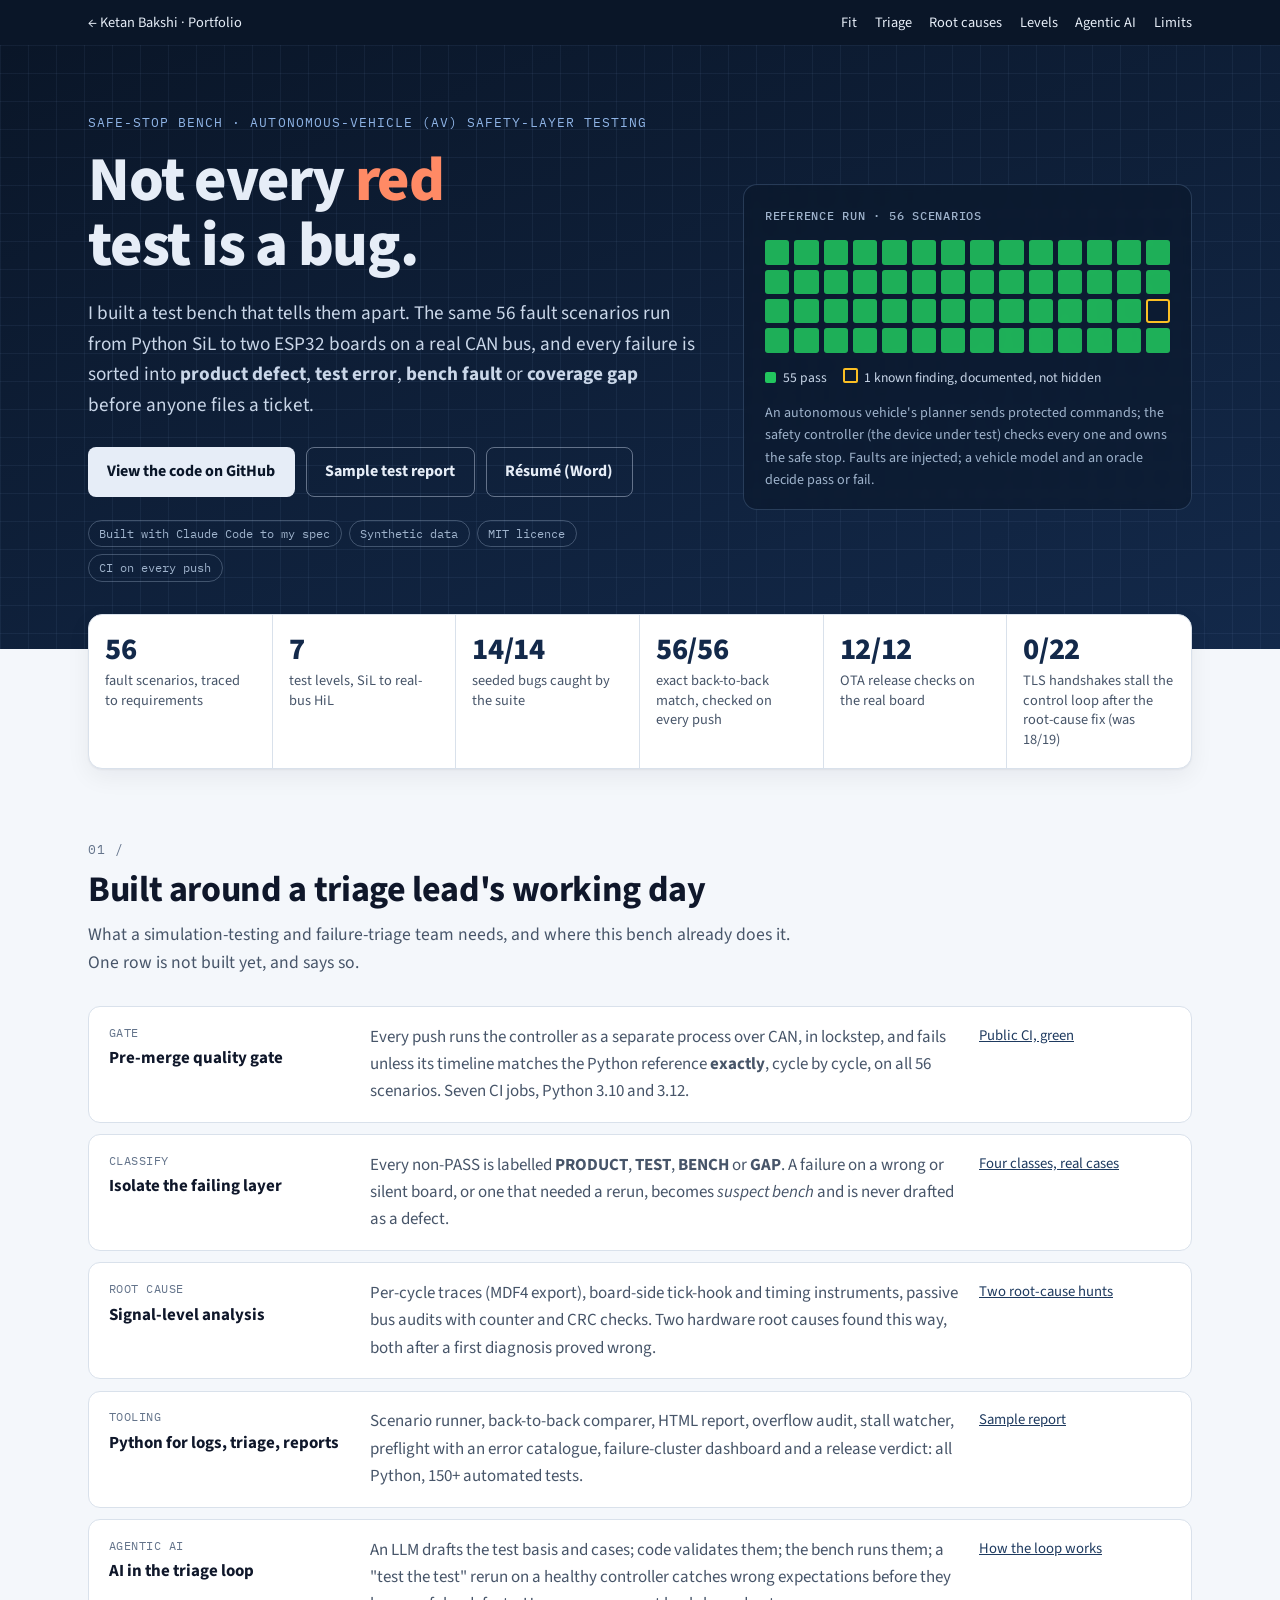
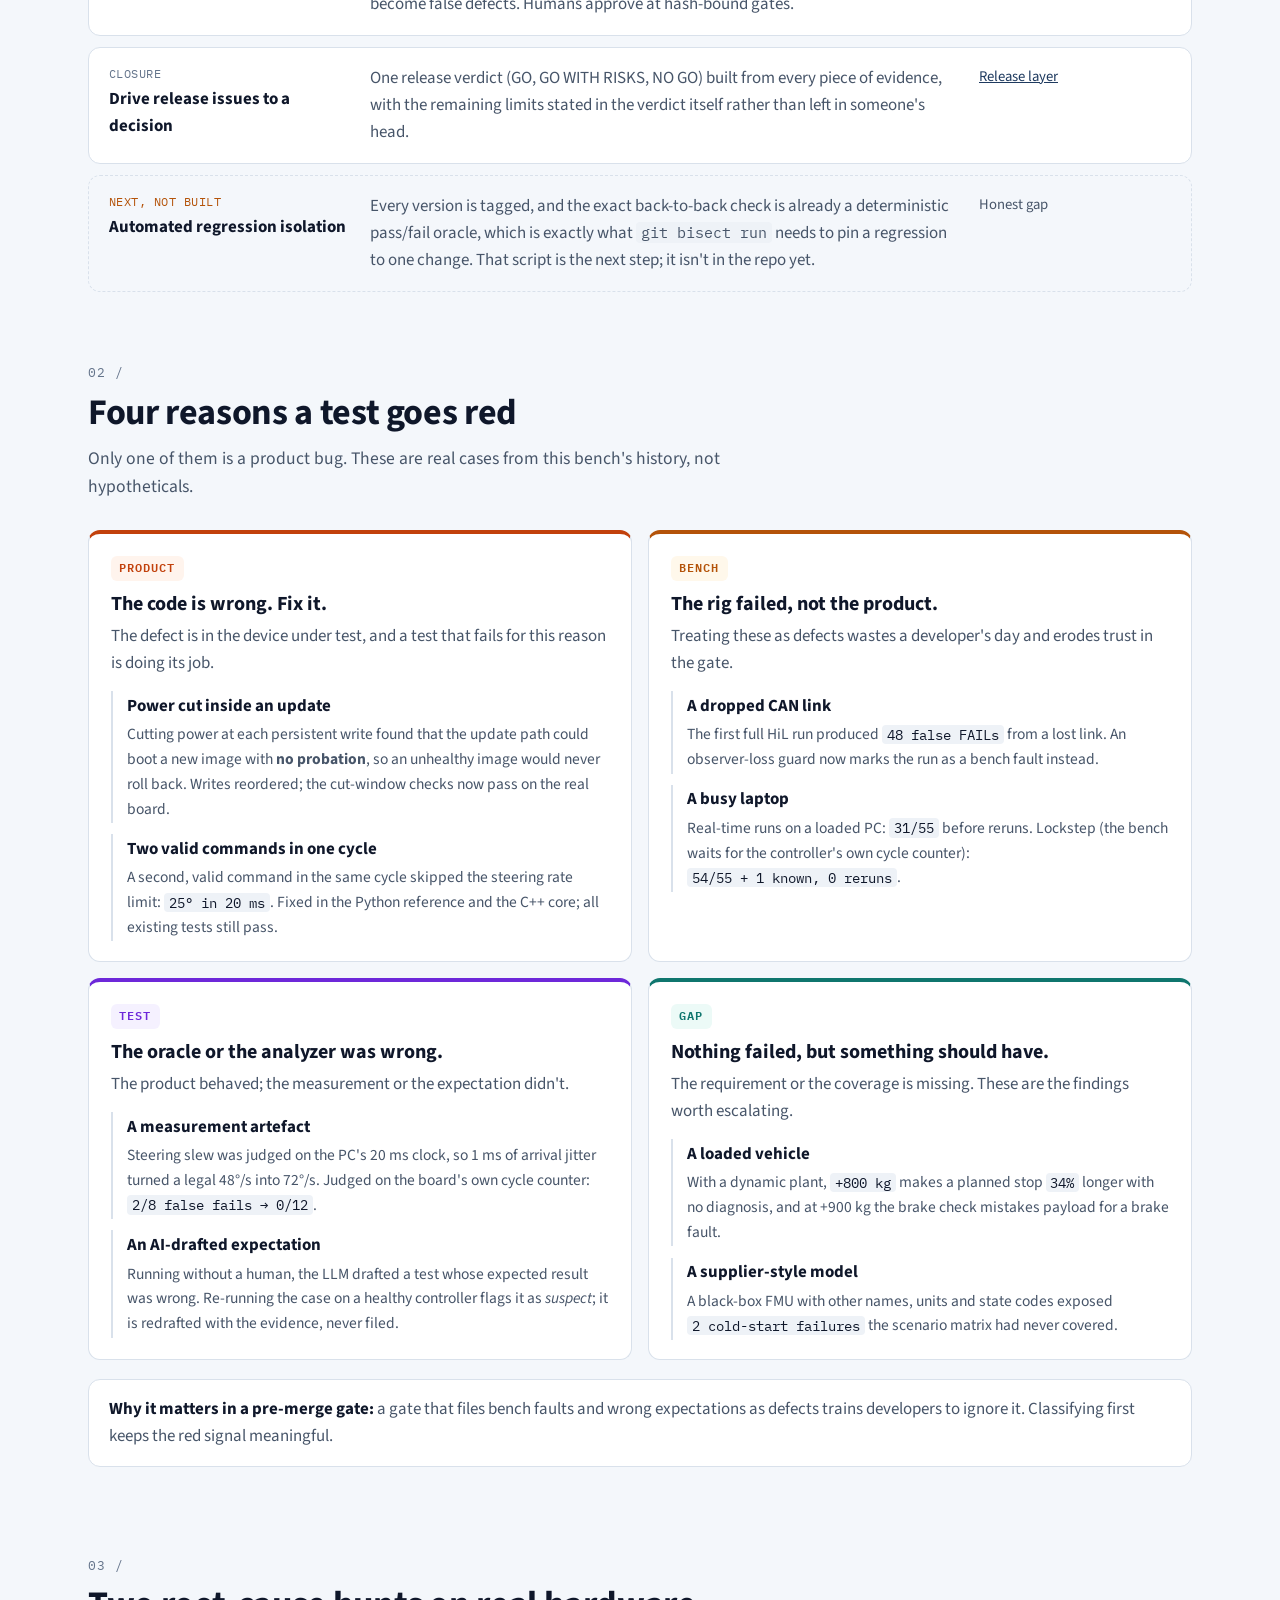
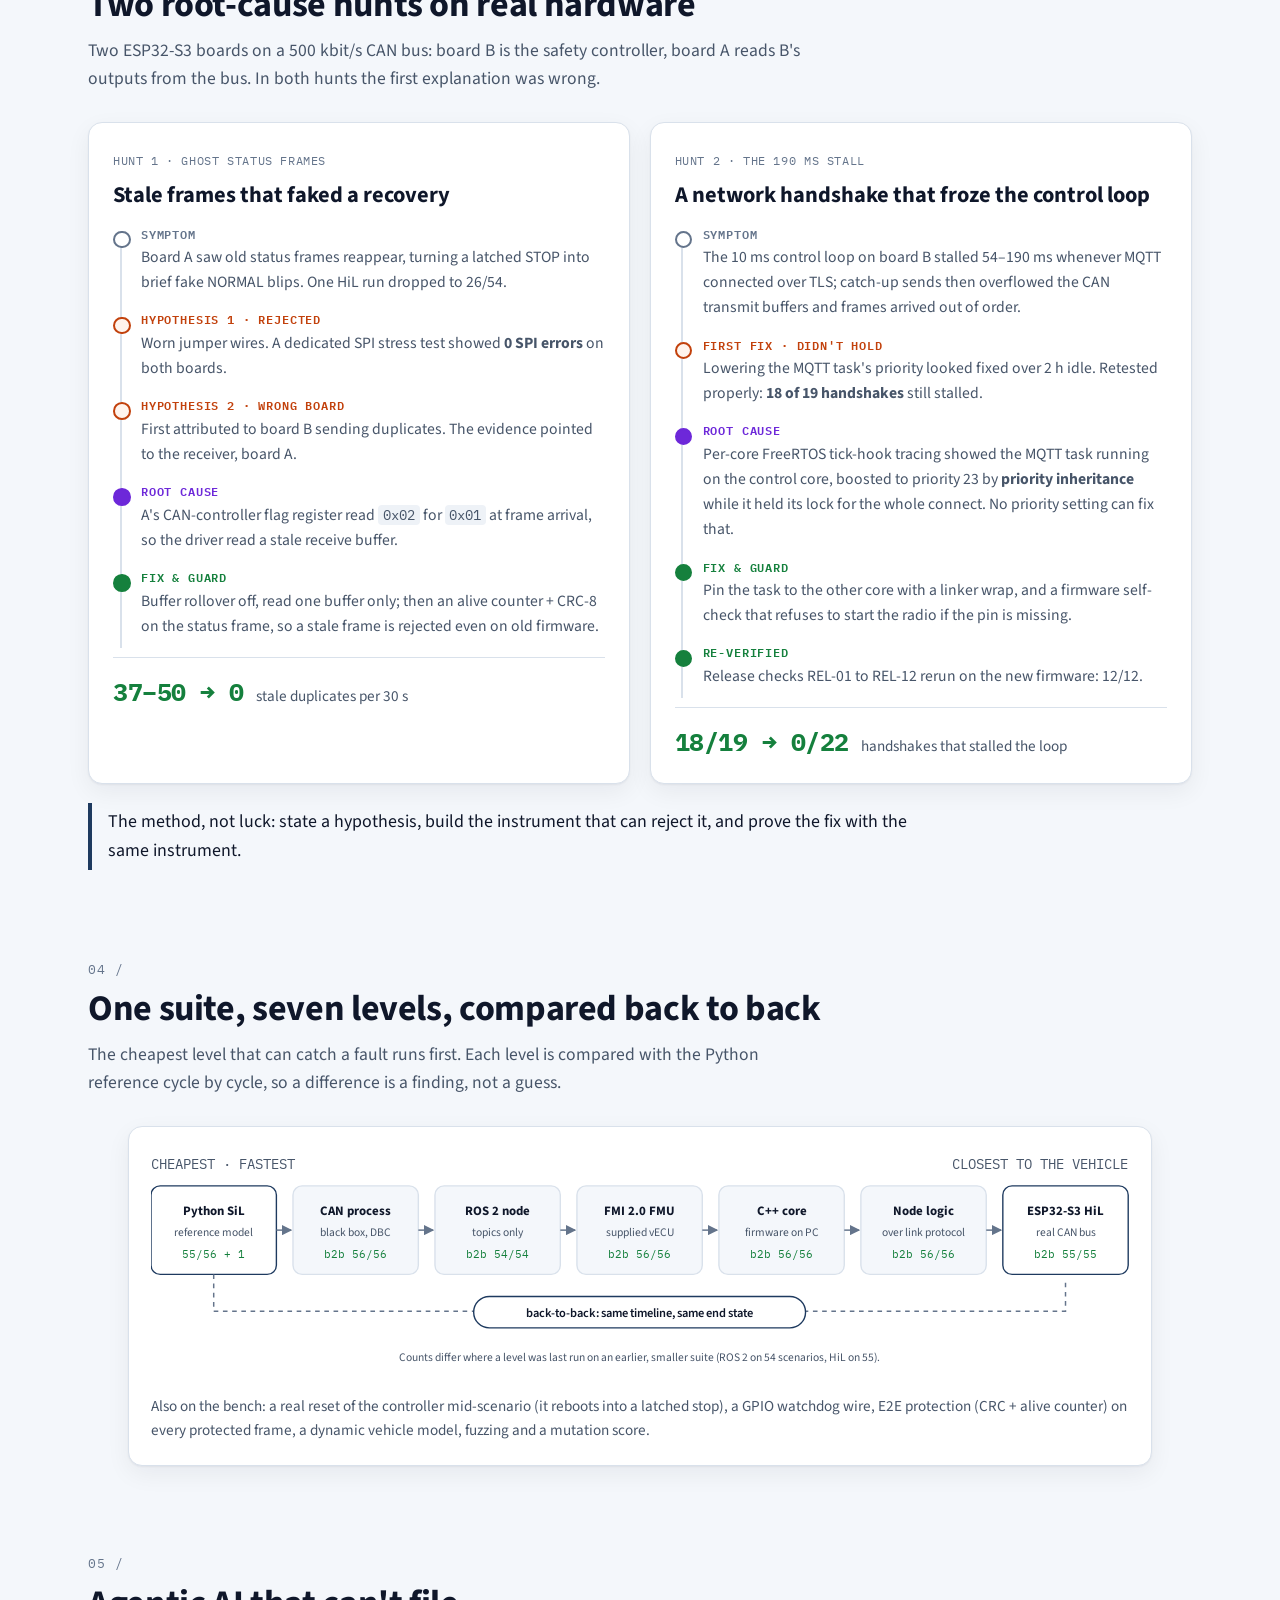
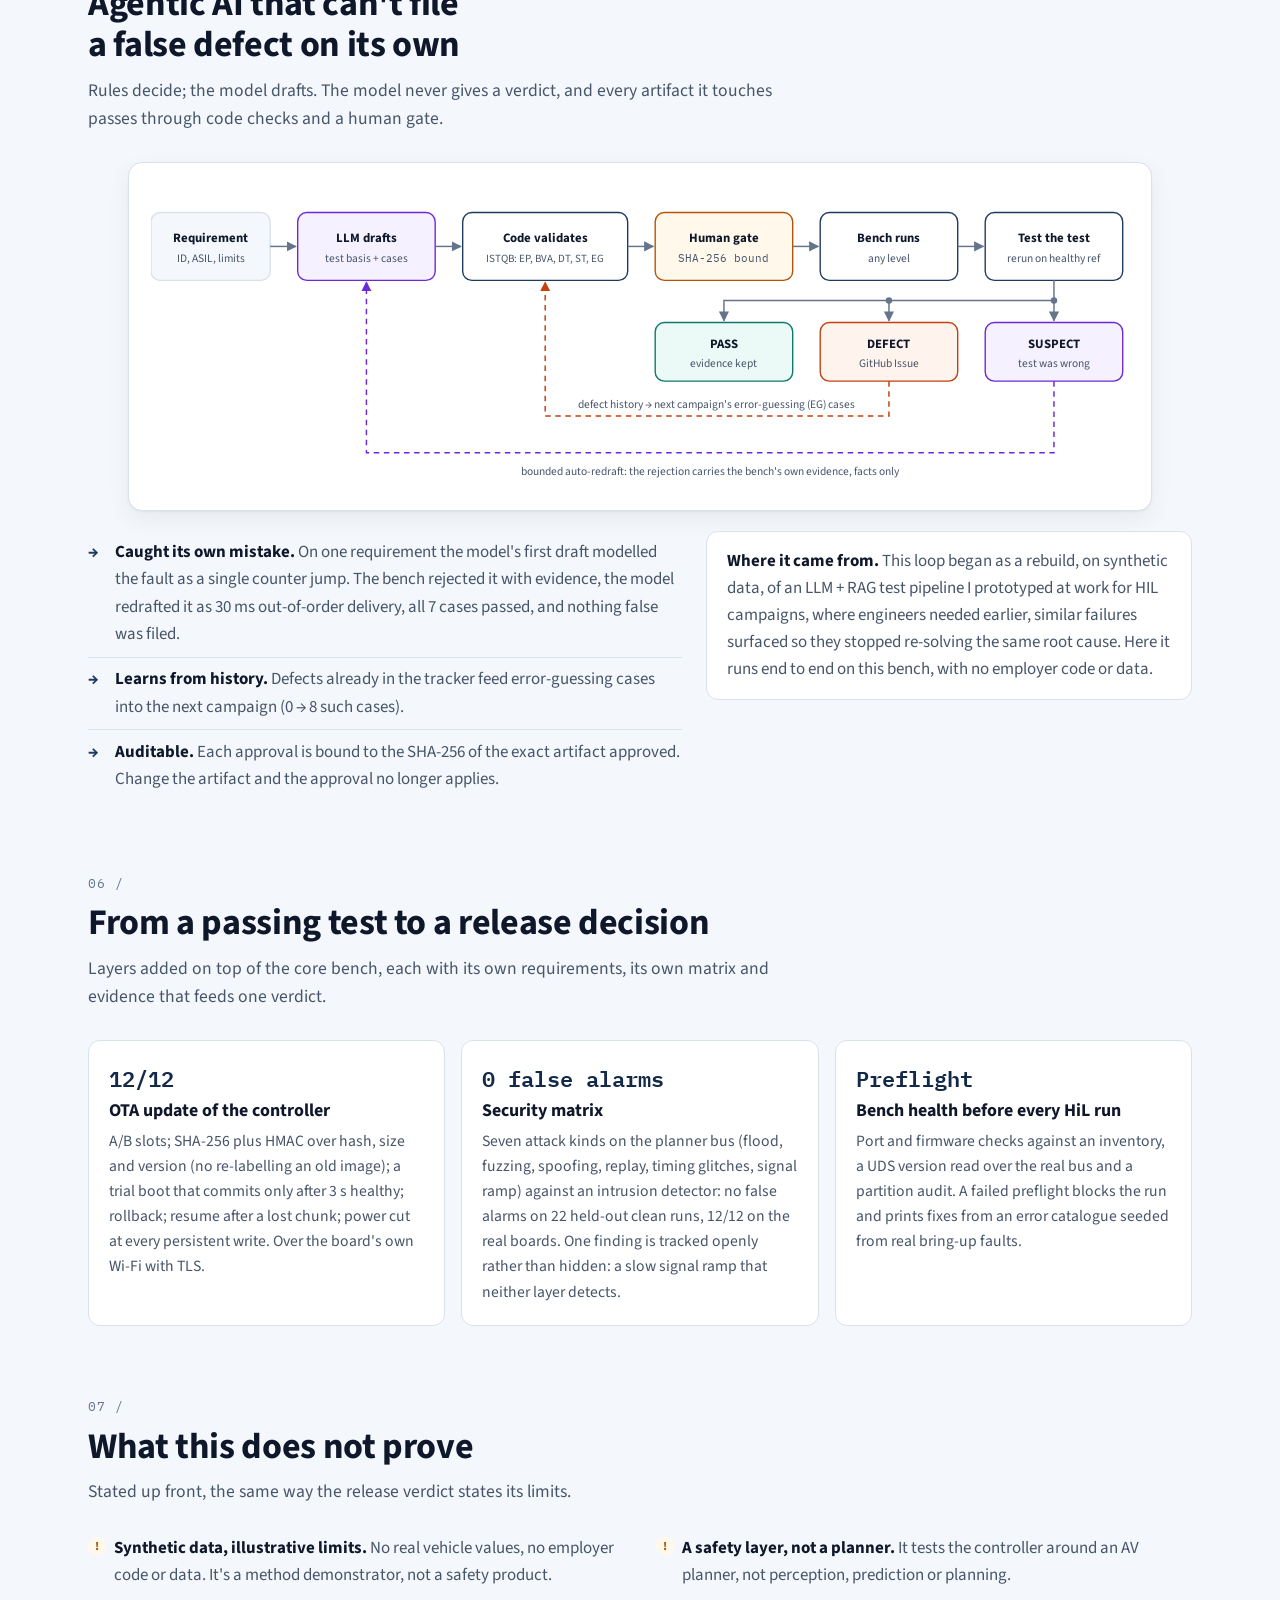
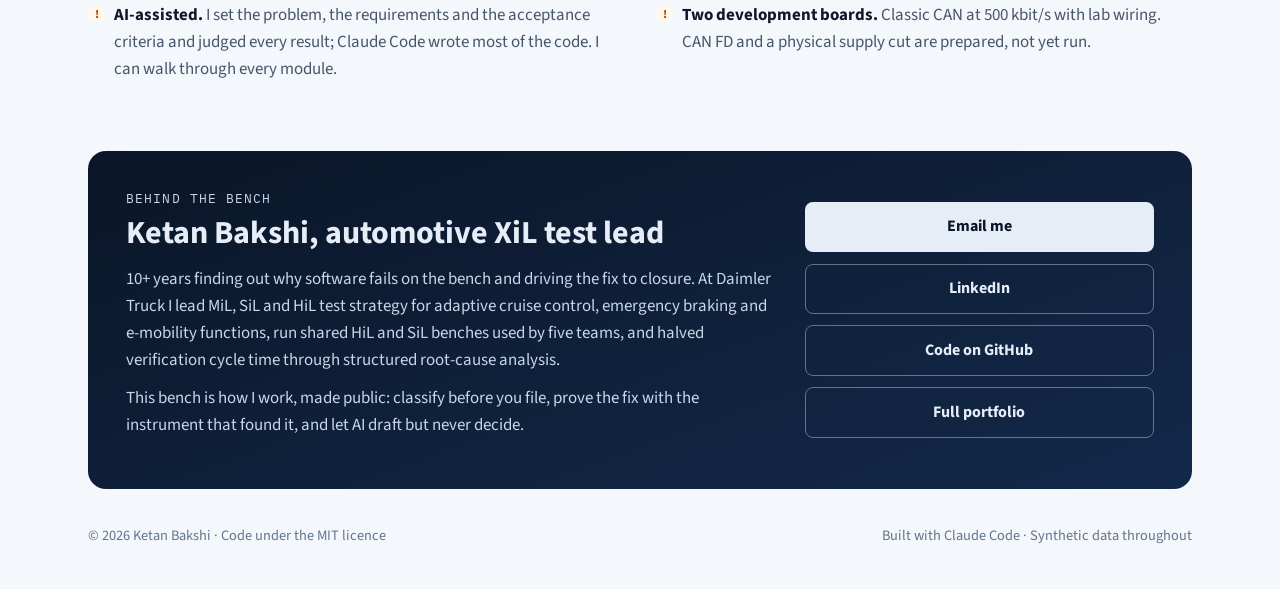
==== safe-stop-bench/index.html @ 09f7e1b6 "Publish site 2026-10-12" ====
<!DOCTYPE html>
<html lang="en">
<head>
<meta charset="utf-8">
<meta name="viewport" content="width=device-width, initial-scale=1">
<title>Safe-Stop Bench · Ketan Bakshi</title>
<meta name="description" content="A test bench for an autonomous-vehicle (AV) safety layer. Simulation testing and failure triage, shown rather than claimed: 56 fault scenarios from Python SiL to a real-bus ESP32 HiL, every failure classified before a ticket is filed, two hardware root causes, an agentic test pipeline with human gates.">
<meta property="og:title" content="Safe-Stop Bench: not every red test is a bug">
<meta property="og:description" content="Autonomous-vehicle (AV) safety-layer test bench: 56 fault scenarios, 7 test levels from SiL to real-bus HiL, failure classification, signal-level root cause, agentic test design. By Ketan Bakshi.">
<meta property="og:type" content="website">
<meta property="og:url" content="https://ketan01bakshi-dev.github.io/safe-stop-bench/">
<link rel="icon" href="../favicon.svg" type="image/svg+xml">
<link rel="preconnect" href="https://fonts.googleapis.com">
<link href="https://fonts.googleapis.com/css2?family=IBM+Plex+Mono:wght@400;500;600&family=Source+Sans+3:wght@400;600;700;800&display=swap" rel="stylesheet">
<style>
:root {
  --bg: #f4f7fb;
  --card: #ffffff;
  --ink: #0f172a;
  --muted: #475569;
  --faint: #64748b;
  --line: #d9e1eb;
  --navy: #1e3a5f;
  --navy-ink: #13294a;
  --hero-a: #0a1628;
  --hero-b: #13294a;
  --hero-ink: #e6edf7;
  --hero-muted: #9fb3cc;
  --pass: #15803d;
  --product: #c2410c;
  --bench: #b45309;
  --test: #6d28d9;
  --gap: #0f766e;
  --tint-product: #fff4ed;
  --tint-bench: #fff8eb;
  --tint-test: #f5f1ff;
  --tint-gap: #ecfaf7;
  --code-bg: #eef2f7;
  --shadow: 0 1px 2px rgba(15, 23, 42, .05), 0 8px 24px rgba(15, 23, 42, .06);
  --mono: "IBM Plex Mono", ui-monospace, "Cascadia Code", Consolas, monospace;
  --sans: "Source Sans 3", "Segoe UI", system-ui, sans-serif;
  --max: 72rem;
}
@media (prefers-color-scheme: dark) {
  :root:not([data-theme="light"]) {
    --bg: #0b1220; --card: #111a2c; --ink: #e5ebf4; --muted: #a7b4c6; --faint: #8392a8; --line: #24324a;
    --navy: #8fb4e6; --navy-ink: #c8dbf5; --hero-a: #060d1a; --hero-b: #0f2140;
    --pass: #4ade80; --product: #fb923c; --bench: #fbbf24; --test: #a78bfa; --gap: #2dd4bf;
    --tint-product: #2a1709; --tint-bench: #2a1f08; --tint-test: #1c1530; --tint-gap: #0a2724;
    --code-bg: #18233a; --shadow: 0 1px 2px rgba(0, 0, 0, .3), 0 8px 24px rgba(0, 0, 0, .25);
  }
}
:root[data-theme="dark"] {
  --bg: #0b1220; --card: #111a2c; --ink: #e5ebf4; --muted: #a7b4c6; --faint: #8392a8; --line: #24324a;
  --navy: #8fb4e6; --navy-ink: #c8dbf5; --hero-a: #060d1a; --hero-b: #0f2140;
  --pass: #4ade80; --product: #fb923c; --bench: #fbbf24; --test: #a78bfa; --gap: #2dd4bf;
  --tint-product: #2a1709; --tint-bench: #2a1f08; --tint-test: #1c1530; --tint-gap: #0a2724;
  --code-bg: #18233a; --shadow: 0 1px 2px rgba(0, 0, 0, .3), 0 8px 24px rgba(0, 0, 0, .25);
}
* { box-sizing: border-box; }
html { scroll-behavior: smooth; }
body { margin: 0; background: var(--bg); color: var(--ink); font-family: var(--sans); font-size: 1.06rem; line-height: 1.6; }
a { color: var(--navy); }
a:hover { color: var(--navy-ink); }
:focus-visible { outline: 2px solid var(--navy); outline-offset: 3px; }
code, .mono { font-family: var(--mono); font-size: .88em; }
code { background: var(--code-bg); padding: .08em .35em; border-radius: 4px; }
.wrap { max-width: var(--max); margin: 0 auto; padding: 0 1.5rem; }
@media (max-width: 600px) { .wrap { padding: 0 1rem; } }

/* top bar */
.topbar { background: var(--hero-a); color: var(--hero-muted); font-size: .9rem; }
.topbar .wrap { display: flex; justify-content: space-between; align-items: center; gap: 1rem; padding-top: .7rem; padding-bottom: .7rem; flex-wrap: wrap; }
.topbar a { color: var(--hero-ink); text-decoration: none; }
.topbar a:hover { text-decoration: underline; color: #fff; }
.topbar nav { display: flex; gap: 1.1rem; flex-wrap: wrap; }

/* hero */
.hero { position: relative; overflow: hidden; color: var(--hero-ink);
  background:
    linear-gradient(rgba(143, 180, 230, .07) 1px, transparent 1px) 0 0 / 28px 28px,
    linear-gradient(90deg, rgba(143, 180, 230, .07) 1px, transparent 1px) 0 0 / 28px 28px,
    linear-gradient(160deg, var(--hero-a), var(--hero-b)); }
.hero .wrap { display: grid; grid-template-columns: 1.15fr .85fr; gap: 3rem; align-items: center; padding-top: 4.2rem; padding-bottom: 4.2rem; }
@media (max-width: 900px) { .hero .wrap { grid-template-columns: 1fr; gap: 2rem; padding-top: 3rem; padding-bottom: 3rem; } }
.kicker { font-family: var(--mono); font-size: .8rem; letter-spacing: .08em; text-transform: uppercase; color: #8fb4e6; margin: 0 0 1rem; }
.hero h1 { font-size: clamp(2.3rem, 5.4vw, 3.9rem); line-height: 1.04; margin: 0 0 1.2rem; font-weight: 800; letter-spacing: -.02em; text-wrap: balance; }
h2.sec, .hunt h3, .tcard h3 { text-wrap: balance; }
.hero h1 .red { color: #ff8a65; }
.hero .lede { font-size: 1.2rem; color: #c9d6e8; max-width: 38rem; margin: 0 0 1.6rem; }
.btns { display: flex; flex-wrap: wrap; gap: .7rem; margin-bottom: 1.4rem; }
.btn { display: inline-flex; align-items: center; gap: .45rem; padding: .72rem 1.15rem; border-radius: 8px; font-weight: 700; text-decoration: none; font-size: 1rem; border: 1px solid transparent; }
.btn-primary { background: #e6edf7; color: #0a1628; }
.btn-primary:hover { background: #fff; color: #0a1628; }
.btn-ghost { border-color: rgba(201, 214, 232, .45); color: #e6edf7; }
.btn-ghost:hover { border-color: #e6edf7; color: #fff; background: rgba(255, 255, 255, .06); }
.chips { display: flex; flex-wrap: wrap; gap: .45rem; padding: 0; margin: 0; list-style: none; }
.chips li { font-family: var(--mono); font-size: .75rem; color: var(--hero-muted); border: 1px solid rgba(159, 179, 204, .35); border-radius: 999px; padding: .2rem .65rem; }

/* hero result strip */
.strip-card { background: rgba(10, 22, 40, .55); border: 1px solid rgba(143, 180, 230, .22); border-radius: 14px; padding: 1.3rem 1.3rem 1.1rem; backdrop-filter: blur(4px); }
.strip-card h2 { font-family: var(--mono); font-size: .78rem; font-weight: 500; letter-spacing: .06em; text-transform: uppercase; color: var(--hero-muted); margin: 0 0 .9rem; }
.cells { display: grid; grid-template-columns: repeat(14, 1fr); gap: 5px; }
.cell { aspect-ratio: 1; border-radius: 3px; background: #22c55e; opacity: .88; }
.cell.known { background: transparent; border: 2px solid #fbbf24; opacity: 1; }
.strip-legend { display: flex; gap: 1rem; flex-wrap: wrap; margin-top: .9rem; font-size: .85rem; color: #c9d6e8; }
.strip-legend span::before { content: ""; display: inline-block; width: .7rem; height: .7rem; border-radius: 2px; margin-right: .4rem; vertical-align: -1px; background: #22c55e; }
.strip-legend span.k::before { background: transparent; border: 2px solid #fbbf24; }
.strip-note { font-size: .88rem; color: var(--hero-muted); margin: .8rem 0 0; }

/* stats */
.stats { margin-top: -2.2rem; position: relative; z-index: 2; }
.stats ul { list-style: none; margin: 0; padding: 0; display: grid; grid-template-columns: repeat(6, 1fr); background: var(--card); border: 1px solid var(--line); border-radius: 14px; box-shadow: var(--shadow); overflow: hidden; }
.stats li { padding: 1.15rem 1rem; border-right: 1px solid var(--line); }
.stats li:last-child { border-right: 0; }
.stats strong { display: block; font-size: 1.9rem; line-height: 1.1; font-weight: 800; color: var(--navy-ink); letter-spacing: -.01em; }
.stats span { display: block; font-size: .9rem; color: var(--muted); margin-top: .3rem; line-height: 1.35; }
@media (max-width: 1000px) { .stats ul { grid-template-columns: repeat(3, 1fr); } .stats li:nth-child(3) { border-right: 0; } .stats li:nth-child(-n+3) { border-bottom: 1px solid var(--line); } }
@media (max-width: 560px) { .stats ul { grid-template-columns: repeat(2, 1fr); } .stats li { border-right: 1px solid var(--line) !important; border-bottom: 1px solid var(--line); } .stats li:nth-child(2n) { border-right: 0 !important; } .stats li:nth-last-child(-n+2) { border-bottom: 0; } .stats strong { font-size: 1.55rem; } }

/* sections */
section.block { padding: 4.2rem 0 0; }
.sec-head { max-width: 46rem; margin-bottom: 1.8rem; }
.sec-num { font-family: var(--mono); font-size: .8rem; color: var(--faint); letter-spacing: .08em; }
h2.sec { font-size: clamp(1.6rem, 3.2vw, 2.25rem); line-height: 1.15; margin: .35rem 0 .7rem; letter-spacing: -.01em; }
.sec-head p { color: var(--muted); margin: 0; font-size: 1.1rem; }
h3 { line-height: 1.25; }

/* fit table */
.fit { display: grid; gap: .7rem; }
.fit-row { display: grid; grid-template-columns: 15rem 1fr 12rem; gap: 1.3rem; align-items: start; background: var(--card); border: 1px solid var(--line); border-radius: 12px; padding: 1.05rem 1.25rem; }
.fit-row .need { font-weight: 700; }
.fit-row .need small { display: block; font-weight: 400; color: var(--faint); font-family: var(--mono); font-size: .74rem; letter-spacing: .04em; text-transform: uppercase; margin-bottom: .15rem; }
.fit-row p { margin: 0; color: var(--muted); }
.fit-row .proof { font-size: .92rem; }
.fit-row.next { border-style: dashed; background: transparent; }
.fit-row.next .need small { color: var(--bench); }
@media (max-width: 860px) { .fit-row { grid-template-columns: 1fr; gap: .4rem; } }

/* taxonomy */
.tax { display: grid; grid-template-columns: repeat(2, 1fr); gap: 1rem; }
@media (max-width: 820px) { .tax { grid-template-columns: 1fr; } }
.tcard { background: var(--card); border: 1px solid var(--line); border-top: 4px solid var(--c); border-radius: 12px; padding: 1.3rem 1.35rem 1.2rem; }
.tcard .tag { display: inline-block; font-family: var(--mono); font-size: .76rem; font-weight: 600; letter-spacing: .08em; color: var(--c); background: var(--t); border-radius: 6px; padding: .18rem .55rem; }
.tcard h3 { margin: .65rem 0 .35rem; font-size: 1.25rem; }
.tcard > p { margin: 0 0 .9rem; color: var(--muted); }
.case { border-left: 2px solid var(--line); padding: .1rem 0 .1rem .9rem; margin: .7rem 0 0; }
.case > b { display: block; }
.case p { margin: .15rem 0 0; color: var(--muted); font-size: .97rem; }
.case .num { font-family: var(--mono); font-size: .86rem; color: var(--ink); background: var(--code-bg); border-radius: 4px; padding: .05em .35em; white-space: nowrap; }
.t-product { --c: var(--product); --t: var(--tint-product); }
.t-bench { --c: var(--bench); --t: var(--tint-bench); }
.t-test { --c: var(--test); --t: var(--tint-test); }
.t-gap { --c: var(--gap); --t: var(--tint-gap); }
.callout { margin-top: 1.2rem; background: var(--card); border: 1px solid var(--line); border-radius: 12px; padding: 1rem 1.25rem; color: var(--muted); }
.callout strong { color: var(--ink); }

/* hunts */
.hunts { display: grid; grid-template-columns: repeat(2, 1fr); gap: 1.2rem; }
@media (max-width: 900px) { .hunts { grid-template-columns: 1fr; } }
.hunt { background: var(--card); border: 1px solid var(--line); border-radius: 14px; padding: 1.5rem 1.5rem 1.3rem; box-shadow: var(--shadow); }
.hunt .meta { font-family: var(--mono); font-size: .76rem; color: var(--faint); letter-spacing: .05em; text-transform: uppercase; }
.hunt h3 { font-size: 1.4rem; margin: .4rem 0 1rem; }
.steps { list-style: none; margin: 0; padding: 0; position: relative; }
.steps::before { content: ""; position: absolute; left: .42rem; top: .4rem; bottom: .4rem; width: 2px; background: var(--line); }
.steps li { position: relative; padding: 0 0 .95rem 1.75rem; }
.steps li::before { content: ""; position: absolute; left: 0; top: .38rem; width: .86rem; height: .86rem; border-radius: 50%; background: var(--card); border: 2px solid var(--faint); }
.steps li.wrong::before { border-color: var(--product); background: var(--tint-product); }
.steps li.cause::before { border-color: var(--test); background: var(--test); }
.steps li.fix::before { border-color: var(--pass); background: var(--pass); }
.steps .lbl { font-family: var(--mono); font-size: .74rem; font-weight: 600; letter-spacing: .07em; text-transform: uppercase; color: var(--faint); display: block; }
.steps li.wrong .lbl { color: var(--product); }
.steps li.cause .lbl { color: var(--test); }
.steps li.fix .lbl { color: var(--pass); }
.steps p { margin: .1rem 0 0; color: var(--muted); font-size: .98rem; }
.result { display: flex; align-items: baseline; gap: .8rem; flex-wrap: wrap; border-top: 1px solid var(--line); padding-top: .9rem; margin-top: .2rem; }
.result .big { font-size: 1.55rem; font-weight: 800; color: var(--pass); font-family: var(--mono); letter-spacing: -.02em; }
.result span { color: var(--muted); font-size: .95rem; }
.lesson { margin-top: 1.2rem; font-size: 1.12rem; border-left: 4px solid var(--navy); padding: .3rem 0 .3rem 1rem; max-width: 52rem; }

/* diagrams */
.figure { background: var(--card); border: 1px solid var(--line); border-radius: 14px; padding: 1.4rem; box-shadow: var(--shadow); }
.figure svg { width: 100%; height: auto; display: block; }
.figure figcaption { color: var(--muted); font-size: .95rem; margin-top: .9rem; }
.svg-scroll { overflow-x: auto; }
.svg-scroll svg { min-width: 760px; }
svg text { font-family: var(--sans); fill: var(--ink); }
svg .mono { font-family: var(--mono); }
svg .muted { fill: var(--muted); }
svg .box { fill: var(--bg); stroke: var(--line); stroke-width: 1.5; }
svg .box-strong { fill: var(--card); stroke: var(--navy); stroke-width: 1.5; }
svg .line { stroke: var(--faint); stroke-width: 1.6; fill: none; }
svg .arrow { fill: var(--faint); }
svg .pass { fill: var(--pass); }
svg .gate { fill: var(--tint-bench); stroke: var(--bench); stroke-width: 1.5; }
svg .suspect { fill: var(--tint-test); stroke: var(--test); stroke-width: 1.5; }
svg .defect { fill: var(--tint-product); stroke: var(--product); stroke-width: 1.5; }
svg .ok { fill: var(--tint-gap); stroke: var(--gap); stroke-width: 1.5; }
svg .loop { fill: none; stroke-width: 1.6; stroke-dasharray: 6 5; }
svg .loop-p { stroke: var(--product); }
svg .loop-t { stroke: var(--test); }
.two-col { display: grid; grid-template-columns: 1.1fr .9fr; gap: 1.5rem; align-items: start; margin-top: 1.2rem; }
@media (max-width: 900px) { .two-col { grid-template-columns: 1fr; } }
.ticks { list-style: none; padding: 0; margin: 0; }
.ticks li { padding: .55rem 0 .55rem 1.7rem; position: relative; border-bottom: 1px solid var(--line); color: var(--muted); }
.ticks li:last-child { border-bottom: 0; }
.ticks li::before { content: "→"; position: absolute; left: 0; color: var(--navy); font-weight: 700; }
.ticks li b { color: var(--ink); }

/* release */
.rel { display: grid; grid-template-columns: repeat(3, 1fr); gap: 1rem; }
@media (max-width: 900px) { .rel { grid-template-columns: 1fr; } }
.rcard { background: var(--card); border: 1px solid var(--line); border-radius: 12px; padding: 1.25rem; }
.rcard h3 { margin: 0 0 .4rem; font-size: 1.12rem; }
.rcard p { margin: 0; color: var(--muted); font-size: .98rem; }
.rcard .figure-num { font-family: var(--mono); font-weight: 600; color: var(--navy-ink); font-size: 1.35rem; display: block; margin-bottom: .3rem; }

/* limits */
.limits { display: grid; grid-template-columns: repeat(2, 1fr); gap: .8rem 2rem; list-style: none; padding: 0; margin: 0; }
@media (max-width: 760px) { .limits { grid-template-columns: 1fr; } }
.limits li { padding-left: 1.6rem; position: relative; color: var(--muted); }
.limits li::before { content: "!"; position: absolute; left: 0; top: .15rem; width: 1.1rem; height: 1.1rem; border-radius: 50%; background: var(--tint-bench); color: var(--bench); font-weight: 800; font-size: .75rem; display: grid; place-items: center; }
.limits b { color: var(--ink); }

/* about */
.about { margin: 4.2rem 0 0; background: linear-gradient(160deg, var(--hero-a), var(--hero-b)); color: var(--hero-ink); border-radius: 18px; padding: 2.4rem; display: grid; grid-template-columns: 1.3fr .7fr; gap: 2rem; align-items: center; }
@media (max-width: 860px) { .about { grid-template-columns: 1fr; padding: 1.6rem; } }
.about h2 { margin: .3rem 0 .8rem; font-size: clamp(1.5rem, 3vw, 2rem); line-height: 1.2; }
.about p { color: #c9d6e8; margin: 0 0 .7rem; }
.about .kicker { margin-bottom: 0; }
.about .btns { flex-direction: column; margin: 0; }
.about .btn { justify-content: center; }
footer { color: var(--faint); font-size: .9rem; padding: 2.2rem 0 2.6rem; }
footer .wrap { display: flex; justify-content: space-between; gap: 1rem; flex-wrap: wrap; }
</style>
</head>
<body>

<div class="topbar"><div class="wrap">
  <a href="../index.html">← Ketan Bakshi · Portfolio</a>
  <nav aria-label="On this page">
    <a href="#fit">Fit</a><a href="#triage">Triage</a><a href="#hunts">Root causes</a><a href="#levels">Levels</a><a href="#agentic">Agentic AI</a><a href="#limits">Limits</a>
  </nav>
</div></div>

<header class="hero">
  <div class="wrap">
    <div>
      <p class="kicker">Safe-Stop Bench · Autonomous-vehicle (AV) safety-layer testing</p>
      <h1>Not every <span class="red">red</span> test is a bug.</h1>
      <p class="lede">I built a test bench that tells them apart. The same 56 fault scenarios run from Python SiL to two ESP32 boards on a real CAN bus, and every failure is sorted into <b>product defect</b>, <b>test error</b>, <b>bench fault</b> or <b>coverage gap</b> before anyone files a ticket.</p>
      <div class="btns">
        <a class="btn btn-primary" href="https://github.com/ketan01bakshi-dev/safe-stop-bench" rel="noopener">View the code on GitHub</a>
        <a class="btn btn-ghost" href="../demos/safe-stop-report.html">Sample test report</a>
        <a class="btn btn-ghost" href="../assets/resume.docx" download="Ketan_Bakshi_Resume.docx">Résumé (Word)</a>
      </div>
      <ul class="chips" aria-label="About this project">
        <li>Built with Claude Code to my spec</li><li>Synthetic data</li><li>MIT licence</li><li>CI on every push</li>
      </ul>
    </div>
    <div class="strip-card" aria-label="Reference run result">
      <h2>Reference run · 56 scenarios</h2>
      <div class="cells" id="cells" role="img" aria-label="55 scenarios pass, 1 known finding"></div>
      <div class="strip-legend"><span>55 pass</span><span class="k">1 known finding, documented, not hidden</span></div>
      <p class="strip-note">An autonomous vehicle's planner sends protected commands; the safety controller (the device under test) checks every one and owns the safe stop. Faults are injected; a vehicle model and an oracle decide pass or fail.</p>
    </div>
  </div>
</header>

<div class="wrap stats" aria-label="Key numbers">
  <ul>
    <li><strong>56</strong><span>fault scenarios, traced to requirements</span></li>
    <li><strong>7</strong><span>test levels, SiL to real-bus HiL</span></li>
    <li><strong>14/14</strong><span>seeded bugs caught by the suite</span></li>
    <li><strong>56/56</strong><span>exact back-to-back match, checked on every push</span></li>
    <li><strong>12/12</strong><span>OTA release checks on the real board</span></li>
    <li><strong>0/22</strong><span>TLS handshakes stall the control loop after the root-cause fix (was 18/19)</span></li>
  </ul>
</div>

<main class="wrap">

<section class="block" id="fit">
  <div class="sec-head">
    <span class="sec-num">01 /</span>
    <h2 class="sec">Built around a triage lead's working day</h2>
    <p>What a simulation-testing and failure-triage team needs, and where this bench already does it. One row is not built yet, and says so.</p>
  </div>
  <div class="fit">
    <div class="fit-row">
      <div class="need"><small>Gate</small>Pre-merge quality gate</div>
      <p>Every push runs the controller as a separate process over CAN, in lockstep, and fails unless its timeline matches the Python reference <b>exactly</b>, cycle by cycle, on all 56 scenarios. Seven CI jobs, Python 3.10 and 3.12.</p>
      <p class="proof"><a href="https://github.com/ketan01bakshi-dev/safe-stop-bench/actions" rel="noopener">Public CI, green</a></p>
    </div>
    <div class="fit-row">
      <div class="need"><small>Classify</small>Isolate the failing layer</div>
      <p>Every non-PASS is labelled <b>PRODUCT</b>, <b>TEST</b>, <b>BENCH</b> or <b>GAP</b>. A failure on a wrong or silent board, or one that needed a rerun, becomes <i>suspect bench</i> and is never drafted as a defect.</p>
      <p class="proof"><a href="#triage">Four classes, real cases</a></p>
    </div>
    <div class="fit-row">
      <div class="need"><small>Root cause</small>Signal-level analysis</div>
      <p>Per-cycle traces (MDF4 export), board-side tick-hook and timing instruments, passive bus audits with counter and CRC checks. Two hardware root causes found this way, both after a first diagnosis proved wrong.</p>
      <p class="proof"><a href="#hunts">Two root-cause hunts</a></p>
    </div>
    <div class="fit-row">
      <div class="need"><small>Tooling</small>Python for logs, triage, reports</div>
      <p>Scenario runner, back-to-back comparer, HTML report, overflow audit, stall watcher, preflight with an error catalogue, failure-cluster dashboard and a release verdict: all Python, 150+ automated tests.</p>
      <p class="proof"><a href="../demos/safe-stop-report.html">Sample report</a></p>
    </div>
    <div class="fit-row">
      <div class="need"><small>Agentic AI</small>AI in the triage loop</div>
      <p>An LLM drafts the test basis and cases; code validates them; the bench runs them; a "test the test" rerun on a healthy controller catches wrong expectations before they become false defects. Humans approve at hash-bound gates.</p>
      <p class="proof"><a href="#agentic">How the loop works</a></p>
    </div>
    <div class="fit-row">
      <div class="need"><small>Closure</small>Drive release issues to a decision</div>
      <p>One release verdict (GO, GO WITH RISKS, NO GO) built from every piece of evidence, with the remaining limits stated in the verdict itself rather than left in someone's head.</p>
      <p class="proof"><a href="#release">Release layer</a></p>
    </div>
    <div class="fit-row next">
      <div class="need"><small>Next, not built</small>Automated regression isolation</div>
      <p>Every version is tagged, and the exact back-to-back check is already a deterministic pass/fail oracle, which is exactly what <code>git bisect run</code> needs to pin a regression to one change. That script is the next step; it isn't in the repo yet.</p>
      <p class="proof">Honest gap</p>
    </div>
  </div>
</section>

<section class="block" id="triage">
  <div class="sec-head">
    <span class="sec-num">02 /</span>
    <h2 class="sec">Four reasons a test goes red</h2>
    <p>Only one of them is a product bug. These are real cases from this bench's history, not hypotheticals.</p>
  </div>
  <div class="tax">
    <article class="tcard t-product">
      <span class="tag">PRODUCT</span>
      <h3>The code is wrong. Fix it.</h3>
      <p>The defect is in the device under test, and a test that fails for this reason is doing its job.</p>
      <div class="case"><b>Power cut inside an update</b><p>Cutting power at each persistent write found that the update path could boot a new image with <b>no probation</b>, so an unhealthy image would never roll back. Writes reordered; the cut-window checks now pass on the real board.</p></div>
      <div class="case"><b>Two valid commands in one cycle</b><p>A second, valid command in the same cycle skipped the steering rate limit: <span class="num">25° in 20 ms</span>. Fixed in the Python reference and the C++ core; all existing tests still pass.</p></div>
    </article>
    <article class="tcard t-bench">
      <span class="tag">BENCH</span>
      <h3>The rig failed, not the product.</h3>
      <p>Treating these as defects wastes a developer's day and erodes trust in the gate.</p>
      <div class="case"><b>A dropped CAN link</b><p>The first full HiL run produced <span class="num">48 false FAILs</span> from a lost link. An observer-loss guard now marks the run as a bench fault instead.</p></div>
      <div class="case"><b>A busy laptop</b><p>Real-time runs on a loaded PC: <span class="num">31/55</span> before reruns. Lockstep (the bench waits for the controller's own cycle counter): <span class="num">54/55 + 1 known, 0 reruns</span>.</p></div>
    </article>
    <article class="tcard t-test">
      <span class="tag">TEST</span>
      <h3>The oracle or the analyzer was wrong.</h3>
      <p>The product behaved; the measurement or the expectation didn't.</p>
      <div class="case"><b>A measurement artefact</b><p>Steering slew was judged on the PC's 20 ms clock, so 1 ms of arrival jitter turned a legal 48°/s into 72°/s. Judged on the board's own cycle counter: <span class="num">2/8 false fails → 0/12</span>.</p></div>
      <div class="case"><b>An AI-drafted expectation</b><p>Running without a human, the LLM drafted a test whose expected result was wrong. Re-running the case on a healthy controller flags it as <i>suspect</i>; it is redrafted with the evidence, never filed.</p></div>
    </article>
    <article class="tcard t-gap">
      <span class="tag">GAP</span>
      <h3>Nothing failed, but something should have.</h3>
      <p>The requirement or the coverage is missing. These are the findings worth escalating.</p>
      <div class="case"><b>A loaded vehicle</b><p>With a dynamic plant, <span class="num">+800 kg</span> makes a planned stop <span class="num">34%</span> longer with no diagnosis, and at +900 kg the brake check mistakes payload for a brake fault.</p></div>
      <div class="case"><b>A supplier-style model</b><p>A black-box FMU with other names, units and state codes exposed <span class="num">2 cold-start failures</span> the scenario matrix had never covered.</p></div>
    </article>
  </div>
  <p class="callout"><strong>Why it matters in a pre-merge gate:</strong> a gate that files bench faults and wrong expectations as defects trains developers to ignore it. Classifying first keeps the red signal meaningful.</p>
</section>

<section class="block" id="hunts">
  <div class="sec-head">
    <span class="sec-num">03 /</span>
    <h2 class="sec">Two root-cause hunts on real hardware</h2>
    <p>Two ESP32-S3 boards on a 500 kbit/s CAN bus: board B is the safety controller, board A reads B's outputs from the bus. In both hunts the first explanation was wrong.</p>
  </div>
  <div class="hunts">
    <article class="hunt">
      <span class="meta">Hunt 1 · Ghost status frames</span>
      <h3>Stale frames that faked a recovery</h3>
      <ol class="steps">
        <li><span class="lbl">Symptom</span><p>Board A saw old status frames reappear, turning a latched STOP into brief fake NORMAL blips. One HiL run dropped to 26/54.</p></li>
        <li class="wrong"><span class="lbl">Hypothesis 1 · rejected</span><p>Worn jumper wires. A dedicated SPI stress test showed <b>0 SPI errors</b> on both boards.</p></li>
        <li class="wrong"><span class="lbl">Hypothesis 2 · wrong board</span><p>First attributed to board B sending duplicates. The evidence pointed to the receiver, board A.</p></li>
        <li class="cause"><span class="lbl">Root cause</span><p>A's CAN-controller flag register read <code>0x02</code> for <code>0x01</code> at frame arrival, so the driver read a stale receive buffer.</p></li>
        <li class="fix"><span class="lbl">Fix &amp; guard</span><p>Buffer rollover off, read one buffer only; then an alive counter + CRC-8 on the status frame, so a stale frame is rejected even on old firmware.</p></li>
      </ol>
      <div class="result"><span class="big">37–50 → 0</span><span>stale duplicates per 30 s</span></div>
    </article>
    <article class="hunt">
      <span class="meta">Hunt 2 · The 190 ms stall</span>
      <h3>A network handshake that froze the control loop</h3>
      <ol class="steps">
        <li><span class="lbl">Symptom</span><p>The 10 ms control loop on board B stalled 54–190 ms whenever MQTT connected over TLS; catch-up sends then overflowed the CAN transmit buffers and frames arrived out of order.</p></li>
        <li class="wrong"><span class="lbl">First fix · didn't hold</span><p>Lowering the MQTT task's priority looked fixed over 2 h idle. Retested properly: <b>18 of 19 handshakes</b> still stalled.</p></li>
        <li class="cause"><span class="lbl">Root cause</span><p>Per-core FreeRTOS tick-hook tracing showed the MQTT task running on the control core, boosted to priority 23 by <b>priority inheritance</b> while it held its lock for the whole connect. No priority setting can fix that.</p></li>
        <li class="fix"><span class="lbl">Fix &amp; guard</span><p>Pin the task to the other core with a linker wrap, and a firmware self-check that refuses to start the radio if the pin is missing.</p></li>
        <li class="fix"><span class="lbl">Re-verified</span><p>Release checks REL-01 to REL-12 rerun on the new firmware: 12/12.</p></li>
      </ol>
      <div class="result"><span class="big">18/19 → 0/22</span><span>handshakes that stalled the loop</span></div>
    </article>
  </div>
  <p class="lesson">The method, not luck: state a hypothesis, build the instrument that can reject it, and prove the fix with the same instrument.</p>
</section>

<section class="block" id="levels">
  <div class="sec-head">
    <span class="sec-num">04 /</span>
    <h2 class="sec">One suite, seven levels, compared back to back</h2>
    <p>The cheapest level that can catch a fault runs first. Each level is compared with the Python reference cycle by cycle, so a difference is a finding, not a guess.</p>
  </div>
  <figure class="figure">
    <div class="svg-scroll">
    <svg viewBox="0 0 1060 250" role="img" aria-labelledby="lv-t">
      <title id="lv-t">Seven test levels from Python SiL to two ESP32-S3 boards on a real CAN bus, each compared with the reference</title>
      <defs><marker id="ar" viewBox="0 0 10 10" refX="9" refY="5" markerWidth="7" markerHeight="7" orient="auto"><path d="M0,0 L10,5 L0,10 z" class="arrow"/></marker></defs>
      <text x="0" y="22" class="mono muted" font-size="12">CHEAPEST · FASTEST</text>
      <text x="1060" y="22" class="mono muted" font-size="12" text-anchor="end">CLOSEST TO THE VEHICLE</text>
      <g font-size="14">
        <rect x="0" y="40" width="136" height="96" rx="10" class="box-strong"/>
        <text x="68" y="72" text-anchor="middle" font-weight="700">Python SiL</text><text x="68" y="94" text-anchor="middle" class="muted" font-size="12.5">reference model</text><text x="68" y="118" text-anchor="middle" class="mono pass" font-size="12.5">55/56 + 1</text>
        <rect x="154" y="40" width="136" height="96" rx="10" class="box"/>
        <text x="222" y="72" text-anchor="middle" font-weight="700">CAN process</text><text x="222" y="94" text-anchor="middle" class="muted" font-size="12.5">black box, DBC</text><text x="222" y="118" text-anchor="middle" class="mono pass" font-size="12.5">b2b 56/56</text>
        <rect x="308" y="40" width="136" height="96" rx="10" class="box"/>
        <text x="376" y="72" text-anchor="middle" font-weight="700">ROS 2 node</text><text x="376" y="94" text-anchor="middle" class="muted" font-size="12.5">topics only</text><text x="376" y="118" text-anchor="middle" class="mono pass" font-size="12.5">b2b 54/54</text>
        <rect x="462" y="40" width="136" height="96" rx="10" class="box"/>
        <text x="530" y="72" text-anchor="middle" font-weight="700">FMI 2.0 FMU</text><text x="530" y="94" text-anchor="middle" class="muted" font-size="12.5">supplied vECU</text><text x="530" y="118" text-anchor="middle" class="mono pass" font-size="12.5">b2b 56/56</text>
        <rect x="616" y="40" width="136" height="96" rx="10" class="box"/>
        <text x="684" y="72" text-anchor="middle" font-weight="700">C++ core</text><text x="684" y="94" text-anchor="middle" class="muted" font-size="12.5">firmware on PC</text><text x="684" y="118" text-anchor="middle" class="mono pass" font-size="12.5">b2b 56/56</text>
        <rect x="770" y="40" width="136" height="96" rx="10" class="box"/>
        <text x="838" y="72" text-anchor="middle" font-weight="700">Node logic</text><text x="838" y="94" text-anchor="middle" class="muted" font-size="12.5">over link protocol</text><text x="838" y="118" text-anchor="middle" class="mono pass" font-size="12.5">b2b 56/56</text>
        <rect x="924" y="40" width="136" height="96" rx="10" class="box-strong"/>
        <text x="992" y="72" text-anchor="middle" font-weight="700">ESP32-S3 HiL</text><text x="992" y="94" text-anchor="middle" class="muted" font-size="12.5">real CAN bus</text><text x="992" y="118" text-anchor="middle" class="mono pass" font-size="12.5">b2b 55/55</text>
      </g>
      <g class="line" marker-end="url(#ar)">
        <path d="M136 88 H152"/><path d="M290 88 H306"/><path d="M444 88 H460"/><path d="M598 88 H614"/><path d="M752 88 H768"/><path d="M906 88 H922"/>
      </g>
      <path d="M68 136 V176 H992 V140" class="line" stroke-dasharray="5 5"/>
      <rect x="350" y="160" width="360" height="34" rx="17" class="box-strong"/>
      <text x="530" y="182" text-anchor="middle" font-size="13.5" font-weight="600">back-to-back: same timeline, same end state</text>
      <text x="530" y="230" text-anchor="middle" class="muted" font-size="12.5">Counts differ where a level was last run on an earlier, smaller suite (ROS 2 on 54 scenarios, HiL on 55).</text>
    </svg>
    </div>
    <figcaption>Also on the bench: a real reset of the controller mid-scenario (it reboots into a latched stop), a GPIO watchdog wire, E2E protection (CRC + alive counter) on every protected frame, a dynamic vehicle model, fuzzing and a mutation score.</figcaption>
  </figure>
</section>

<section class="block" id="agentic">
  <div class="sec-head">
    <span class="sec-num">05 /</span>
    <h2 class="sec">Agentic AI that can't file a false defect on its own</h2>
    <p>Rules decide; the model drafts. The model never gives a verdict, and every artifact it touches passes through code checks and a human gate.</p>
  </div>
  <figure class="figure">
    <div class="svg-scroll">
    <svg viewBox="0 0 1066 330" role="img" aria-labelledby="ag-t">
      <title id="ag-t">Agentic test pipeline: requirement, LLM draft, code validation, human gate, bench run, test the test, then pass, defect to GitHub Issues (whose history feeds the next campaign's error-guessing cases), or suspect, which sends the draft back to the LLM with the bench's evidence</title>
      <defs>
        <marker id="ar2" viewBox="0 0 10 10" refX="9" refY="5" markerWidth="7" markerHeight="7" orient="auto"><path d="M0,0 L10,5 L0,10 z" class="arrow"/></marker>
        <marker id="ar2p" viewBox="0 0 10 10" refX="9" refY="5" markerWidth="7" markerHeight="7" orient="auto"><path d="M0,0 L10,5 L0,10 z" style="fill: var(--product)"/></marker>
        <marker id="ar2t" viewBox="0 0 10 10" refX="9" refY="5" markerWidth="7" markerHeight="7" orient="auto"><path d="M0,0 L10,5 L0,10 z" style="fill: var(--test)"/></marker>
      </defs>
      <!-- main flow: six boxes, 30 px gaps -->
      <g font-size="14">
        <rect x="0" y="30" width="130" height="74" rx="10" class="box"/>
        <text x="65" y="62" text-anchor="middle" font-weight="700">Requirement</text><text x="65" y="84" text-anchor="middle" class="muted" font-size="12.5">ID, ASIL, limits</text>
        <rect x="160" y="30" width="150" height="74" rx="10" class="suspect"/>
        <text x="235" y="62" text-anchor="middle" font-weight="700">LLM drafts</text><text x="235" y="84" text-anchor="middle" class="muted" font-size="12.5">test basis + cases</text>
        <rect x="340" y="30" width="180" height="74" rx="10" class="box-strong"/>
        <text x="430" y="62" text-anchor="middle" font-weight="700">Code validates</text><text x="430" y="84" text-anchor="middle" class="muted" font-size="12">ISTQB: EP, BVA, DT, ST, EG</text>
        <rect x="550" y="30" width="150" height="74" rx="10" class="gate"/>
        <text x="625" y="62" text-anchor="middle" font-weight="700">Human gate</text><text x="625" y="84" text-anchor="middle" class="mono muted" font-size="12">SHA-256 bound</text>
        <rect x="730" y="30" width="150" height="74" rx="10" class="box-strong"/>
        <text x="805" y="62" text-anchor="middle" font-weight="700">Bench runs</text><text x="805" y="84" text-anchor="middle" class="muted" font-size="12.5">any level</text>
        <rect x="910" y="30" width="150" height="74" rx="10" class="box-strong"/>
        <text x="985" y="62" text-anchor="middle" font-weight="700">Test the test</text><text x="985" y="84" text-anchor="middle" class="muted" font-size="12.5">rerun on healthy ref</text>
      </g>
      <g class="line" marker-end="url(#ar2)">
        <path d="M130 67 H158"/><path d="M310 67 H338"/><path d="M520 67 H548"/><path d="M700 67 H728"/><path d="M880 67 H908"/>
      </g>
      <!-- verdict branch: trunk straight into SUSPECT, bus with a junction feeds DEFECT and PASS -->
      <g class="line" marker-end="url(#ar2)">
        <path d="M985 104 V148"/>
        <path d="M985 126 H625 V148"/>
        <path d="M805 126 V148"/>
      </g>
      <circle cx="985" cy="126" r="3.5" class="arrow"/>
      <circle cx="805" cy="126" r="3.5" class="arrow"/>
      <g font-size="14">
        <rect x="550" y="150" width="150" height="64" rx="10" class="ok"/>
        <text x="625" y="178" text-anchor="middle" font-weight="700">PASS</text><text x="625" y="199" text-anchor="middle" class="muted" font-size="12.5">evidence kept</text>
        <rect x="730" y="150" width="150" height="64" rx="10" class="defect"/>
        <text x="805" y="178" text-anchor="middle" font-weight="700">DEFECT</text><text x="805" y="199" text-anchor="middle" class="muted" font-size="12.5">GitHub Issue</text>
        <rect x="910" y="150" width="150" height="64" rx="10" class="suspect"/>
        <text x="985" y="178" text-anchor="middle" font-weight="700">SUSPECT</text><text x="985" y="199" text-anchor="middle" class="muted" font-size="12.5">test was wrong</text>
      </g>
      <!-- feedback loops, nested so they never cross: inner = defect history, outer = redraft -->
      <path d="M805 214 V252 H430 V106" class="loop loop-p" marker-end="url(#ar2p)"/>
      <text x="617" y="243" text-anchor="middle" class="muted" font-size="12.5">defect history → next campaign's error-guessing (EG) cases</text>
      <path d="M985 214 V292 H235 V106" class="loop loop-t" marker-end="url(#ar2t)"/>
      <text x="610" y="316" text-anchor="middle" class="muted" font-size="12.5">bounded auto-redraft: the rejection carries the bench's own evidence, facts only</text>
    </svg>
    </div>
  </figure>
  <div class="two-col">
    <ul class="ticks">
      <li><b>Caught its own mistake.</b> On one requirement the model's first draft modelled the fault as a single counter jump. The bench rejected it with evidence, the model redrafted it as 30 ms out-of-order delivery, all 7 cases passed, and nothing false was filed.</li>
      <li><b>Learns from history.</b> Defects already in the tracker feed error-guessing cases into the next campaign (0 → 8 such cases).</li>
      <li><b>Auditable.</b> Each approval is bound to the SHA-256 of the exact artifact approved. Change the artifact and the approval no longer applies.</li>
    </ul>
    <div class="callout" style="margin-top:0">
      <strong>Where it came from.</strong> This loop began as a rebuild, on synthetic data, of an LLM + RAG test pipeline I prototyped at work for HIL campaigns, where engineers needed earlier, similar failures surfaced so they stopped re-solving the same root cause. Here it runs end to end on this bench, with no employer code or data.
    </div>
  </div>
</section>

<section class="block" id="release">
  <div class="sec-head">
    <span class="sec-num">06 /</span>
    <h2 class="sec">From a passing test to a release decision</h2>
    <p>Layers added on top of the core bench, each with its own requirements, its own matrix and evidence that feeds one verdict.</p>
  </div>
  <div class="rel">
    <div class="rcard"><span class="figure-num">12/12</span><h3>OTA update of the controller</h3><p>A/B slots; SHA-256 plus HMAC over hash, size and version (no re-labelling an old image); a trial boot that commits only after 3 s healthy; rollback; resume after a lost chunk; power cut at every persistent write. Over the board's own Wi-Fi with TLS.</p></div>
    <div class="rcard"><span class="figure-num">0 false alarms</span><h3>Security matrix</h3><p>Seven attack kinds on the planner bus (flood, fuzzing, spoofing, replay, timing glitches, signal ramp) against an intrusion detector: no false alarms on 22 held-out clean runs, 12/12 on the real boards. One finding is tracked openly rather than hidden: a slow signal ramp that neither layer detects.</p></div>
    <div class="rcard"><span class="figure-num">Preflight</span><h3>Bench health before every HiL run</h3><p>Port and firmware checks against an inventory, a UDS version read over the real bus and a partition audit. A failed preflight blocks the run and prints fixes from an error catalogue seeded from real bring-up faults.</p></div>
  </div>
</section>

<section class="block" id="limits">
  <div class="sec-head">
    <span class="sec-num">07 /</span>
    <h2 class="sec">What this does not prove</h2>
    <p>Stated up front, the same way the release verdict states its limits.</p>
  </div>
  <ul class="limits">
    <li><b>Synthetic data, illustrative limits.</b> No real vehicle values, no employer code or data. It's a method demonstrator, not a safety product.</li>
    <li><b>A safety layer, not a planner.</b> It tests the controller around an AV planner, not perception, prediction or planning.</li>
    <li><b>AI-assisted.</b> I set the problem, the requirements and the acceptance criteria and judged every result; Claude Code wrote most of the code. I can walk through every module.</li>
    <li><b>Two development boards.</b> Classic CAN at 500 kbit/s with lab wiring. CAN FD and a physical supply cut are prepared, not yet run.</li>
  </ul>
</section>

<section class="about" aria-label="About the author">
  <div>
    <p class="kicker">Behind the bench</p>
    <h2>Ketan Bakshi, automotive XiL test lead</h2>
    <p>10+ years finding out why software fails on the bench and driving the fix to closure. At Daimler Truck I lead MiL, SiL and HiL test strategy for adaptive cruise control, emergency braking and e-mobility functions, run shared HiL and SiL benches used by five teams, and halved verification cycle time through structured root-cause analysis.</p>
    <p>This bench is how I work, made public: classify before you file, prove the fix with the instrument that found it, and let AI draft but never decide.</p>
  </div>
  <div class="btns">
    <a class="btn btn-primary" href="mailto:ketan01bakshi@gmail.com?subject=Safe-Stop%20Bench">Email me</a>
    <a class="btn btn-ghost" href="https://linkedin.com/in/ketan-bakshi-b9380950" rel="noopener">LinkedIn</a>
    <a class="btn btn-ghost" href="https://github.com/ketan01bakshi-dev/safe-stop-bench" rel="noopener">Code on GitHub</a>
    <a class="btn btn-ghost" href="../index.html">Full portfolio</a>
  </div>
</section>

</main>

<footer><div class="wrap">
  <span>© 2026 Ketan Bakshi · Code under the MIT licence</span>
  <span>Built with Claude Code · Synthetic data throughout</span>
</div></footer>

<script>
(function () {
  var host = document.getElementById("cells");
  if (!host) return;
  var html = "";
  for (var i = 0; i < 56; i++) html += '<span class="cell' + (i === 41 ? " known" : "") + '"></span>';
  host.innerHTML = html;
})();
</script>
</body>
</html>
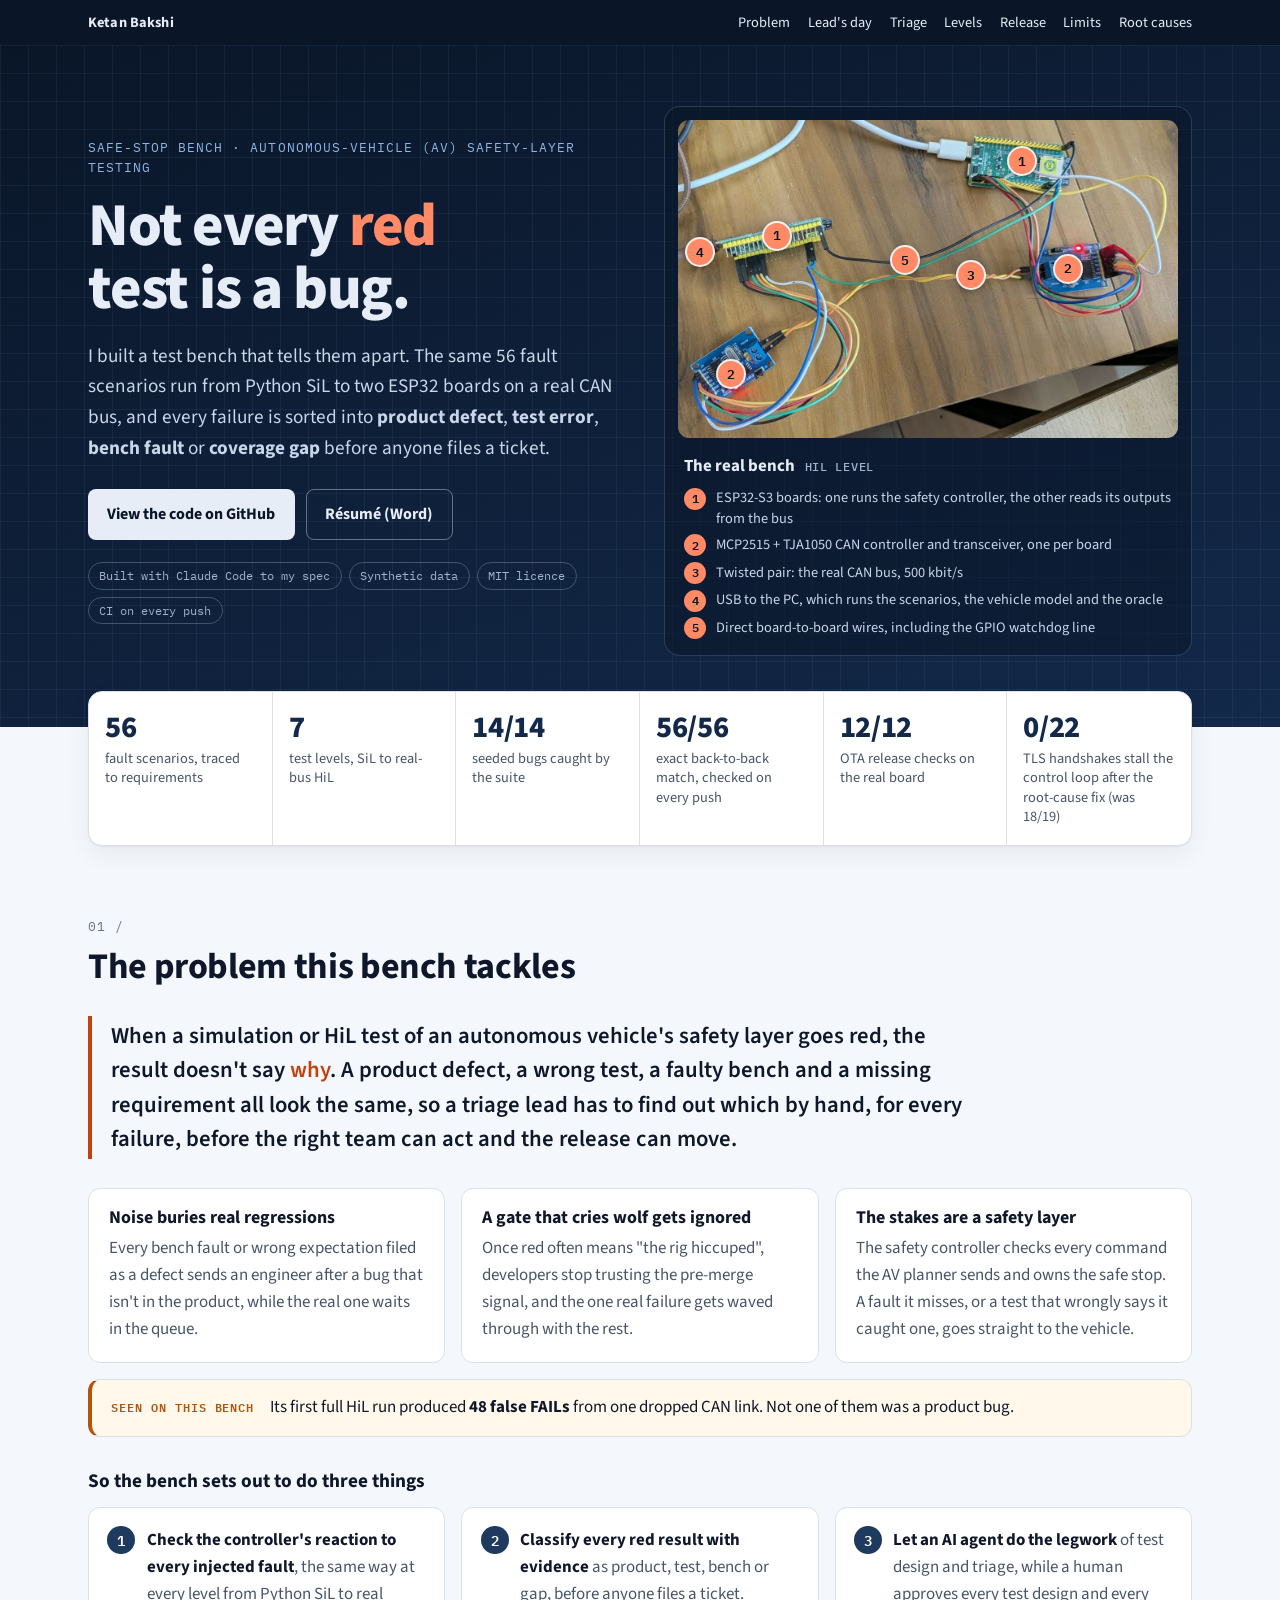
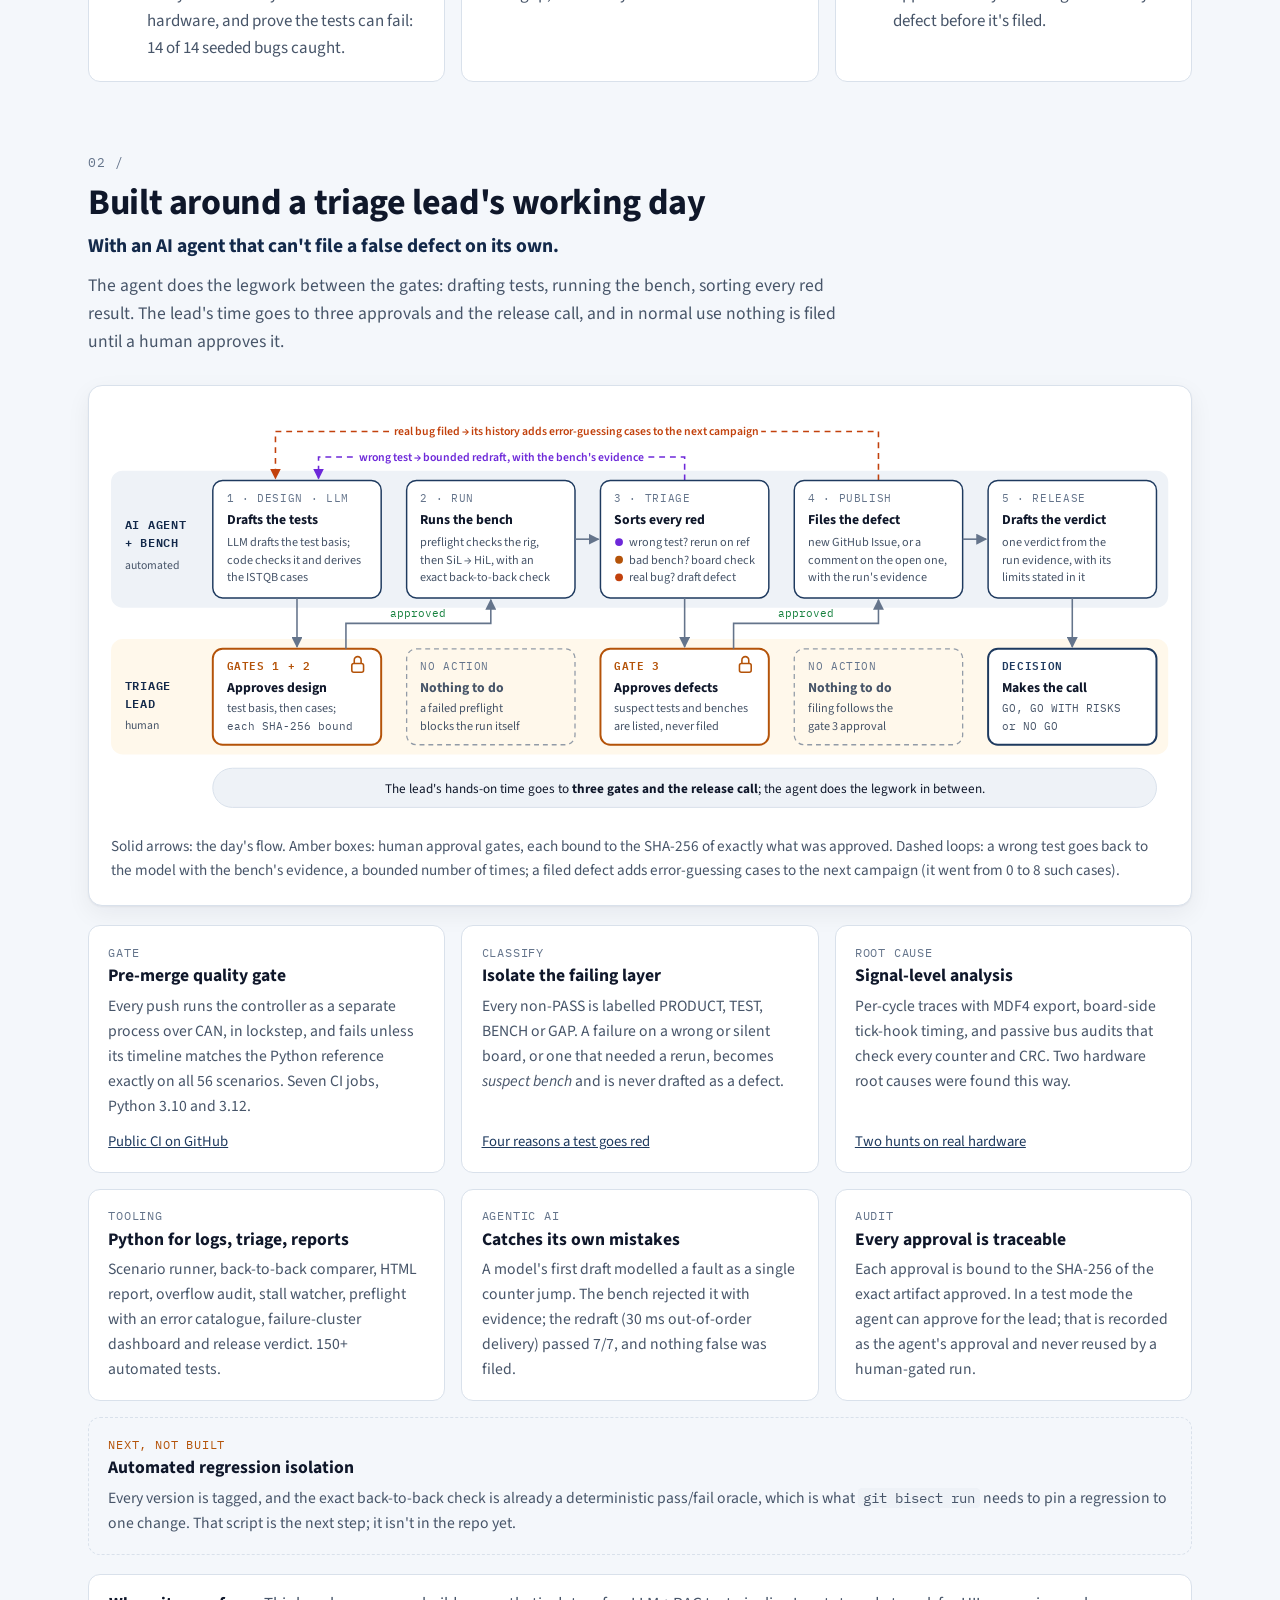
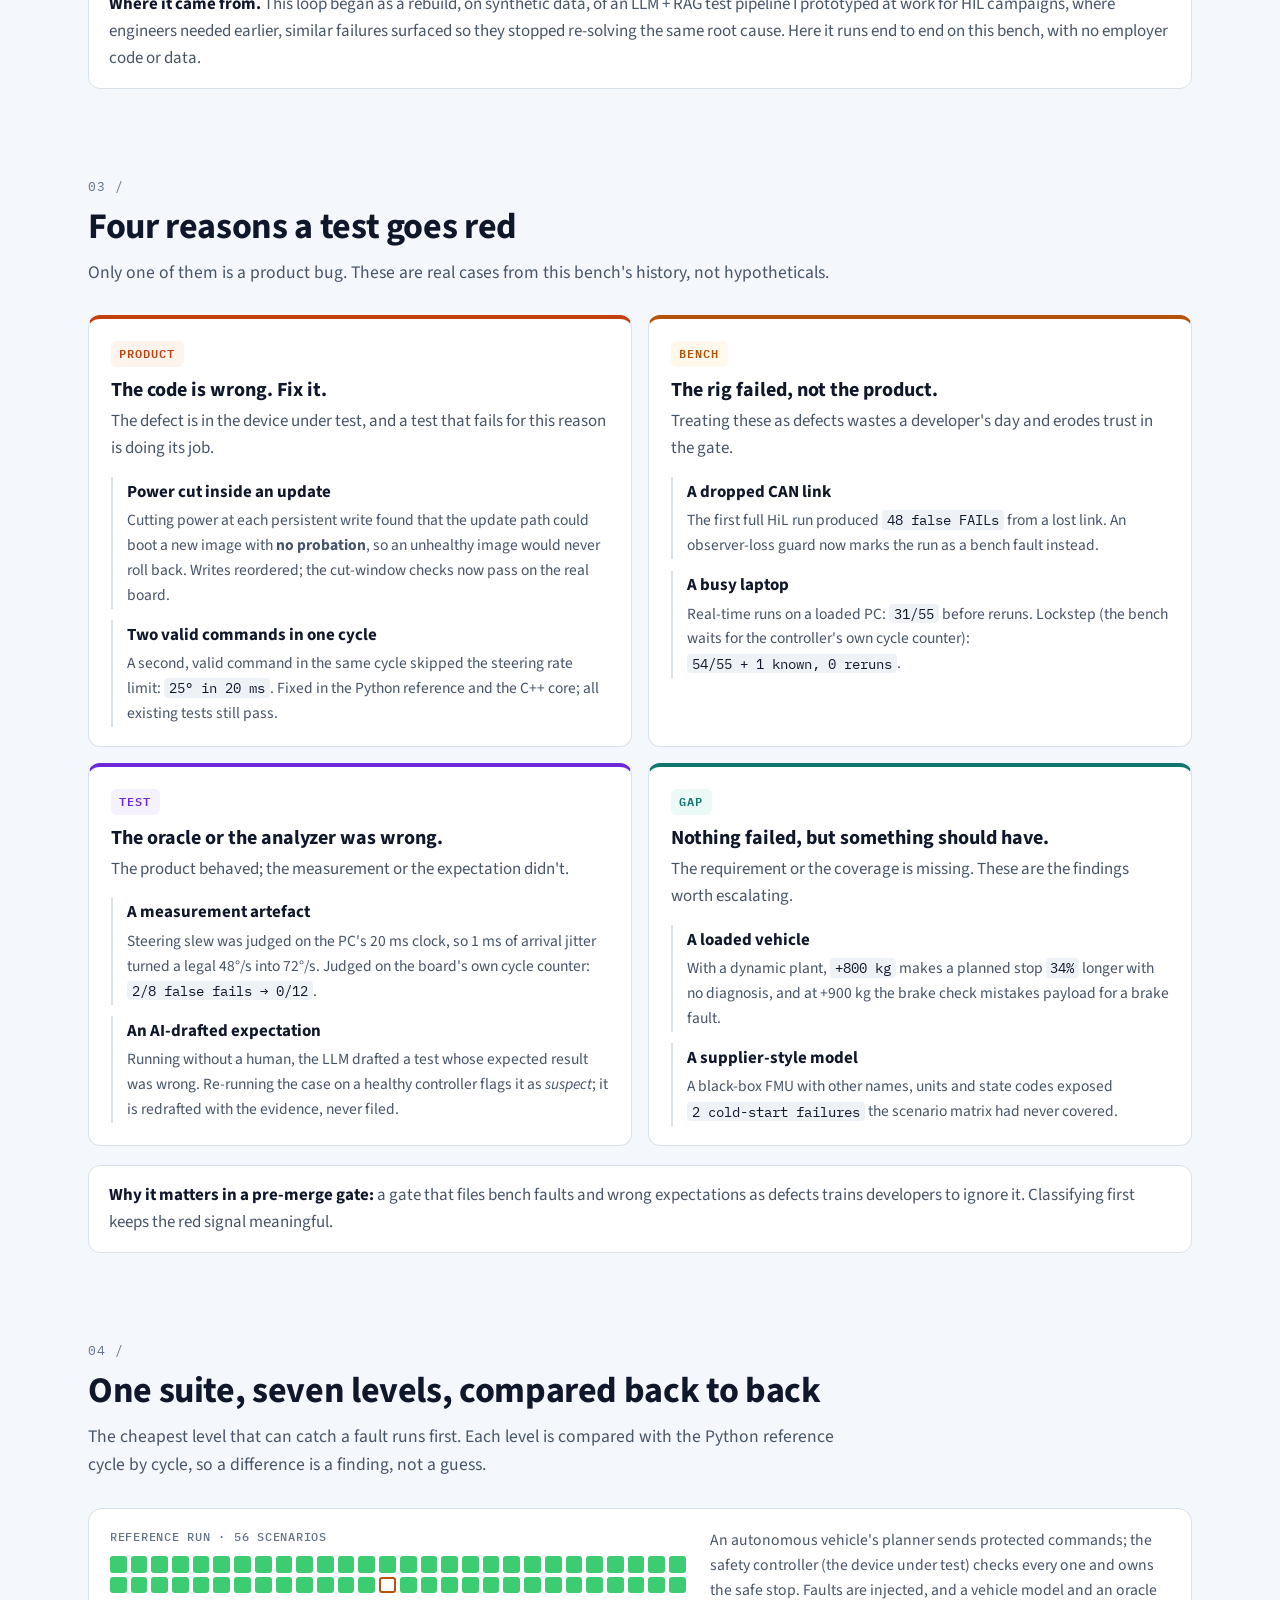
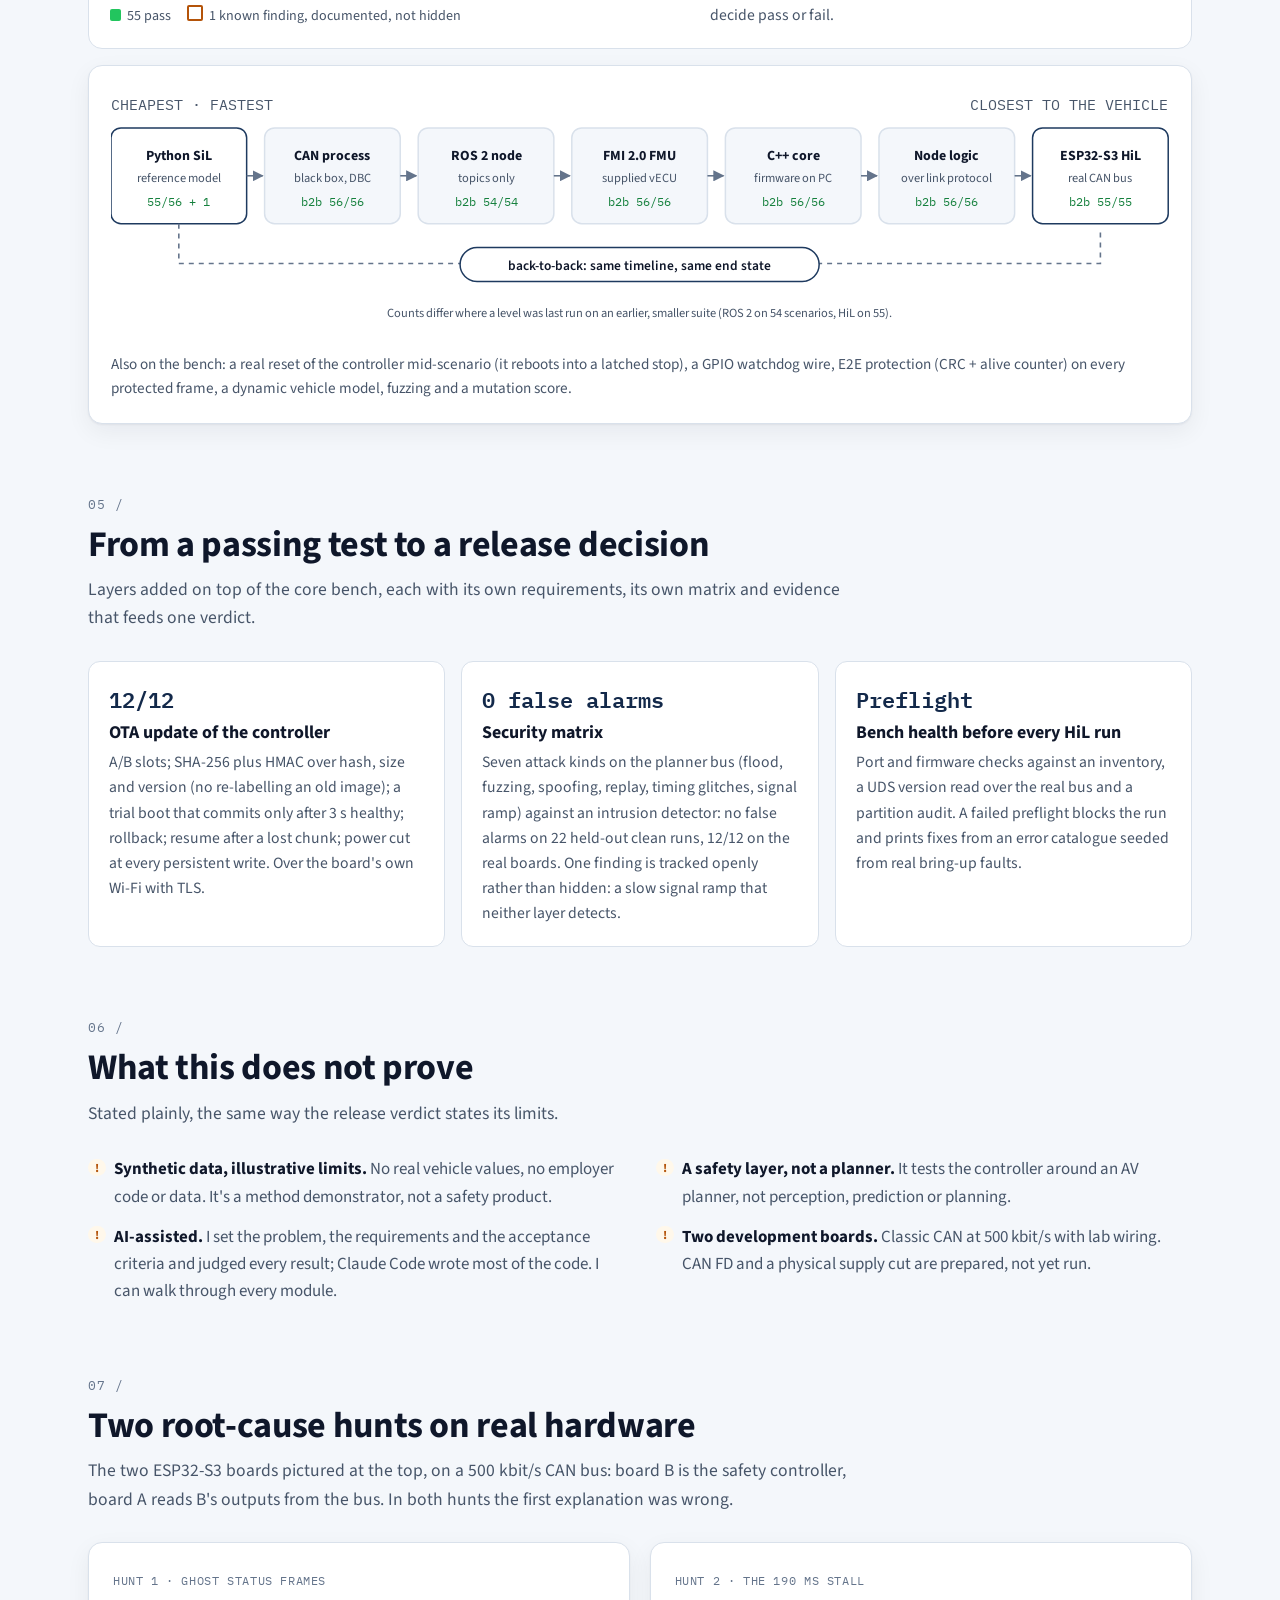
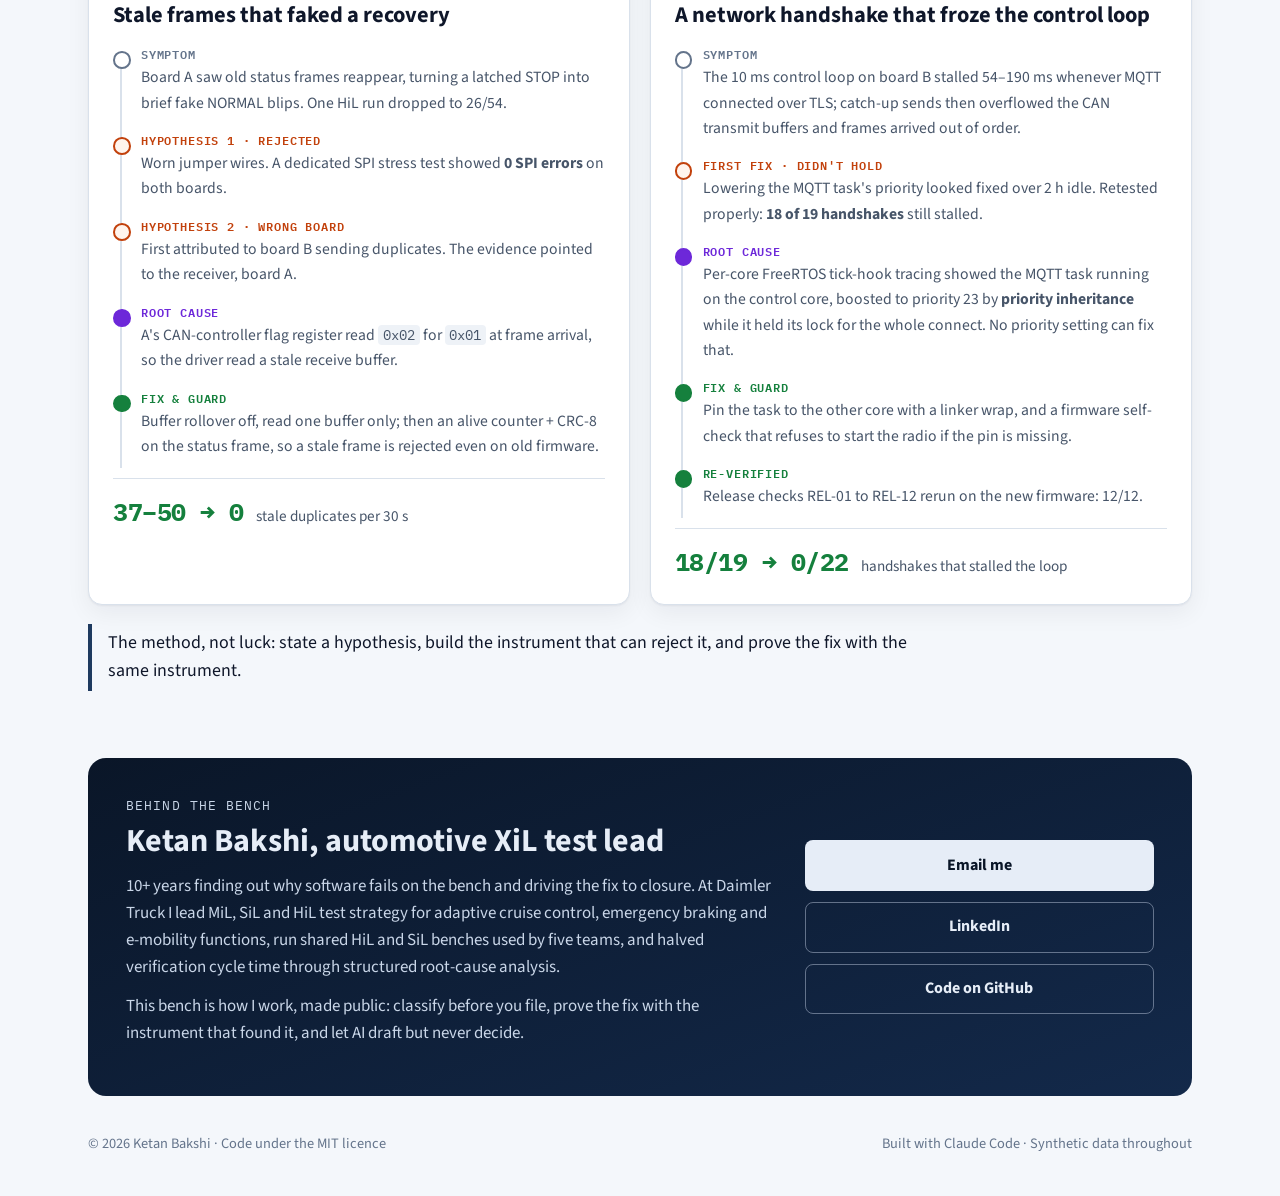
==== commit 94623e17: "Publish site 2026-10-12" ====
--- a/safe-stop-bench/index.html
+++ b/safe-stop-bench/index.html
@@ -4,11 +4,15 @@
 <meta charset="utf-8">
 <meta name="viewport" content="width=device-width, initial-scale=1">
 <title>Safe-Stop Bench · Ketan Bakshi</title>
-<meta name="description" content="A test bench for an autonomous-vehicle (AV) safety layer. Simulation testing and failure triage, shown rather than claimed: 56 fault scenarios from Python SiL to a real-bus ESP32 HiL, every failure classified before a ticket is filed, two hardware root causes, an agentic test pipeline with human gates.">
+<meta name="description" content="A test bench for an autonomous-vehicle (AV) safety layer. Simulation testing and failure triage, shown rather than claimed: 56 fault scenarios from Python SiL to a real-bus ESP32 HiL, every failure classified before a ticket is filed, an AI agent with human approval gates, two hardware root causes.">
 <meta property="og:title" content="Safe-Stop Bench: not every red test is a bug">
-<meta property="og:description" content="Autonomous-vehicle (AV) safety-layer test bench: 56 fault scenarios, 7 test levels from SiL to real-bus HiL, failure classification, signal-level root cause, agentic test design. By Ketan Bakshi.">
+<meta property="og:description" content="Autonomous-vehicle (AV) safety-layer test bench: 56 fault scenarios, 7 test levels from SiL to real-bus HiL, failure classification, an AI agent with human gates, signal-level root cause. By Ketan Bakshi.">
 <meta property="og:type" content="website">
 <meta property="og:url" content="https://ketan01bakshi-dev.github.io/safe-stop-bench/">
+<meta property="og:image" content="https://ketan01bakshi-dev.github.io/safe-stop-bench/bench-hil.jpg">
+<meta property="og:image:width" content="1230">
+<meta property="og:image:height" content="782">
+<meta name="twitter:card" content="summary_large_image">
 <link rel="icon" href="../favicon.svg" type="image/svg+xml">
 <link rel="preconnect" href="https://fonts.googleapis.com">
 <link href="https://fonts.googleapis.com/css2?family=IBM+Plex+Mono:wght@400;500;600&family=Source+Sans+3:wght@400;600;700;800&display=swap" rel="stylesheet">
@@ -63,17 +67,19 @@
 a { color: var(--navy); }
 a:hover { color: var(--navy-ink); }
 :focus-visible { outline: 2px solid var(--navy); outline-offset: 3px; }
+figure { margin: 0; }
 code, .mono { font-family: var(--mono); font-size: .88em; }
 code { background: var(--code-bg); padding: .08em .35em; border-radius: 4px; }
 .wrap { max-width: var(--max); margin: 0 auto; padding: 0 1.5rem; }
 @media (max-width: 600px) { .wrap { padding: 0 1rem; } }
 
-/* top bar */
+/* top bar: in-page links only */
 .topbar { background: var(--hero-a); color: var(--hero-muted); font-size: .9rem; }
-.topbar .wrap { display: flex; justify-content: space-between; align-items: center; gap: 1rem; padding-top: .7rem; padding-bottom: .7rem; flex-wrap: wrap; }
-.topbar a { color: var(--hero-ink); text-decoration: none; }
-.topbar a:hover { text-decoration: underline; color: #fff; }
-.topbar nav { display: flex; gap: 1.1rem; flex-wrap: wrap; }
+.topbar .wrap { display: flex; justify-content: space-between; align-items: center; gap: .6rem 1.4rem; padding-top: .7rem; padding-bottom: .7rem; flex-wrap: wrap; }
+.topbar .brand { color: var(--hero-ink); font-weight: 700; letter-spacing: .01em; }
+.topbar nav { display: flex; gap: .4rem 1.1rem; flex-wrap: wrap; }
+.topbar nav a { color: var(--hero-ink); text-decoration: none; }
+.topbar nav a:hover { text-decoration: underline; color: #fff; }
 
 /* hero */
 .hero { position: relative; overflow: hidden; color: var(--hero-ink);
@@ -81,11 +87,10 @@
     linear-gradient(rgba(143, 180, 230, .07) 1px, transparent 1px) 0 0 / 28px 28px,
     linear-gradient(90deg, rgba(143, 180, 230, .07) 1px, transparent 1px) 0 0 / 28px 28px,
     linear-gradient(160deg, var(--hero-a), var(--hero-b)); }
-.hero .wrap { display: grid; grid-template-columns: 1.15fr .85fr; gap: 3rem; align-items: center; padding-top: 4.2rem; padding-bottom: 4.2rem; }
-@media (max-width: 900px) { .hero .wrap { grid-template-columns: 1fr; gap: 2rem; padding-top: 3rem; padding-bottom: 3rem; } }
+.hero .wrap { display: grid; grid-template-columns: 1fr 1fr; gap: 3rem; align-items: center; padding-top: 3.8rem; padding-bottom: 4.4rem; }
+@media (max-width: 900px) { .hero .wrap { grid-template-columns: 1fr; gap: 2rem; padding-top: 2.8rem; padding-bottom: 3.6rem; } }
 .kicker { font-family: var(--mono); font-size: .8rem; letter-spacing: .08em; text-transform: uppercase; color: #8fb4e6; margin: 0 0 1rem; }
-.hero h1 { font-size: clamp(2.3rem, 5.4vw, 3.9rem); line-height: 1.04; margin: 0 0 1.2rem; font-weight: 800; letter-spacing: -.02em; text-wrap: balance; }
-h2.sec, .hunt h3, .tcard h3 { text-wrap: balance; }
+.hero h1 { font-size: clamp(2.3rem, 5.2vw, 3.8rem); line-height: 1.04; margin: 0 0 1.2rem; font-weight: 800; letter-spacing: -.02em; text-wrap: balance; }
 .hero h1 .red { color: #ff8a65; }
 .hero .lede { font-size: 1.2rem; color: #c9d6e8; max-width: 38rem; margin: 0 0 1.6rem; }
 .btns { display: flex; flex-wrap: wrap; gap: .7rem; margin-bottom: 1.4rem; }
@@ -97,16 +102,19 @@
 .chips { display: flex; flex-wrap: wrap; gap: .45rem; padding: 0; margin: 0; list-style: none; }
 .chips li { font-family: var(--mono); font-size: .75rem; color: var(--hero-muted); border: 1px solid rgba(159, 179, 204, .35); border-radius: 999px; padding: .2rem .65rem; }
 
-/* hero result strip */
-.strip-card { background: rgba(10, 22, 40, .55); border: 1px solid rgba(143, 180, 230, .22); border-radius: 14px; padding: 1.3rem 1.3rem 1.1rem; backdrop-filter: blur(4px); }
-.strip-card h2 { font-family: var(--mono); font-size: .78rem; font-weight: 500; letter-spacing: .06em; text-transform: uppercase; color: var(--hero-muted); margin: 0 0 .9rem; }
-.cells { display: grid; grid-template-columns: repeat(14, 1fr); gap: 5px; }
-.cell { aspect-ratio: 1; border-radius: 3px; background: #22c55e; opacity: .88; }
-.cell.known { background: transparent; border: 2px solid #fbbf24; opacity: 1; }
-.strip-legend { display: flex; gap: 1rem; flex-wrap: wrap; margin-top: .9rem; font-size: .85rem; color: #c9d6e8; }
-.strip-legend span::before { content: ""; display: inline-block; width: .7rem; height: .7rem; border-radius: 2px; margin-right: .4rem; vertical-align: -1px; background: #22c55e; }
-.strip-legend span.k::before { background: transparent; border: 2px solid #fbbf24; }
-.strip-note { font-size: .88rem; color: var(--hero-muted); margin: .8rem 0 0; }
+/* hero photo of the real bench */
+.bench-card { background: rgba(10, 22, 40, .55); border: 1px solid rgba(143, 180, 230, .22); border-radius: 16px; padding: .8rem .8rem 1rem; }
+.photo { position: relative; border-radius: 11px; overflow: hidden; }
+.photo img { display: block; width: 100%; height: auto; }
+.pin, .legend b { display: inline-grid; place-items: center; width: 26px; height: 26px; border-radius: 50%; background: #ff8a65; color: #0a1628; font-family: var(--mono); font-size: .8rem; font-weight: 600; line-height: 1; }
+.pin { position: absolute; transform: translate(-50%, -50%); box-shadow: 0 0 0 2px rgba(255, 255, 255, .9), 0 2px 8px rgba(0, 0, 0, .45); }
+@media (max-width: 600px) { .pin { width: 22px; height: 22px; font-size: .72rem; } }
+.bench-card figcaption { padding: .9rem .4rem 0; }
+.photo-title { margin: 0 0 .55rem; font-weight: 700; color: var(--hero-ink); }
+.photo-title span { font-family: var(--mono); font-size: .74rem; font-weight: 500; letter-spacing: .06em; text-transform: uppercase; color: var(--hero-muted); margin-left: .4rem; }
+.legend { list-style: none; margin: 0; padding: 0; display: grid; gap: .4rem; font-size: .9rem; color: #c9d6e8; line-height: 1.4; }
+.legend li { display: flex; gap: .6rem; align-items: flex-start; }
+.legend b { flex: none; width: 22px; height: 22px; font-size: .72rem; margin-top: -.05rem; }
 
 /* stats */
 .stats { margin-top: -2.2rem; position: relative; z-index: 2; }
@@ -119,25 +127,47 @@
 @media (max-width: 560px) { .stats ul { grid-template-columns: repeat(2, 1fr); } .stats li { border-right: 1px solid var(--line) !important; border-bottom: 1px solid var(--line); } .stats li:nth-child(2n) { border-right: 0 !important; } .stats li:nth-last-child(-n+2) { border-bottom: 0; } .stats strong { font-size: 1.55rem; } }
 
 /* sections */
-section.block { padding: 4.2rem 0 0; }
-.sec-head { max-width: 46rem; margin-bottom: 1.8rem; }
+section.block { padding: 4.2rem 0 0; scroll-margin-top: 1rem; }
+.sec-head { max-width: 48rem; margin-bottom: 1.8rem; }
 .sec-num { font-family: var(--mono); font-size: .8rem; color: var(--faint); letter-spacing: .08em; }
-h2.sec { font-size: clamp(1.6rem, 3.2vw, 2.25rem); line-height: 1.15; margin: .35rem 0 .7rem; letter-spacing: -.01em; }
+h2.sec { font-size: clamp(1.6rem, 3.2vw, 2.25rem); line-height: 1.15; margin: .35rem 0 .7rem; letter-spacing: -.01em; text-wrap: balance; }
 .sec-head p { color: var(--muted); margin: 0; font-size: 1.1rem; }
+.sec-head .sub-h { color: var(--navy-ink); font-weight: 700; font-size: 1.22rem; margin: -.2rem 0 .6rem; text-wrap: balance; }
 h3 { line-height: 1.25; }
-
-/* fit table */
-.fit { display: grid; gap: .7rem; }
-.fit-row { display: grid; grid-template-columns: 15rem 1fr 12rem; gap: 1.3rem; align-items: start; background: var(--card); border: 1px solid var(--line); border-radius: 12px; padding: 1.05rem 1.25rem; }
-.fit-row .need { font-weight: 700; }
-.fit-row .need small { display: block; font-weight: 400; color: var(--faint); font-family: var(--mono); font-size: .74rem; letter-spacing: .04em; text-transform: uppercase; margin-bottom: .15rem; }
-.fit-row p { margin: 0; color: var(--muted); }
-.fit-row .proof { font-size: .92rem; }
-.fit-row.next { border-style: dashed; background: transparent; }
-.fit-row.next .need small { color: var(--bench); }
-@media (max-width: 860px) { .fit-row { grid-template-columns: 1fr; gap: .4rem; } }
-
-/* taxonomy */
+.hunt h3, .tcard h3 { text-wrap: balance; }
+
+/* 01 problem */
+.statement { font-size: clamp(1.18rem, 2.1vw, 1.42rem); line-height: 1.5; font-weight: 600; max-width: 56rem; margin: 0 0 1.8rem; padding: .2rem 0 .2rem 1.2rem; border-left: 4px solid var(--product); }
+.statement em { font-style: normal; color: var(--product); }
+.why { display: grid; grid-template-columns: repeat(3, 1fr); gap: 1rem; }
+@media (max-width: 860px) { .why { grid-template-columns: 1fr; } }
+.wcard { background: var(--card); border: 1px solid var(--line); border-radius: 12px; padding: 1.15rem 1.25rem; }
+.wcard h3 { margin: 0 0 .35rem; font-size: 1.12rem; }
+.wcard p { margin: 0; color: var(--muted); }
+.seen { display: flex; gap: 1rem; align-items: center; flex-wrap: wrap; margin: 1rem 0 0; background: var(--tint-bench); border: 1px solid var(--line); border-left: 4px solid var(--bench); border-radius: 12px; padding: .9rem 1.2rem; }
+.seen .tag { font-family: var(--mono); font-size: .74rem; font-weight: 600; letter-spacing: .08em; text-transform: uppercase; color: var(--bench); }
+.seen p { margin: 0; flex: 1 1 22rem; }
+.goals-head { font-size: 1.2rem; margin: 2rem 0 .9rem; }
+.goals { list-style: none; counter-reset: goal; margin: 0; padding: 0; display: grid; grid-template-columns: repeat(3, 1fr); gap: 1rem; }
+@media (max-width: 860px) { .goals { grid-template-columns: 1fr; } }
+.goals li { counter-increment: goal; position: relative; background: var(--card); border: 1px solid var(--line); border-radius: 12px; padding: 1.15rem 1.25rem 1.15rem 3.6rem; color: var(--muted); }
+.goals li::before { content: counter(goal); position: absolute; left: 1.15rem; top: 1.1rem; width: 1.75rem; height: 1.75rem; border-radius: 50%; display: grid; place-items: center; background: var(--navy); color: var(--card); font-family: var(--mono); font-weight: 600; font-size: .85rem; }
+.goals b { color: var(--ink); }
+
+/* 02 lead's day */
+.day-fig .svg-scroll svg { min-width: 900px; }
+.needs { display: grid; grid-template-columns: repeat(3, 1fr); gap: 1rem; margin-top: 1.2rem; }
+@media (max-width: 960px) { .needs { grid-template-columns: repeat(2, 1fr); } }
+@media (max-width: 620px) { .needs { grid-template-columns: 1fr; } }
+.ncard { background: var(--card); border: 1px solid var(--line); border-radius: 12px; padding: 1.1rem 1.2rem; display: flex; flex-direction: column; }
+.ncard small { font-family: var(--mono); font-size: .72rem; letter-spacing: .07em; text-transform: uppercase; color: var(--faint); }
+.ncard h3 { margin: .2rem 0 .4rem; font-size: 1.1rem; }
+.ncard p { margin: 0; color: var(--muted); font-size: .98rem; flex: 1; }
+.ncard a { margin-top: .7rem; font-size: .92rem; }
+.ncard.next { grid-column: 1 / -1; background: transparent; border-style: dashed; }
+.ncard.next small { color: var(--bench); }
+
+/* 03 taxonomy */
 .tax { display: grid; grid-template-columns: repeat(2, 1fr); gap: 1rem; }
 @media (max-width: 820px) { .tax { grid-template-columns: 1fr; } }
 .tcard { background: var(--card); border: 1px solid var(--line); border-top: 4px solid var(--c); border-radius: 12px; padding: 1.3rem 1.35rem 1.2rem; }
@@ -154,6 +184,19 @@
 .t-gap { --c: var(--gap); --t: var(--tint-gap); }
 .callout { margin-top: 1.2rem; background: var(--card); border: 1px solid var(--line); border-radius: 12px; padding: 1rem 1.25rem; color: var(--muted); }
 .callout strong { color: var(--ink); }
+
+/* 04 levels: reference run strip */
+.ref-run { display: grid; grid-template-columns: 1.25fr 1fr; gap: 1.5rem; align-items: center; background: var(--card); border: 1px solid var(--line); border-radius: 14px; padding: 1.2rem 1.3rem; margin-bottom: 1rem; }
+@media (max-width: 860px) { .ref-run { grid-template-columns: 1fr; gap: 1rem; } }
+.ref-run h3 { font-family: var(--mono); font-size: .78rem; font-weight: 500; letter-spacing: .06em; text-transform: uppercase; color: var(--faint); margin: 0 0 .7rem; }
+.cells { display: grid; grid-template-columns: repeat(28, 1fr); gap: 4px; }
+@media (max-width: 700px) { .cells { grid-template-columns: repeat(14, 1fr); } }
+.cell { aspect-ratio: 1; border-radius: 3px; background: #22c55e; opacity: .88; }
+.cell.known { background: transparent; border: 2px solid var(--bench); opacity: 1; }
+.strip-legend { display: flex; gap: 1rem; flex-wrap: wrap; margin-top: .7rem; font-size: .88rem; color: var(--muted); }
+.strip-legend span::before { content: ""; display: inline-block; width: .7rem; height: .7rem; border-radius: 2px; margin-right: .4rem; vertical-align: -1px; background: #22c55e; }
+.strip-legend span.k::before { background: transparent; border: 2px solid var(--bench); }
+.ref-run > p { margin: 0; color: var(--muted); font-size: .98rem; }
 
 /* hunts */
 .hunts { display: grid; grid-template-columns: repeat(2, 1fr); gap: 1.2rem; }
@@ -192,20 +235,27 @@
 svg .line { stroke: var(--faint); stroke-width: 1.6; fill: none; }
 svg .arrow { fill: var(--faint); }
 svg .pass { fill: var(--pass); }
-svg .gate { fill: var(--tint-bench); stroke: var(--bench); stroke-width: 1.5; }
-svg .suspect { fill: var(--tint-test); stroke: var(--test); stroke-width: 1.5; }
-svg .defect { fill: var(--tint-product); stroke: var(--product); stroke-width: 1.5; }
-svg .ok { fill: var(--tint-gap); stroke: var(--gap); stroke-width: 1.5; }
+svg .lane-a { fill: var(--code-bg); }
+svg .lane-h { fill: var(--tint-bench); }
+svg .gate2 { fill: var(--card); stroke: var(--bench); stroke-width: 2; }
+svg .noact { fill: none; stroke: var(--faint); stroke-width: 1.3; stroke-dasharray: 5 4; opacity: .7; }
+svg .decide { fill: var(--card); stroke: var(--navy); stroke-width: 2; }
+svg .k { font-family: var(--mono); font-size: 11px; letter-spacing: .06em; fill: var(--faint); }
+svg .k-gate { fill: var(--bench); font-weight: 600; }
+svg .k-dec { fill: var(--navy); font-weight: 600; }
+svg .lane-t { font-family: var(--mono); font-size: 12px; font-weight: 600; letter-spacing: .06em; fill: var(--navy-ink); }
+svg .lock { fill: none; stroke: var(--bench); stroke-width: 1.6; }
 svg .loop { fill: none; stroke-width: 1.6; stroke-dasharray: 6 5; }
 svg .loop-p { stroke: var(--product); }
 svg .loop-t { stroke: var(--test); }
-.two-col { display: grid; grid-template-columns: 1.1fr .9fr; gap: 1.5rem; align-items: start; margin-top: 1.2rem; }
-@media (max-width: 900px) { .two-col { grid-template-columns: 1fr; } }
-.ticks { list-style: none; padding: 0; margin: 0; }
-.ticks li { padding: .55rem 0 .55rem 1.7rem; position: relative; border-bottom: 1px solid var(--line); color: var(--muted); }
-.ticks li:last-child { border-bottom: 0; }
-.ticks li::before { content: "→"; position: absolute; left: 0; color: var(--navy); font-weight: 700; }
-.ticks li b { color: var(--ink); }
+svg .halo { paint-order: stroke; stroke: var(--card); stroke-width: 7px; stroke-linejoin: round; font-weight: 600; }
+svg .tx-p { fill: var(--product); }
+svg .tx-t { fill: var(--test); }
+svg .tx-ok { fill: var(--pass); font-family: var(--mono); font-size: 11px; }
+svg .dot-t { fill: var(--test); }
+svg .dot-b { fill: var(--bench); }
+svg .dot-p { fill: var(--product); }
+svg .sumbar { fill: var(--code-bg); stroke: var(--line); stroke-width: 1; }
 
 /* release */
 .rel { display: grid; grid-template-columns: repeat(3, 1fr); gap: 1rem; }
@@ -237,9 +287,9 @@
 <body>
 
 <div class="topbar"><div class="wrap">
-  <a href="../index.html">← Ketan Bakshi · Portfolio</a>
+  <span class="brand">Ketan Bakshi</span>
   <nav aria-label="On this page">
-    <a href="#fit">Fit</a><a href="#triage">Triage</a><a href="#hunts">Root causes</a><a href="#levels">Levels</a><a href="#agentic">Agentic AI</a><a href="#limits">Limits</a>
+    <a href="#problem">Problem</a><a href="#day">Lead's day</a><a href="#triage">Triage</a><a href="#levels">Levels</a><a href="#release">Release</a><a href="#limits">Limits</a><a href="#hunts">Root causes</a>
   </nav>
 </div></div>
 
@@ -251,19 +301,34 @@
       <p class="lede">I built a test bench that tells them apart. The same 56 fault scenarios run from Python SiL to two ESP32 boards on a real CAN bus, and every failure is sorted into <b>product defect</b>, <b>test error</b>, <b>bench fault</b> or <b>coverage gap</b> before anyone files a ticket.</p>
       <div class="btns">
         <a class="btn btn-primary" href="https://github.com/ketan01bakshi-dev/safe-stop-bench" rel="noopener">View the code on GitHub</a>
-        <a class="btn btn-ghost" href="../demos/safe-stop-report.html">Sample test report</a>
         <a class="btn btn-ghost" href="../assets/resume.docx" download="Ketan_Bakshi_Resume.docx">Résumé (Word)</a>
       </div>
       <ul class="chips" aria-label="About this project">
         <li>Built with Claude Code to my spec</li><li>Synthetic data</li><li>MIT licence</li><li>CI on every push</li>
       </ul>
     </div>
-    <div class="strip-card" aria-label="Reference run result">
-      <h2>Reference run · 56 scenarios</h2>
-      <div class="cells" id="cells" role="img" aria-label="55 scenarios pass, 1 known finding"></div>
-      <div class="strip-legend"><span>55 pass</span><span class="k">1 known finding, documented, not hidden</span></div>
-      <p class="strip-note">An autonomous vehicle's planner sends protected commands; the safety controller (the device under test) checks every one and owns the safe stop. Faults are injected; a vehicle model and an oracle decide pass or fail.</p>
-    </div>
+    <figure class="bench-card">
+      <div class="photo">
+        <img src="bench-hil.jpg" width="1230" height="782" alt="The hardware-in-the-loop bench on a desk: two ESP32-S3 boards, each wired to a blue MCP2515 CAN module, the two modules joined by a twisted-pair CAN bus, both boards connected to a laptop over USB.">
+        <span class="pin" style="left:19.9%;top:36.4%" aria-hidden="true">1</span>
+        <span class="pin" style="left:68.7%;top:13%" aria-hidden="true">1</span>
+        <span class="pin" style="left:10.6%;top:79.9%" aria-hidden="true">2</span>
+        <span class="pin" style="left:78%;top:46.7%" aria-hidden="true">2</span>
+        <span class="pin" style="left:58.5%;top:48.8%" aria-hidden="true">3</span>
+        <span class="pin" style="left:4.5%;top:41.6%" aria-hidden="true">4</span>
+        <span class="pin" style="left:45.5%;top:44.1%" aria-hidden="true">5</span>
+      </div>
+      <figcaption>
+        <p class="photo-title">The real bench <span>HiL level</span></p>
+        <ol class="legend">
+          <li><b>1</b><span>ESP32-S3 boards: one runs the safety controller, the other reads its outputs from the bus</span></li>
+          <li><b>2</b><span>MCP2515 + TJA1050 CAN controller and transceiver, one per board</span></li>
+          <li><b>3</b><span>Twisted pair: the real CAN bus, 500 kbit/s</span></li>
+          <li><b>4</b><span>USB to the PC, which runs the scenarios, the vehicle model and the oracle</span></li>
+          <li><b>5</b><span>Direct board-to-board wires, including the GPIO watchdog line</span></li>
+        </ol>
+      </figcaption>
+    </figure>
   </div>
 </header>
 
@@ -280,54 +345,150 @@
 
 <main class="wrap">
 
-<section class="block" id="fit">
+<section class="block" id="problem">
   <div class="sec-head">
     <span class="sec-num">01 /</span>
+    <h2 class="sec">The problem this bench tackles</h2>
+  </div>
+  <p class="statement">When a simulation or HiL test of an autonomous vehicle's safety layer goes red, the result doesn't say <em>why</em>. A product defect, a wrong test, a faulty bench and a missing requirement all look the same, so a triage lead has to find out which by hand, for every failure, before the right team can act and the release can move.</p>
+  <div class="why">
+    <article class="wcard"><h3>Noise buries real regressions</h3><p>Every bench fault or wrong expectation filed as a defect sends an engineer after a bug that isn't in the product, while the real one waits in the queue.</p></article>
+    <article class="wcard"><h3>A gate that cries wolf gets ignored</h3><p>Once red often means "the rig hiccuped", developers stop trusting the pre-merge signal, and the one real failure gets waved through with the rest.</p></article>
+    <article class="wcard"><h3>The stakes are a safety layer</h3><p>The safety controller checks every command the AV planner sends and owns the safe stop. A fault it misses, or a test that wrongly says it caught one, goes straight to the vehicle.</p></article>
+  </div>
+  <div class="seen"><span class="tag">Seen on this bench</span><p>Its first full HiL run produced <b>48 false FAILs</b> from one dropped CAN link. Not one of them was a product bug.</p></div>
+  <h3 class="goals-head">So the bench sets out to do three things</h3>
+  <ol class="goals">
+    <li><b>Check the controller's reaction to every injected fault</b>, the same way at every level from Python SiL to real hardware, and prove the tests can fail: 14 of 14 seeded bugs caught.</li>
+    <li><b>Classify every red result with evidence</b> as product, test, bench or gap, before anyone files a ticket.</li>
+    <li><b>Let an AI agent do the legwork</b> of test design and triage, while a human approves every test design and every defect before it's filed.</li>
+  </ol>
+</section>
+
+<section class="block" id="day">
+  <div class="sec-head">
+    <span class="sec-num">02 /</span>
     <h2 class="sec">Built around a triage lead's working day</h2>
-    <p>What a simulation-testing and failure-triage team needs, and where this bench already does it. One row is not built yet, and says so.</p>
-  </div>
-  <div class="fit">
-    <div class="fit-row">
-      <div class="need"><small>Gate</small>Pre-merge quality gate</div>
-      <p>Every push runs the controller as a separate process over CAN, in lockstep, and fails unless its timeline matches the Python reference <b>exactly</b>, cycle by cycle, on all 56 scenarios. Seven CI jobs, Python 3.10 and 3.12.</p>
-      <p class="proof"><a href="https://github.com/ketan01bakshi-dev/safe-stop-bench/actions" rel="noopener">Public CI, green</a></p>
+    <p class="sub-h">With an AI agent that can't file a false defect on its own.</p>
+    <p>The agent does the legwork between the gates: drafting tests, running the bench, sorting every red result. The lead's time goes to three approvals and the release call, and in normal use nothing is filed until a human approves it.</p>
+  </div>
+  <figure class="figure day-fig">
+    <div class="svg-scroll">
+    <svg viewBox="0 0 1080 420" role="img" aria-labelledby="day-t">
+      <title id="day-t">A triage lead's day with the agent. The agent drafts the tests, runs the bench, sorts every failure, files defects and drafts the release verdict. The lead approves the test basis and cases at gates 1 and 2, approves defects at gate 3, and makes the release call. A wrong test goes back to the model with the bench's evidence, and every filed defect adds error-guessing cases to the next campaign.</title>
+      <defs>
+        <marker id="ar3" viewBox="0 0 10 10" refX="9" refY="5" markerWidth="7" markerHeight="7" orient="auto"><path d="M0,0 L10,5 L0,10 z" class="arrow"/></marker>
+        <marker id="ar3p" viewBox="0 0 10 10" refX="9" refY="5" markerWidth="7" markerHeight="7" orient="auto"><path d="M0,0 L10,5 L0,10 z" style="fill: var(--product)"/></marker>
+        <marker id="ar3t" viewBox="0 0 10 10" refX="9" refY="5" markerWidth="7" markerHeight="7" orient="auto"><path d="M0,0 L10,5 L0,10 z" style="fill: var(--test)"/></marker>
+      </defs>
+      <!-- swimlanes -->
+      <rect x="0" y="64" width="1080" height="140" rx="12" class="lane-a"/>
+      <rect x="0" y="236" width="1080" height="118" rx="12" class="lane-h"/>
+      <text x="14" y="124" class="lane-t">AI AGENT</text><text x="14" y="142" class="lane-t">+ BENCH</text><text x="14" y="164" class="muted" font-size="12">automated</text>
+      <text x="14" y="288" class="lane-t">TRIAGE</text><text x="14" y="306" class="lane-t">LEAD</text><text x="14" y="328" class="muted" font-size="12">human</text>
+
+      <!-- feedback loops above the agent lane, nested so they never cross -->
+      <path d="M784 74 V24 H168 V72" class="loop loop-p" marker-end="url(#ar3p)"/>
+      <text x="476" y="28" text-anchor="middle" font-size="12" class="halo tx-p">real bug filed → its history adds error-guessing cases to the next campaign</text>
+      <path d="M586 74 V50 H212 V72" class="loop loop-t" marker-end="url(#ar3t)"/>
+      <text x="399" y="54" text-anchor="middle" font-size="12" class="halo tx-t">wrong test → bounded redraft, with the bench's evidence</text>
+
+      <!-- agent lane: five steps -->
+      <g font-size="12.5">
+        <rect x="104" y="74" width="172" height="120" rx="10" class="box-strong"/>
+        <text x="118" y="96" class="k">1 · DESIGN · LLM</text>
+        <text x="118" y="118" font-size="14" font-weight="700">Drafts the tests</text>
+        <text x="118" y="141" class="muted">LLM drafts the test basis;</text><text x="118" y="159" class="muted">code checks it and derives</text><text x="118" y="177" class="muted">the ISTQB cases</text>
+
+        <rect x="302" y="74" width="172" height="120" rx="10" class="box-strong"/>
+        <text x="316" y="96" class="k">2 · RUN</text>
+        <text x="316" y="118" font-size="14" font-weight="700">Runs the bench</text>
+        <text x="316" y="141" class="muted">preflight checks the rig,</text><text x="316" y="159" class="muted">then SiL → HiL, with an</text><text x="316" y="177" class="muted">exact back-to-back check</text>
+
+        <rect x="500" y="74" width="172" height="120" rx="10" class="box-strong"/>
+        <text x="514" y="96" class="k">3 · TRIAGE</text>
+        <text x="514" y="118" font-size="14" font-weight="700">Sorts every red</text>
+        <circle cx="519" cy="137" r="4" class="dot-t"/><text x="529" y="141" class="muted">wrong test? rerun on ref</text>
+        <circle cx="519" cy="155" r="4" class="dot-b"/><text x="529" y="159" class="muted">bad bench? board check</text>
+        <circle cx="519" cy="173" r="4" class="dot-p"/><text x="529" y="177" class="muted">real bug? draft defect</text>
+
+        <rect x="698" y="74" width="172" height="120" rx="10" class="box-strong"/>
+        <text x="712" y="96" class="k">4 · PUBLISH</text>
+        <text x="712" y="118" font-size="14" font-weight="700">Files the defect</text>
+        <text x="712" y="141" class="muted">new GitHub Issue, or a</text><text x="712" y="159" class="muted">comment on the open one,</text><text x="712" y="177" class="muted">with the run's evidence</text>
+
+        <rect x="896" y="74" width="172" height="120" rx="10" class="box-strong"/>
+        <text x="910" y="96" class="k">5 · RELEASE</text>
+        <text x="910" y="118" font-size="14" font-weight="700">Drafts the verdict</text>
+        <text x="910" y="141" class="muted">one verdict from the</text><text x="910" y="159" class="muted">run evidence, with its</text><text x="910" y="177" class="muted">limits stated in it</text>
+      </g>
+
+      <!-- lead lane: gates, no-action steps, the release call -->
+      <g font-size="12.5">
+        <rect x="104" y="246" width="172" height="98" rx="10" class="gate2"/>
+        <text x="118" y="268" class="k k-gate">GATES 1 + 2</text>
+        <rect x="246" y="261" width="12" height="9" rx="2" class="lock"/><path d="M248.5 261 V257.5 a3.5 3.5 0 0 1 7 0 V261" class="lock"/>
+        <text x="118" y="290" font-size="14" font-weight="700">Approves design</text>
+        <text x="118" y="311" class="muted">test basis, then cases;</text><text x="118" y="329" class="mono muted" font-size="11.5">each SHA-256 bound</text>
+
+        <rect x="302" y="246" width="172" height="98" rx="10" class="noact"/>
+        <text x="316" y="268" class="k">NO ACTION</text>
+        <text x="316" y="290" font-size="14" font-weight="700" class="muted">Nothing to do</text>
+        <text x="316" y="311" class="muted">a failed preflight</text><text x="316" y="329" class="muted">blocks the run itself</text>
+
+        <rect x="500" y="246" width="172" height="98" rx="10" class="gate2"/>
+        <text x="514" y="268" class="k k-gate">GATE 3</text>
+        <rect x="642" y="261" width="12" height="9" rx="2" class="lock"/><path d="M644.5 261 V257.5 a3.5 3.5 0 0 1 7 0 V261" class="lock"/>
+        <text x="514" y="290" font-size="14" font-weight="700">Approves defects</text>
+        <text x="514" y="311" class="muted">suspect tests and benches</text><text x="514" y="329" class="muted">are listed, never filed</text>
+
+        <rect x="698" y="246" width="172" height="98" rx="10" class="noact"/>
+        <text x="712" y="268" class="k">NO ACTION</text>
+        <text x="712" y="290" font-size="14" font-weight="700" class="muted">Nothing to do</text>
+        <text x="712" y="311" class="muted">filing follows the</text><text x="712" y="329" class="muted">gate 3 approval</text>
+
+        <rect x="896" y="246" width="172" height="98" rx="10" class="decide"/>
+        <text x="910" y="268" class="k k-dec">DECISION</text>
+        <text x="910" y="290" font-size="14" font-weight="700">Makes the call</text>
+        <text x="910" y="311" class="mono muted" font-size="11.5">GO, GO WITH RISKS</text><text x="910" y="329" class="mono muted" font-size="11.5">or NO GO</text>
+      </g>
+
+      <!-- the day's flow: zig-zag between the lanes, gates in between -->
+      <g class="line" marker-end="url(#ar3)">
+        <path d="M190 194 V244"/>
+        <path d="M240 246 V220 H388 V196"/>
+        <path d="M474 134 H498"/>
+        <path d="M586 194 V244"/>
+        <path d="M636 246 V220 H784 V196"/>
+        <path d="M870 134 H894"/>
+        <path d="M982 194 V244"/>
+      </g>
+      <text x="314" y="214" text-anchor="middle" class="tx-ok">approved</text>
+      <text x="710" y="214" text-anchor="middle" class="tx-ok">approved</text>
+
+      <!-- summary -->
+      <rect x="104" y="368" width="964" height="40" rx="20" class="sumbar"/>
+      <text x="586" y="393" text-anchor="middle" font-size="13.5">The lead's hands-on time goes to <tspan font-weight="700">three gates and the release call</tspan>; the agent does the legwork in between.</text>
+    </svg>
     </div>
-    <div class="fit-row">
-      <div class="need"><small>Classify</small>Isolate the failing layer</div>
-      <p>Every non-PASS is labelled <b>PRODUCT</b>, <b>TEST</b>, <b>BENCH</b> or <b>GAP</b>. A failure on a wrong or silent board, or one that needed a rerun, becomes <i>suspect bench</i> and is never drafted as a defect.</p>
-      <p class="proof"><a href="#triage">Four classes, real cases</a></p>
-    </div>
-    <div class="fit-row">
-      <div class="need"><small>Root cause</small>Signal-level analysis</div>
-      <p>Per-cycle traces (MDF4 export), board-side tick-hook and timing instruments, passive bus audits with counter and CRC checks. Two hardware root causes found this way, both after a first diagnosis proved wrong.</p>
-      <p class="proof"><a href="#hunts">Two root-cause hunts</a></p>
-    </div>
-    <div class="fit-row">
-      <div class="need"><small>Tooling</small>Python for logs, triage, reports</div>
-      <p>Scenario runner, back-to-back comparer, HTML report, overflow audit, stall watcher, preflight with an error catalogue, failure-cluster dashboard and a release verdict: all Python, 150+ automated tests.</p>
-      <p class="proof"><a href="../demos/safe-stop-report.html">Sample report</a></p>
-    </div>
-    <div class="fit-row">
-      <div class="need"><small>Agentic AI</small>AI in the triage loop</div>
-      <p>An LLM drafts the test basis and cases; code validates them; the bench runs them; a "test the test" rerun on a healthy controller catches wrong expectations before they become false defects. Humans approve at hash-bound gates.</p>
-      <p class="proof"><a href="#agentic">How the loop works</a></p>
-    </div>
-    <div class="fit-row">
-      <div class="need"><small>Closure</small>Drive release issues to a decision</div>
-      <p>One release verdict (GO, GO WITH RISKS, NO GO) built from every piece of evidence, with the remaining limits stated in the verdict itself rather than left in someone's head.</p>
-      <p class="proof"><a href="#release">Release layer</a></p>
-    </div>
-    <div class="fit-row next">
-      <div class="need"><small>Next, not built</small>Automated regression isolation</div>
-      <p>Every version is tagged, and the exact back-to-back check is already a deterministic pass/fail oracle, which is exactly what <code>git bisect run</code> needs to pin a regression to one change. That script is the next step; it isn't in the repo yet.</p>
-      <p class="proof">Honest gap</p>
-    </div>
-  </div>
+    <figcaption>Solid arrows: the day's flow. Amber boxes: human approval gates, each bound to the SHA-256 of exactly what was approved. Dashed loops: a wrong test goes back to the model with the bench's evidence, a bounded number of times; a filed defect adds error-guessing cases to the next campaign (it went from 0 to 8 such cases).</figcaption>
+  </figure>
+
+  <div class="needs">
+    <article class="ncard"><small>Gate</small><h3>Pre-merge quality gate</h3><p>Every push runs the controller as a separate process over CAN, in lockstep, and fails unless its timeline matches the Python reference exactly on all 56 scenarios. Seven CI jobs, Python 3.10 and 3.12.</p><a href="https://github.com/ketan01bakshi-dev/safe-stop-bench/actions" rel="noopener">Public CI on GitHub</a></article>
+    <article class="ncard"><small>Classify</small><h3>Isolate the failing layer</h3><p>Every non-PASS is labelled PRODUCT, TEST, BENCH or GAP. A failure on a wrong or silent board, or one that needed a rerun, becomes <i>suspect bench</i> and is never drafted as a defect.</p><a href="#triage">Four reasons a test goes red</a></article>
+    <article class="ncard"><small>Root cause</small><h3>Signal-level analysis</h3><p>Per-cycle traces with MDF4 export, board-side tick-hook timing, and passive bus audits that check every counter and CRC. Two hardware root causes were found this way.</p><a href="#hunts">Two hunts on real hardware</a></article>
+    <article class="ncard"><small>Tooling</small><h3>Python for logs, triage, reports</h3><p>Scenario runner, back-to-back comparer, HTML report, overflow audit, stall watcher, preflight with an error catalogue, failure-cluster dashboard and release verdict. 150+ automated tests.</p></article>
+    <article class="ncard"><small>Agentic AI</small><h3>Catches its own mistakes</h3><p>A model's first draft modelled a fault as a single counter jump. The bench rejected it with evidence; the redraft (30 ms out-of-order delivery) passed 7/7, and nothing false was filed.</p></article>
+    <article class="ncard"><small>Audit</small><h3>Every approval is traceable</h3><p>Each approval is bound to the SHA-256 of the exact artifact approved. In a test mode the agent can approve for the lead; that is recorded as the agent's approval and never reused by a human-gated run.</p></article>
+    <article class="ncard next"><small>Next, not built</small><h3>Automated regression isolation</h3><p>Every version is tagged, and the exact back-to-back check is already a deterministic pass/fail oracle, which is what <code>git bisect run</code> needs to pin a regression to one change. That script is the next step; it isn't in the repo yet.</p></article>
+  </div>
+  <p class="callout"><strong>Where it came from.</strong> This loop began as a rebuild, on synthetic data, of an LLM + RAG test pipeline I prototyped at work for HIL campaigns, where engineers needed earlier, similar failures surfaced so they stopped re-solving the same root cause. Here it runs end to end on this bench, with no employer code or data.</p>
 </section>
 
 <section class="block" id="triage">
   <div class="sec-head">
-    <span class="sec-num">02 /</span>
+    <span class="sec-num">03 /</span>
     <h2 class="sec">Four reasons a test goes red</h2>
     <p>Only one of them is a product bug. These are real cases from this bench's history, not hypotheticals.</p>
   </div>
@@ -364,46 +525,19 @@
   <p class="callout"><strong>Why it matters in a pre-merge gate:</strong> a gate that files bench faults and wrong expectations as defects trains developers to ignore it. Classifying first keeps the red signal meaningful.</p>
 </section>
 
-<section class="block" id="hunts">
-  <div class="sec-head">
-    <span class="sec-num">03 /</span>
-    <h2 class="sec">Two root-cause hunts on real hardware</h2>
-    <p>Two ESP32-S3 boards on a 500 kbit/s CAN bus: board B is the safety controller, board A reads B's outputs from the bus. In both hunts the first explanation was wrong.</p>
-  </div>
-  <div class="hunts">
-    <article class="hunt">
-      <span class="meta">Hunt 1 · Ghost status frames</span>
-      <h3>Stale frames that faked a recovery</h3>
-      <ol class="steps">
-        <li><span class="lbl">Symptom</span><p>Board A saw old status frames reappear, turning a latched STOP into brief fake NORMAL blips. One HiL run dropped to 26/54.</p></li>
-        <li class="wrong"><span class="lbl">Hypothesis 1 · rejected</span><p>Worn jumper wires. A dedicated SPI stress test showed <b>0 SPI errors</b> on both boards.</p></li>
-        <li class="wrong"><span class="lbl">Hypothesis 2 · wrong board</span><p>First attributed to board B sending duplicates. The evidence pointed to the receiver, board A.</p></li>
-        <li class="cause"><span class="lbl">Root cause</span><p>A's CAN-controller flag register read <code>0x02</code> for <code>0x01</code> at frame arrival, so the driver read a stale receive buffer.</p></li>
-        <li class="fix"><span class="lbl">Fix &amp; guard</span><p>Buffer rollover off, read one buffer only; then an alive counter + CRC-8 on the status frame, so a stale frame is rejected even on old firmware.</p></li>
-      </ol>
-      <div class="result"><span class="big">37–50 → 0</span><span>stale duplicates per 30 s</span></div>
-    </article>
-    <article class="hunt">
-      <span class="meta">Hunt 2 · The 190 ms stall</span>
-      <h3>A network handshake that froze the control loop</h3>
-      <ol class="steps">
-        <li><span class="lbl">Symptom</span><p>The 10 ms control loop on board B stalled 54–190 ms whenever MQTT connected over TLS; catch-up sends then overflowed the CAN transmit buffers and frames arrived out of order.</p></li>
-        <li class="wrong"><span class="lbl">First fix · didn't hold</span><p>Lowering the MQTT task's priority looked fixed over 2 h idle. Retested properly: <b>18 of 19 handshakes</b> still stalled.</p></li>
-        <li class="cause"><span class="lbl">Root cause</span><p>Per-core FreeRTOS tick-hook tracing showed the MQTT task running on the control core, boosted to priority 23 by <b>priority inheritance</b> while it held its lock for the whole connect. No priority setting can fix that.</p></li>
-        <li class="fix"><span class="lbl">Fix &amp; guard</span><p>Pin the task to the other core with a linker wrap, and a firmware self-check that refuses to start the radio if the pin is missing.</p></li>
-        <li class="fix"><span class="lbl">Re-verified</span><p>Release checks REL-01 to REL-12 rerun on the new firmware: 12/12.</p></li>
-      </ol>
-      <div class="result"><span class="big">18/19 → 0/22</span><span>handshakes that stalled the loop</span></div>
-    </article>
-  </div>
-  <p class="lesson">The method, not luck: state a hypothesis, build the instrument that can reject it, and prove the fix with the same instrument.</p>
-</section>
-
 <section class="block" id="levels">
   <div class="sec-head">
     <span class="sec-num">04 /</span>
     <h2 class="sec">One suite, seven levels, compared back to back</h2>
     <p>The cheapest level that can catch a fault runs first. Each level is compared with the Python reference cycle by cycle, so a difference is a finding, not a guess.</p>
+  </div>
+  <div class="ref-run">
+    <div>
+      <h3>Reference run · 56 scenarios</h3>
+      <div class="cells" id="cells" role="img" aria-label="55 scenarios pass, 1 known finding"></div>
+      <div class="strip-legend"><span>55 pass</span><span class="k">1 known finding, documented, not hidden</span></div>
+    </div>
+    <p>An autonomous vehicle's planner sends protected commands; the safety controller (the device under test) checks every one and owns the safe stop. Faults are injected, and a vehicle model and an oracle decide pass or fail.</p>
   </div>
   <figure class="figure">
     <div class="svg-scroll">
@@ -441,78 +575,9 @@
   </figure>
 </section>
 
-<section class="block" id="agentic">
+<section class="block" id="release">
   <div class="sec-head">
     <span class="sec-num">05 /</span>
-    <h2 class="sec">Agentic AI that can't file a false defect on its own</h2>
-    <p>Rules decide; the model drafts. The model never gives a verdict, and every artifact it touches passes through code checks and a human gate.</p>
-  </div>
-  <figure class="figure">
-    <div class="svg-scroll">
-    <svg viewBox="0 0 1066 330" role="img" aria-labelledby="ag-t">
-      <title id="ag-t">Agentic test pipeline: requirement, LLM draft, code validation, human gate, bench run, test the test, then pass, defect to GitHub Issues (whose history feeds the next campaign's error-guessing cases), or suspect, which sends the draft back to the LLM with the bench's evidence</title>
-      <defs>
-        <marker id="ar2" viewBox="0 0 10 10" refX="9" refY="5" markerWidth="7" markerHeight="7" orient="auto"><path d="M0,0 L10,5 L0,10 z" class="arrow"/></marker>
-        <marker id="ar2p" viewBox="0 0 10 10" refX="9" refY="5" markerWidth="7" markerHeight="7" orient="auto"><path d="M0,0 L10,5 L0,10 z" style="fill: var(--product)"/></marker>
-        <marker id="ar2t" viewBox="0 0 10 10" refX="9" refY="5" markerWidth="7" markerHeight="7" orient="auto"><path d="M0,0 L10,5 L0,10 z" style="fill: var(--test)"/></marker>
-      </defs>
-      <!-- main flow: six boxes, 30 px gaps -->
-      <g font-size="14">
-        <rect x="0" y="30" width="130" height="74" rx="10" class="box"/>
-        <text x="65" y="62" text-anchor="middle" font-weight="700">Requirement</text><text x="65" y="84" text-anchor="middle" class="muted" font-size="12.5">ID, ASIL, limits</text>
-        <rect x="160" y="30" width="150" height="74" rx="10" class="suspect"/>
-        <text x="235" y="62" text-anchor="middle" font-weight="700">LLM drafts</text><text x="235" y="84" text-anchor="middle" class="muted" font-size="12.5">test basis + cases</text>
-        <rect x="340" y="30" width="180" height="74" rx="10" class="box-strong"/>
-        <text x="430" y="62" text-anchor="middle" font-weight="700">Code validates</text><text x="430" y="84" text-anchor="middle" class="muted" font-size="12">ISTQB: EP, BVA, DT, ST, EG</text>
-        <rect x="550" y="30" width="150" height="74" rx="10" class="gate"/>
-        <text x="625" y="62" text-anchor="middle" font-weight="700">Human gate</text><text x="625" y="84" text-anchor="middle" class="mono muted" font-size="12">SHA-256 bound</text>
-        <rect x="730" y="30" width="150" height="74" rx="10" class="box-strong"/>
-        <text x="805" y="62" text-anchor="middle" font-weight="700">Bench runs</text><text x="805" y="84" text-anchor="middle" class="muted" font-size="12.5">any level</text>
-        <rect x="910" y="30" width="150" height="74" rx="10" class="box-strong"/>
-        <text x="985" y="62" text-anchor="middle" font-weight="700">Test the test</text><text x="985" y="84" text-anchor="middle" class="muted" font-size="12.5">rerun on healthy ref</text>
-      </g>
-      <g class="line" marker-end="url(#ar2)">
-        <path d="M130 67 H158"/><path d="M310 67 H338"/><path d="M520 67 H548"/><path d="M700 67 H728"/><path d="M880 67 H908"/>
-      </g>
-      <!-- verdict branch: trunk straight into SUSPECT, bus with a junction feeds DEFECT and PASS -->
-      <g class="line" marker-end="url(#ar2)">
-        <path d="M985 104 V148"/>
-        <path d="M985 126 H625 V148"/>
-        <path d="M805 126 V148"/>
-      </g>
-      <circle cx="985" cy="126" r="3.5" class="arrow"/>
-      <circle cx="805" cy="126" r="3.5" class="arrow"/>
-      <g font-size="14">
-        <rect x="550" y="150" width="150" height="64" rx="10" class="ok"/>
-        <text x="625" y="178" text-anchor="middle" font-weight="700">PASS</text><text x="625" y="199" text-anchor="middle" class="muted" font-size="12.5">evidence kept</text>
-        <rect x="730" y="150" width="150" height="64" rx="10" class="defect"/>
-        <text x="805" y="178" text-anchor="middle" font-weight="700">DEFECT</text><text x="805" y="199" text-anchor="middle" class="muted" font-size="12.5">GitHub Issue</text>
-        <rect x="910" y="150" width="150" height="64" rx="10" class="suspect"/>
-        <text x="985" y="178" text-anchor="middle" font-weight="700">SUSPECT</text><text x="985" y="199" text-anchor="middle" class="muted" font-size="12.5">test was wrong</text>
-      </g>
-      <!-- feedback loops, nested so they never cross: inner = defect history, outer = redraft -->
-      <path d="M805 214 V252 H430 V106" class="loop loop-p" marker-end="url(#ar2p)"/>
-      <text x="617" y="243" text-anchor="middle" class="muted" font-size="12.5">defect history → next campaign's error-guessing (EG) cases</text>
-      <path d="M985 214 V292 H235 V106" class="loop loop-t" marker-end="url(#ar2t)"/>
-      <text x="610" y="316" text-anchor="middle" class="muted" font-size="12.5">bounded auto-redraft: the rejection carries the bench's own evidence, facts only</text>
-    </svg>
-    </div>
-  </figure>
-  <div class="two-col">
-    <ul class="ticks">
-      <li><b>Caught its own mistake.</b> On one requirement the model's first draft modelled the fault as a single counter jump. The bench rejected it with evidence, the model redrafted it as 30 ms out-of-order delivery, all 7 cases passed, and nothing false was filed.</li>
-      <li><b>Learns from history.</b> Defects already in the tracker feed error-guessing cases into the next campaign (0 → 8 such cases).</li>
-      <li><b>Auditable.</b> Each approval is bound to the SHA-256 of the exact artifact approved. Change the artifact and the approval no longer applies.</li>
-    </ul>
-    <div class="callout" style="margin-top:0">
-      <strong>Where it came from.</strong> This loop began as a rebuild, on synthetic data, of an LLM + RAG test pipeline I prototyped at work for HIL campaigns, where engineers needed earlier, similar failures surfaced so they stopped re-solving the same root cause. Here it runs end to end on this bench, with no employer code or data.
-    </div>
-  </div>
-</section>
-
-<section class="block" id="release">
-  <div class="sec-head">
-    <span class="sec-num">06 /</span>
     <h2 class="sec">From a passing test to a release decision</h2>
     <p>Layers added on top of the core bench, each with its own requirements, its own matrix and evidence that feeds one verdict.</p>
   </div>
@@ -525,9 +590,9 @@
 
 <section class="block" id="limits">
   <div class="sec-head">
-    <span class="sec-num">07 /</span>
+    <span class="sec-num">06 /</span>
     <h2 class="sec">What this does not prove</h2>
-    <p>Stated up front, the same way the release verdict states its limits.</p>
+    <p>Stated plainly, the same way the release verdict states its limits.</p>
   </div>
   <ul class="limits">
     <li><b>Synthetic data, illustrative limits.</b> No real vehicle values, no employer code or data. It's a method demonstrator, not a safety product.</li>
@@ -537,6 +602,41 @@
   </ul>
 </section>
 
+<section class="block" id="hunts">
+  <div class="sec-head">
+    <span class="sec-num">07 /</span>
+    <h2 class="sec">Two root-cause hunts on real hardware</h2>
+    <p>The two ESP32-S3 boards pictured at the top, on a 500 kbit/s CAN bus: board B is the safety controller, board A reads B's outputs from the bus. In both hunts the first explanation was wrong.</p>
+  </div>
+  <div class="hunts">
+    <article class="hunt">
+      <span class="meta">Hunt 1 · Ghost status frames</span>
+      <h3>Stale frames that faked a recovery</h3>
+      <ol class="steps">
+        <li><span class="lbl">Symptom</span><p>Board A saw old status frames reappear, turning a latched STOP into brief fake NORMAL blips. One HiL run dropped to 26/54.</p></li>
+        <li class="wrong"><span class="lbl">Hypothesis 1 · rejected</span><p>Worn jumper wires. A dedicated SPI stress test showed <b>0 SPI errors</b> on both boards.</p></li>
+        <li class="wrong"><span class="lbl">Hypothesis 2 · wrong board</span><p>First attributed to board B sending duplicates. The evidence pointed to the receiver, board A.</p></li>
+        <li class="cause"><span class="lbl">Root cause</span><p>A's CAN-controller flag register read <code>0x02</code> for <code>0x01</code> at frame arrival, so the driver read a stale receive buffer.</p></li>
+        <li class="fix"><span class="lbl">Fix &amp; guard</span><p>Buffer rollover off, read one buffer only; then an alive counter + CRC-8 on the status frame, so a stale frame is rejected even on old firmware.</p></li>
+      </ol>
+      <div class="result"><span class="big">37–50 → 0</span><span>stale duplicates per 30 s</span></div>
+    </article>
+    <article class="hunt">
+      <span class="meta">Hunt 2 · The 190 ms stall</span>
+      <h3>A network handshake that froze the control loop</h3>
+      <ol class="steps">
+        <li><span class="lbl">Symptom</span><p>The 10 ms control loop on board B stalled 54–190 ms whenever MQTT connected over TLS; catch-up sends then overflowed the CAN transmit buffers and frames arrived out of order.</p></li>
+        <li class="wrong"><span class="lbl">First fix · didn't hold</span><p>Lowering the MQTT task's priority looked fixed over 2 h idle. Retested properly: <b>18 of 19 handshakes</b> still stalled.</p></li>
+        <li class="cause"><span class="lbl">Root cause</span><p>Per-core FreeRTOS tick-hook tracing showed the MQTT task running on the control core, boosted to priority 23 by <b>priority inheritance</b> while it held its lock for the whole connect. No priority setting can fix that.</p></li>
+        <li class="fix"><span class="lbl">Fix &amp; guard</span><p>Pin the task to the other core with a linker wrap, and a firmware self-check that refuses to start the radio if the pin is missing.</p></li>
+        <li class="fix"><span class="lbl">Re-verified</span><p>Release checks REL-01 to REL-12 rerun on the new firmware: 12/12.</p></li>
+      </ol>
+      <div class="result"><span class="big">18/19 → 0/22</span><span>handshakes that stalled the loop</span></div>
+    </article>
+  </div>
+  <p class="lesson">The method, not luck: state a hypothesis, build the instrument that can reject it, and prove the fix with the same instrument.</p>
+</section>
+
 <section class="about" aria-label="About the author">
   <div>
     <p class="kicker">Behind the bench</p>
@@ -548,7 +648,6 @@
     <a class="btn btn-primary" href="mailto:ketan01bakshi@gmail.com?subject=Safe-Stop%20Bench">Email me</a>
     <a class="btn btn-ghost" href="https://linkedin.com/in/ketan-bakshi-b9380950" rel="noopener">LinkedIn</a>
     <a class="btn btn-ghost" href="https://github.com/ketan01bakshi-dev/safe-stop-bench" rel="noopener">Code on GitHub</a>
-    <a class="btn btn-ghost" href="../index.html">Full portfolio</a>
   </div>
 </section>
 
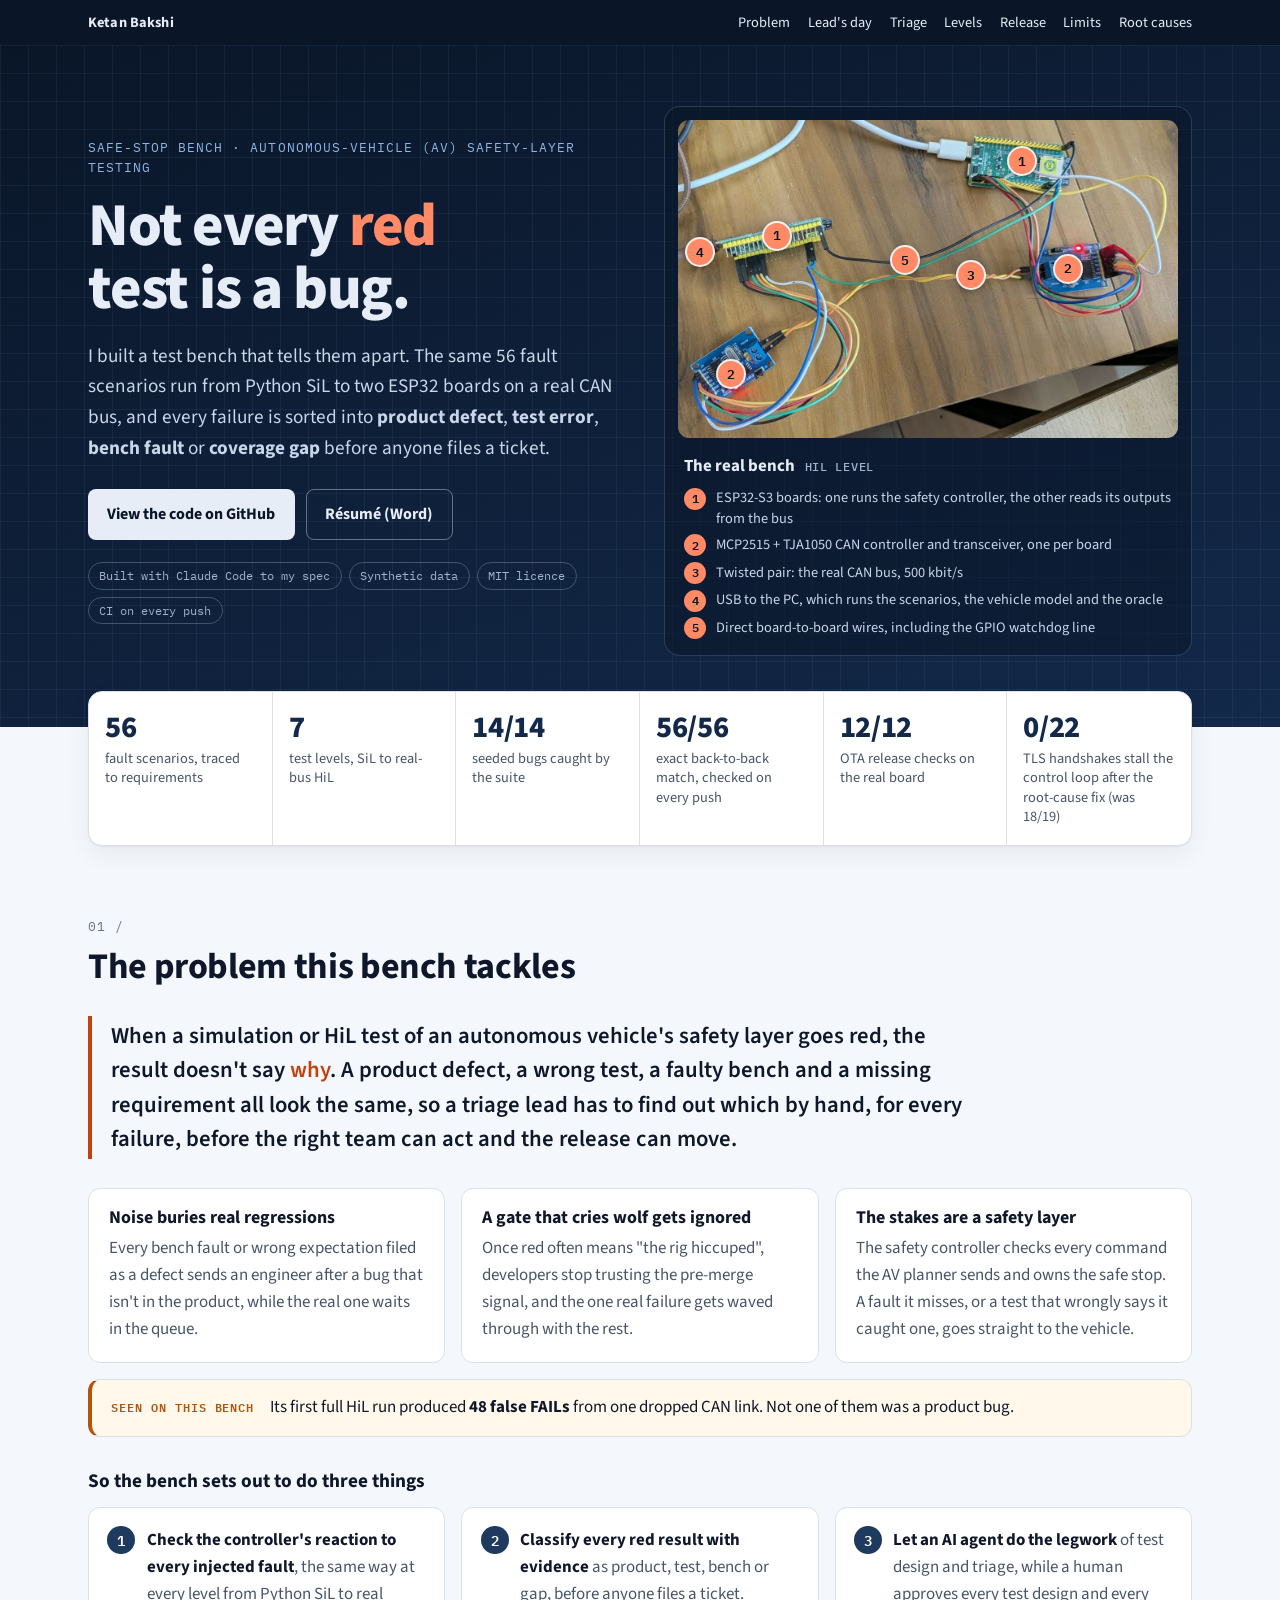
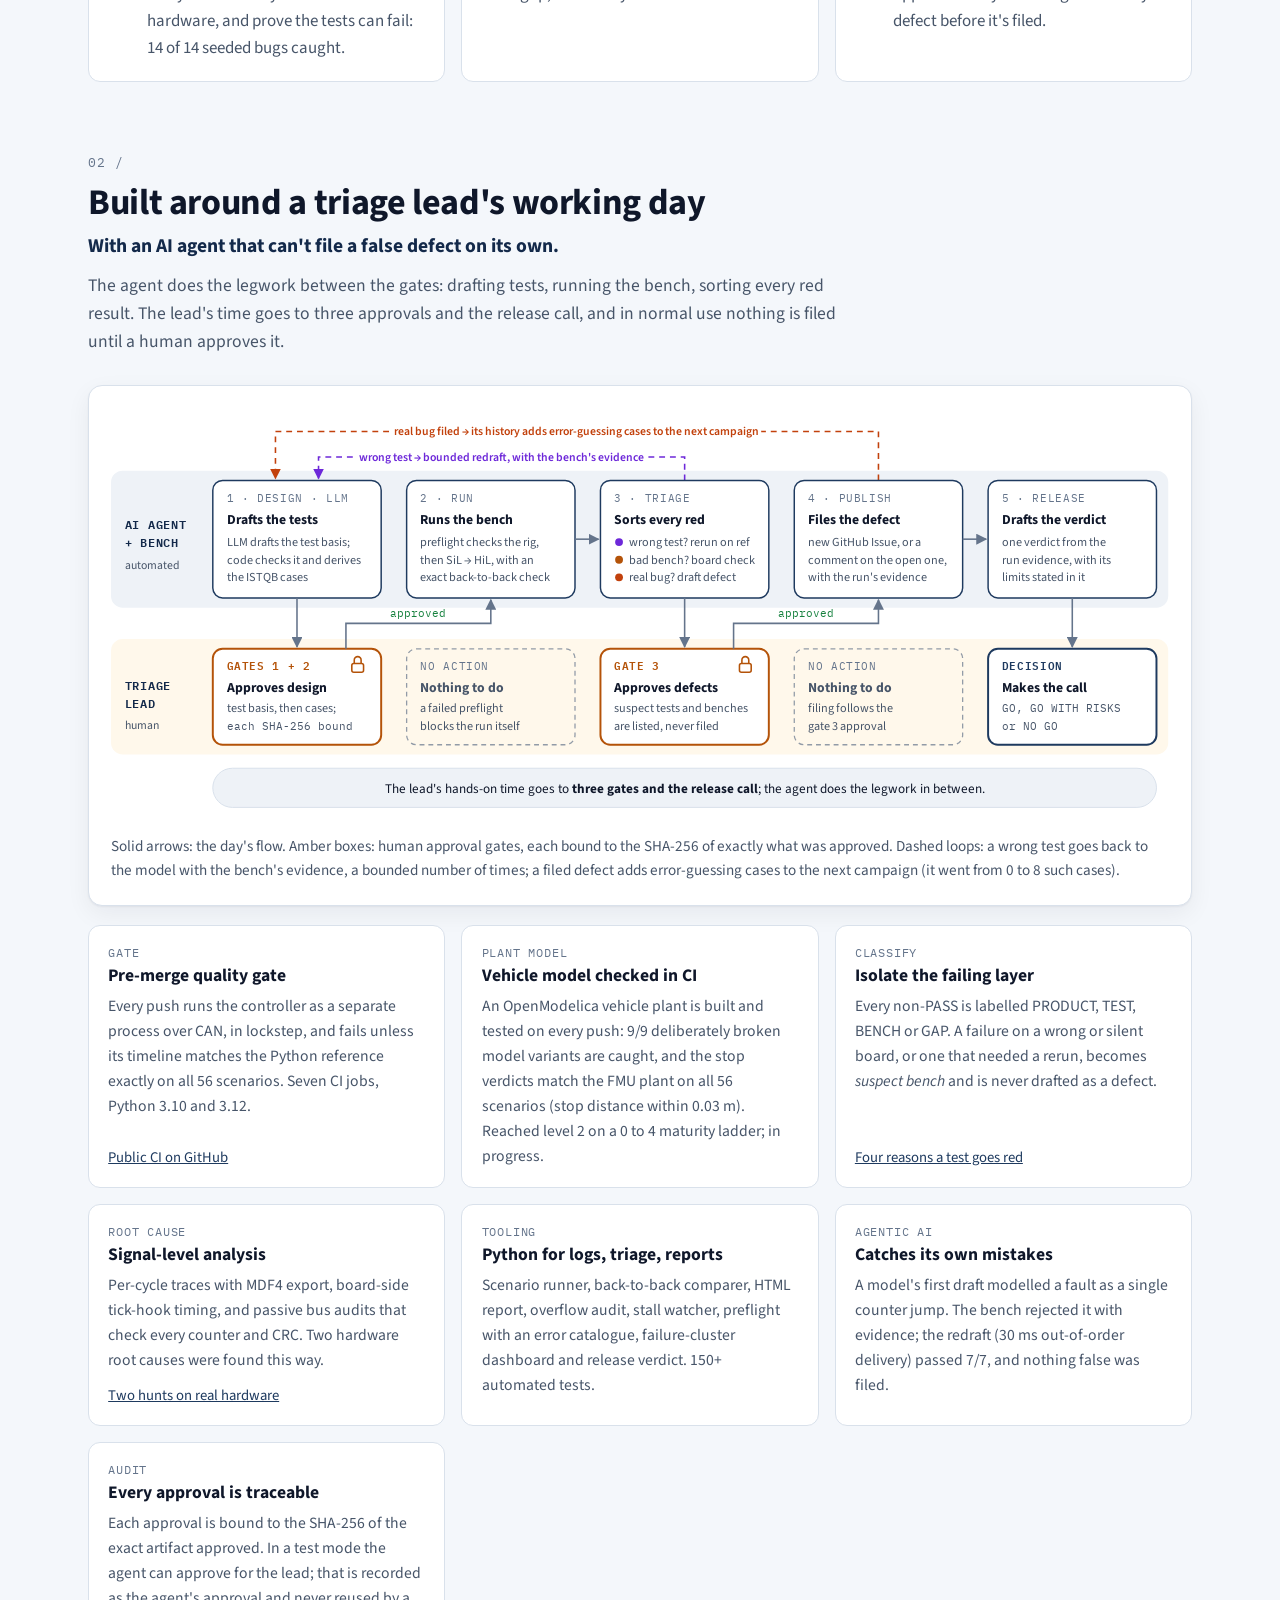
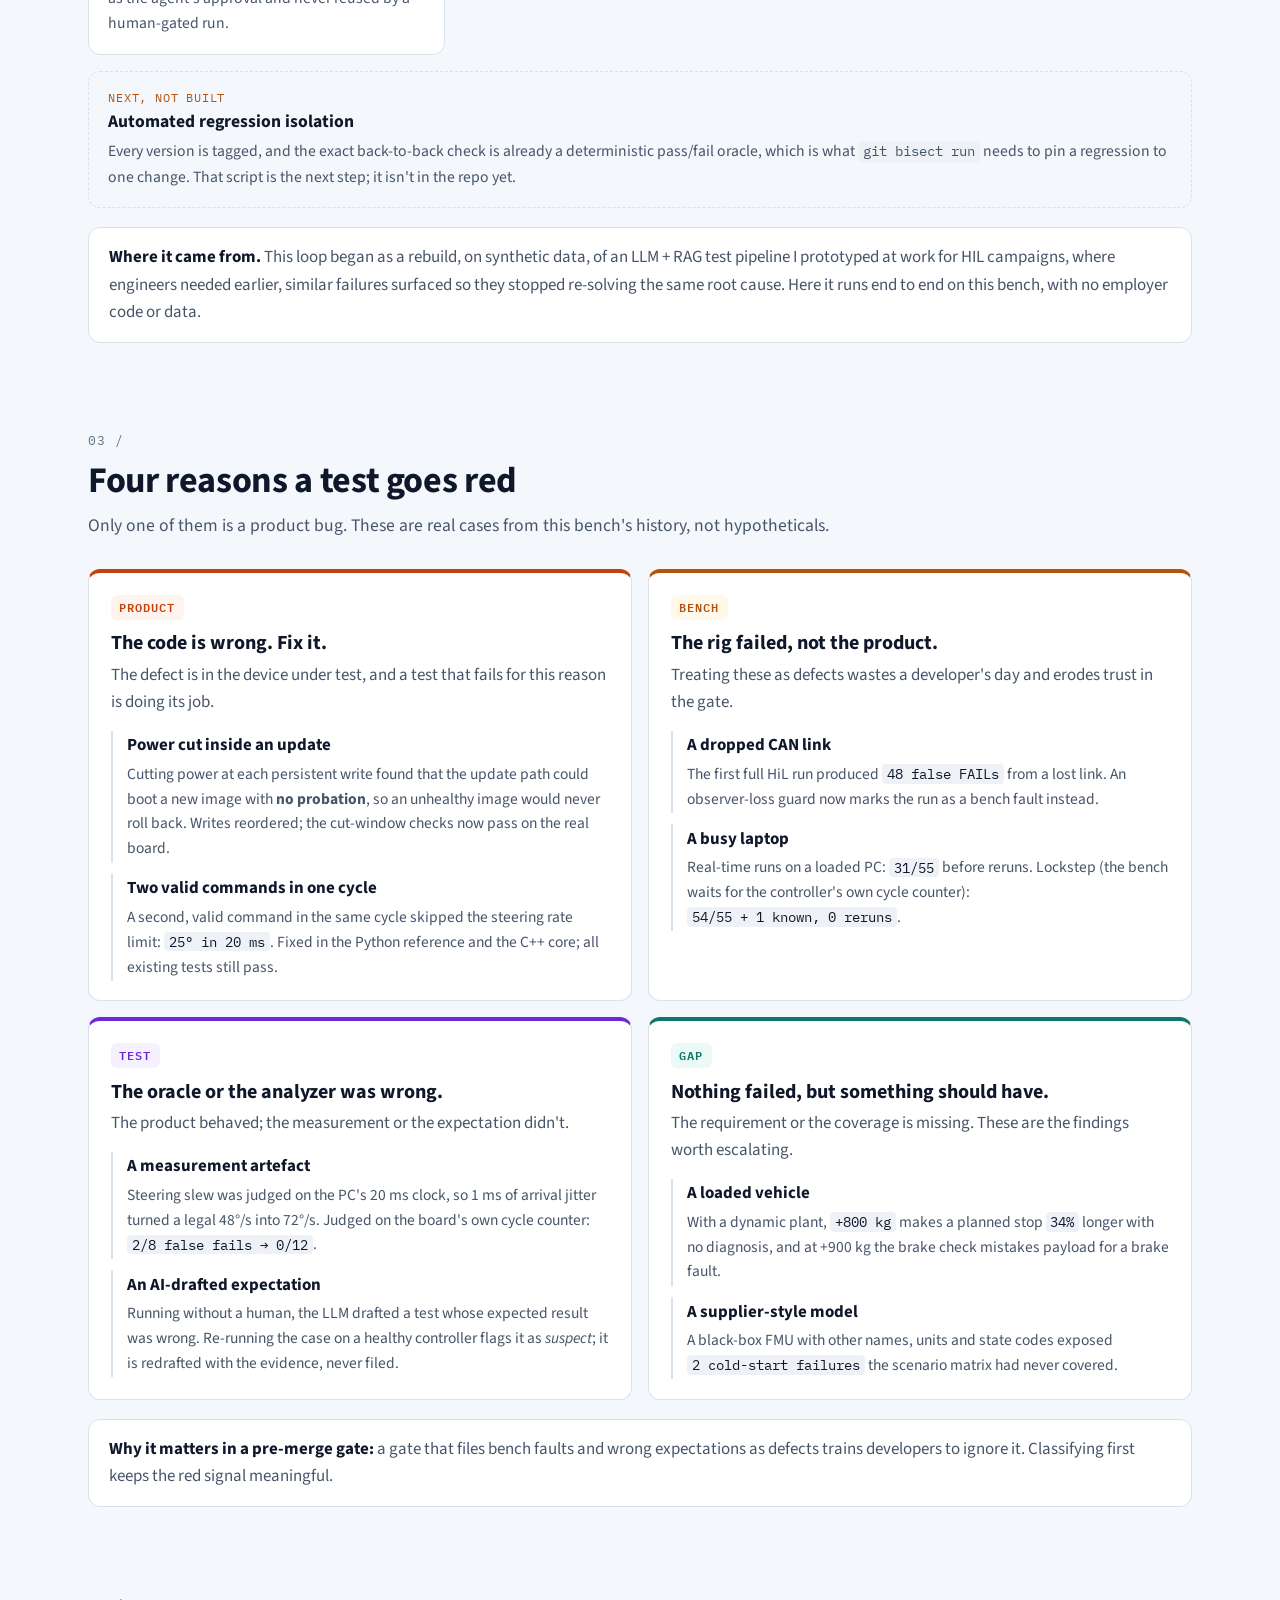
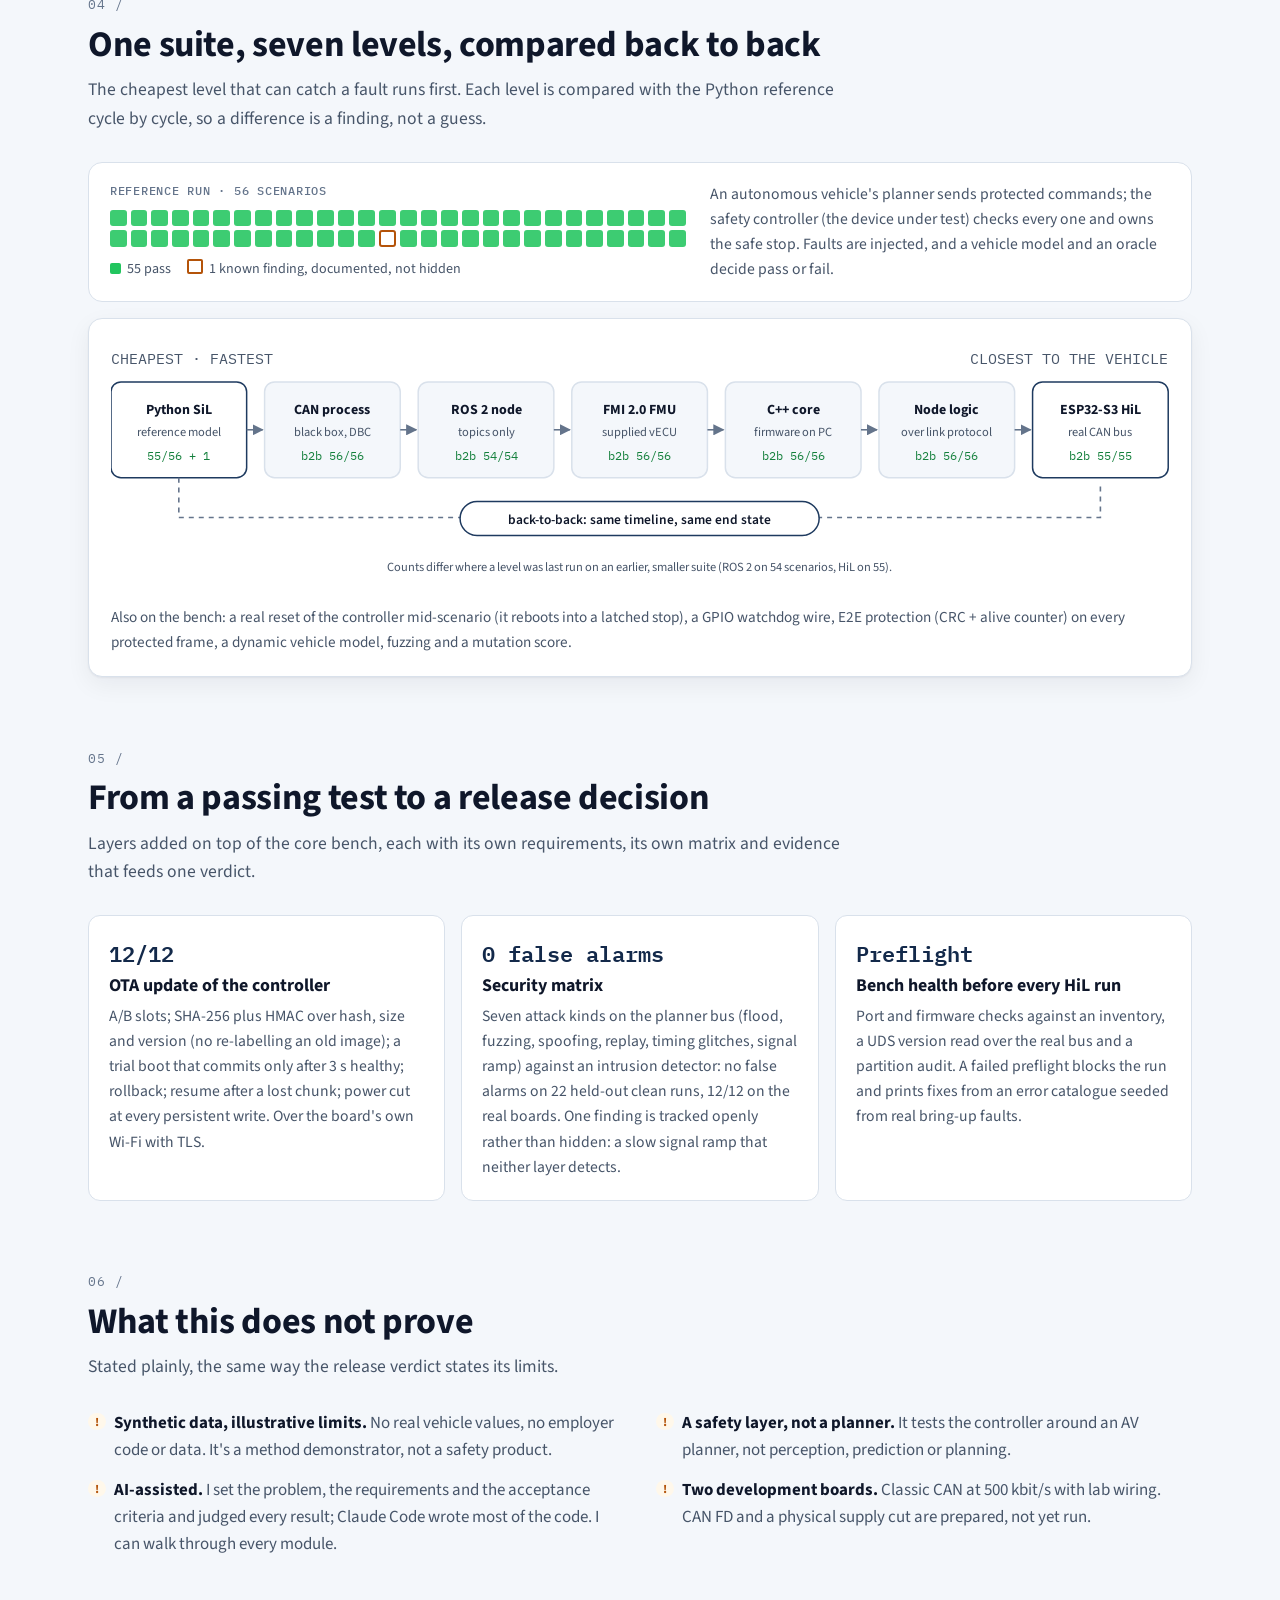
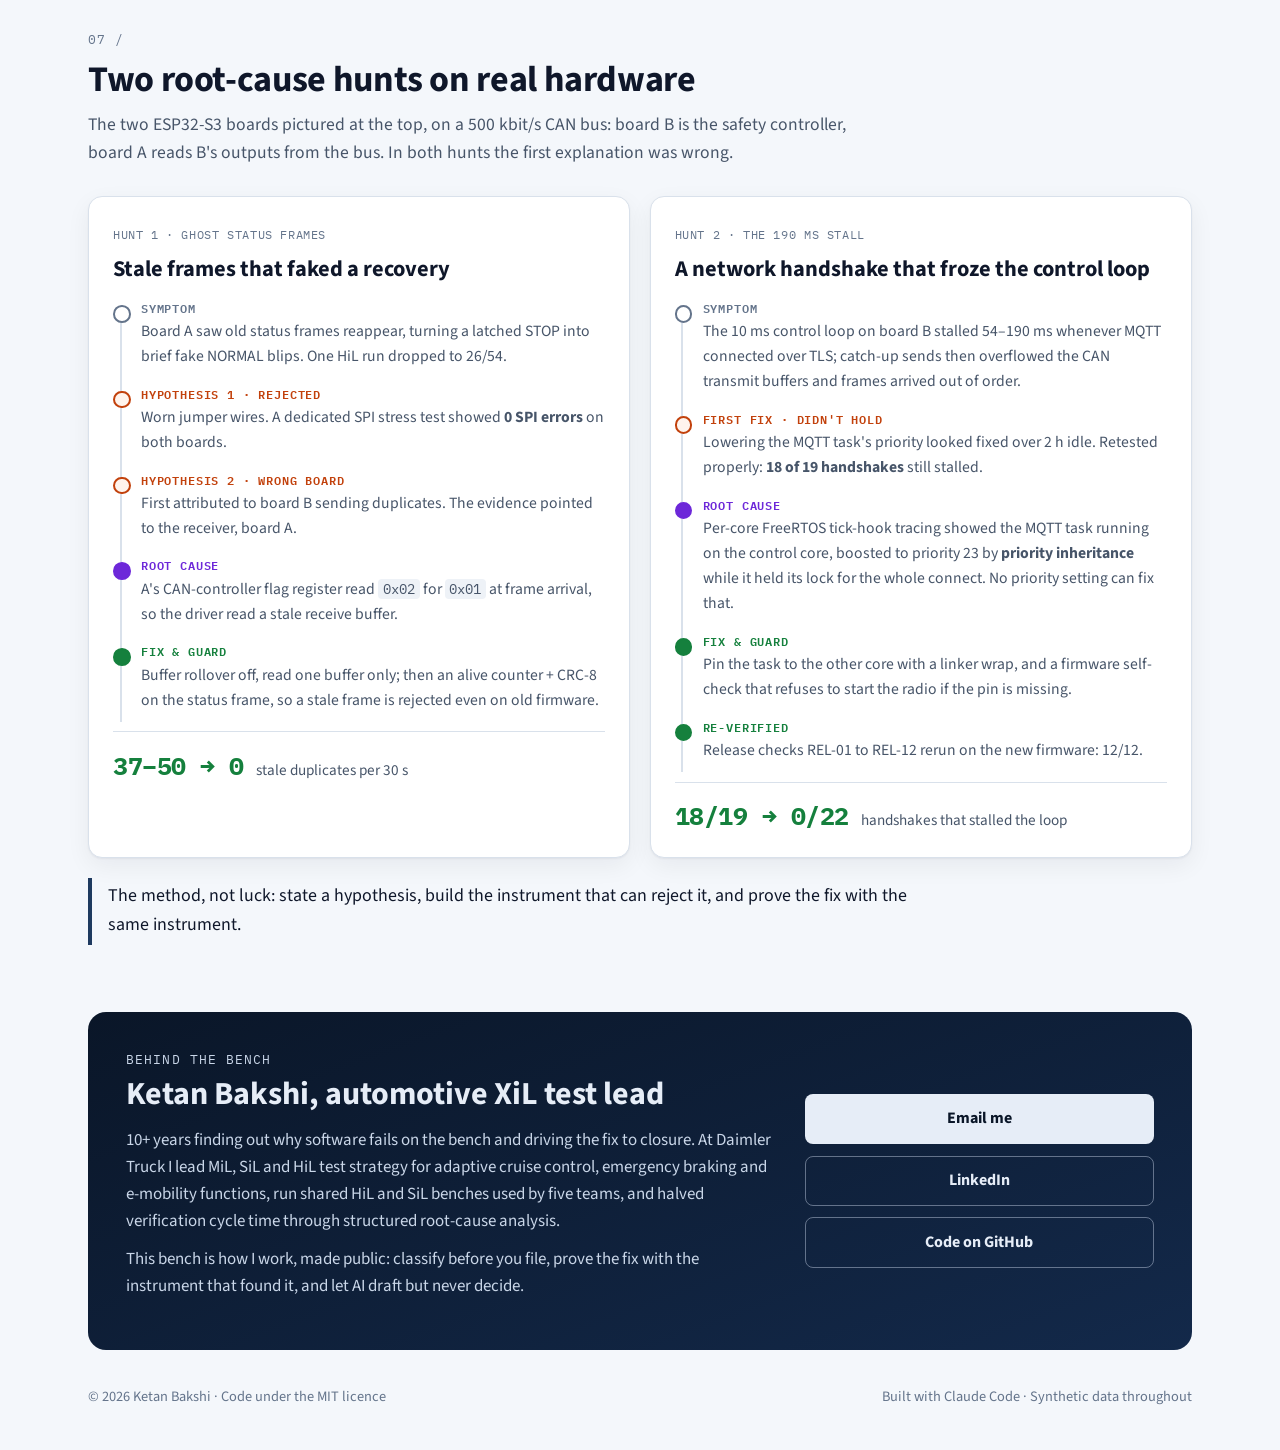
==== commit c5a24ffc: "Publish site 2026-10-15" ====
--- a/safe-stop-bench/index.html
+++ b/safe-stop-bench/index.html
@@ -476,6 +476,7 @@
 
   <div class="needs">
     <article class="ncard"><small>Gate</small><h3>Pre-merge quality gate</h3><p>Every push runs the controller as a separate process over CAN, in lockstep, and fails unless its timeline matches the Python reference exactly on all 56 scenarios. Seven CI jobs, Python 3.10 and 3.12.</p><a href="https://github.com/ketan01bakshi-dev/safe-stop-bench/actions" rel="noopener">Public CI on GitHub</a></article>
+    <article class="ncard"><small>Plant model</small><h3>Vehicle model checked in CI</h3><p>An OpenModelica vehicle plant is built and tested on every push: 9/9 deliberately broken model variants are caught, and the stop verdicts match the FMU plant on all 56 scenarios (stop distance within 0.03 m). Reached level 2 on a 0 to 4 maturity ladder; in progress.</p></article>
     <article class="ncard"><small>Classify</small><h3>Isolate the failing layer</h3><p>Every non-PASS is labelled PRODUCT, TEST, BENCH or GAP. A failure on a wrong or silent board, or one that needed a rerun, becomes <i>suspect bench</i> and is never drafted as a defect.</p><a href="#triage">Four reasons a test goes red</a></article>
     <article class="ncard"><small>Root cause</small><h3>Signal-level analysis</h3><p>Per-cycle traces with MDF4 export, board-side tick-hook timing, and passive bus audits that check every counter and CRC. Two hardware root causes were found this way.</p><a href="#hunts">Two hunts on real hardware</a></article>
     <article class="ncard"><small>Tooling</small><h3>Python for logs, triage, reports</h3><p>Scenario runner, back-to-back comparer, HTML report, overflow audit, stall watcher, preflight with an error catalogue, failure-cluster dashboard and release verdict. 150+ automated tests.</p></article>
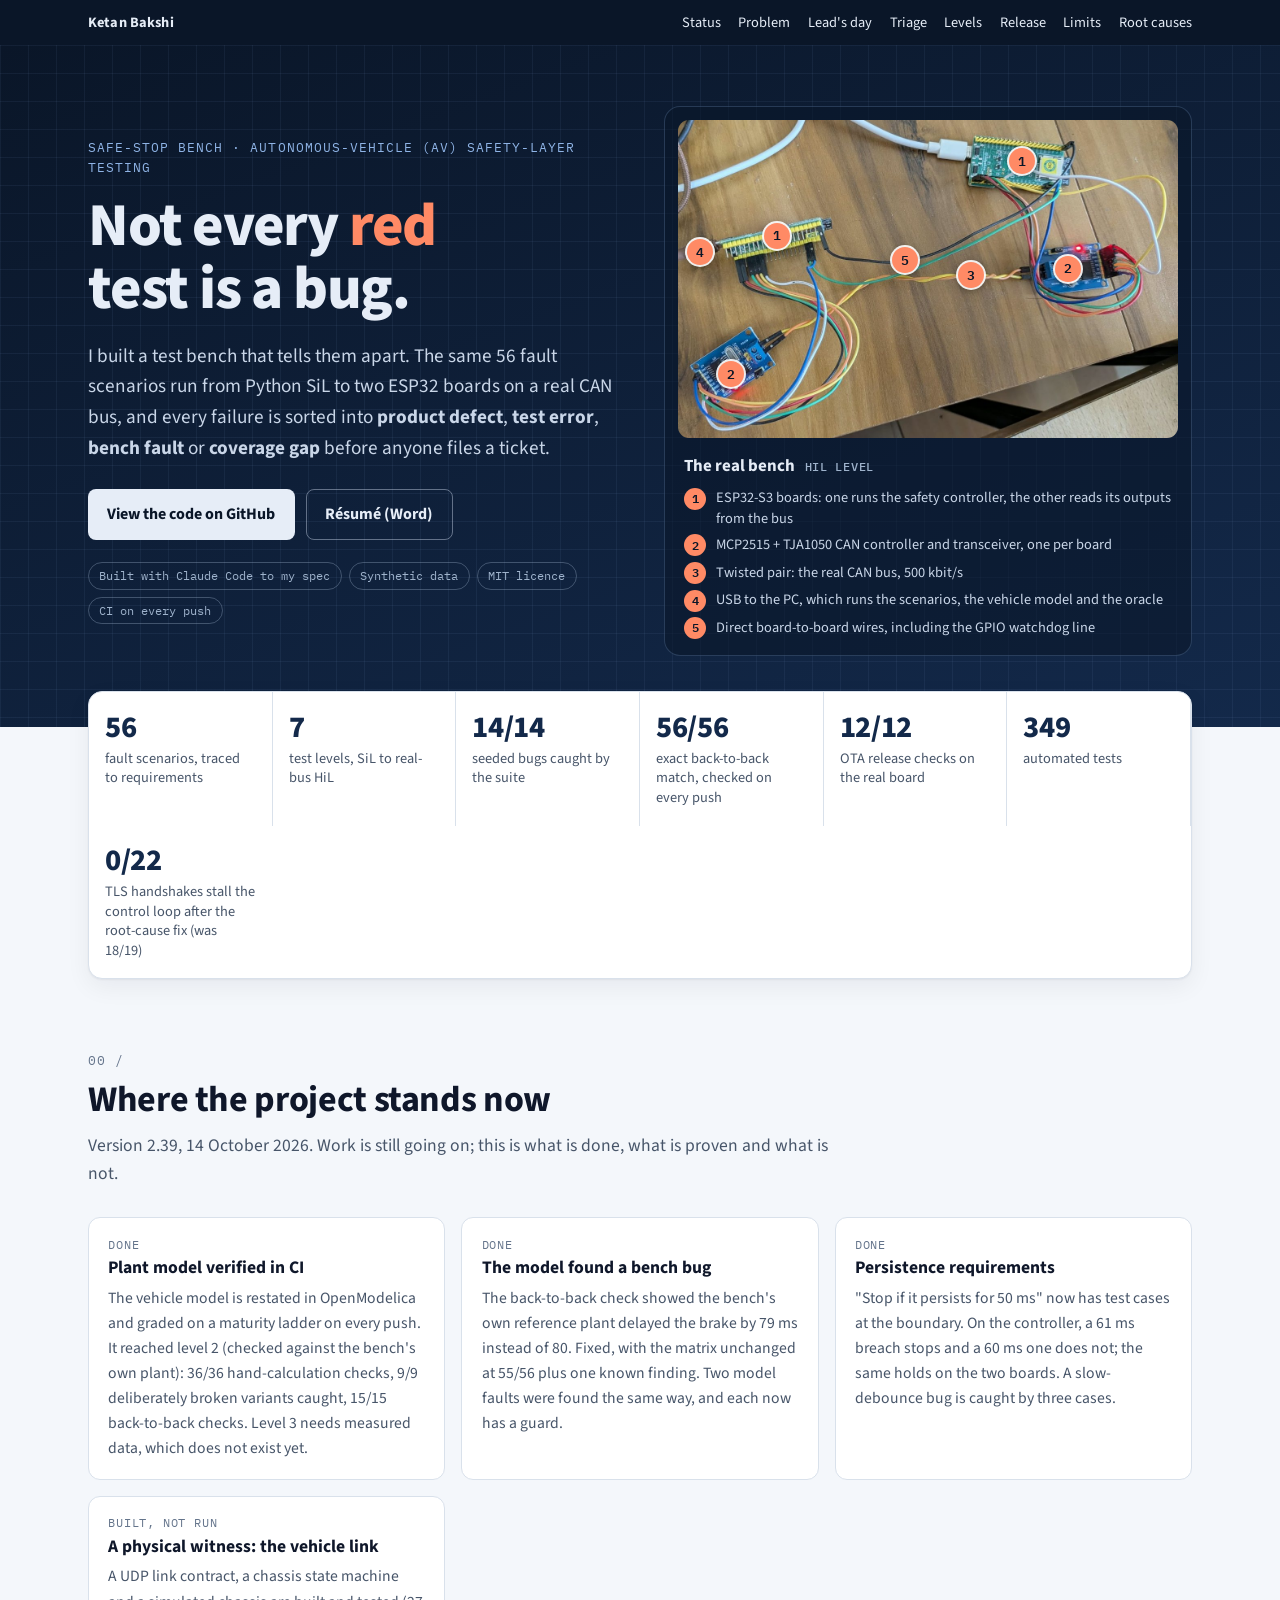
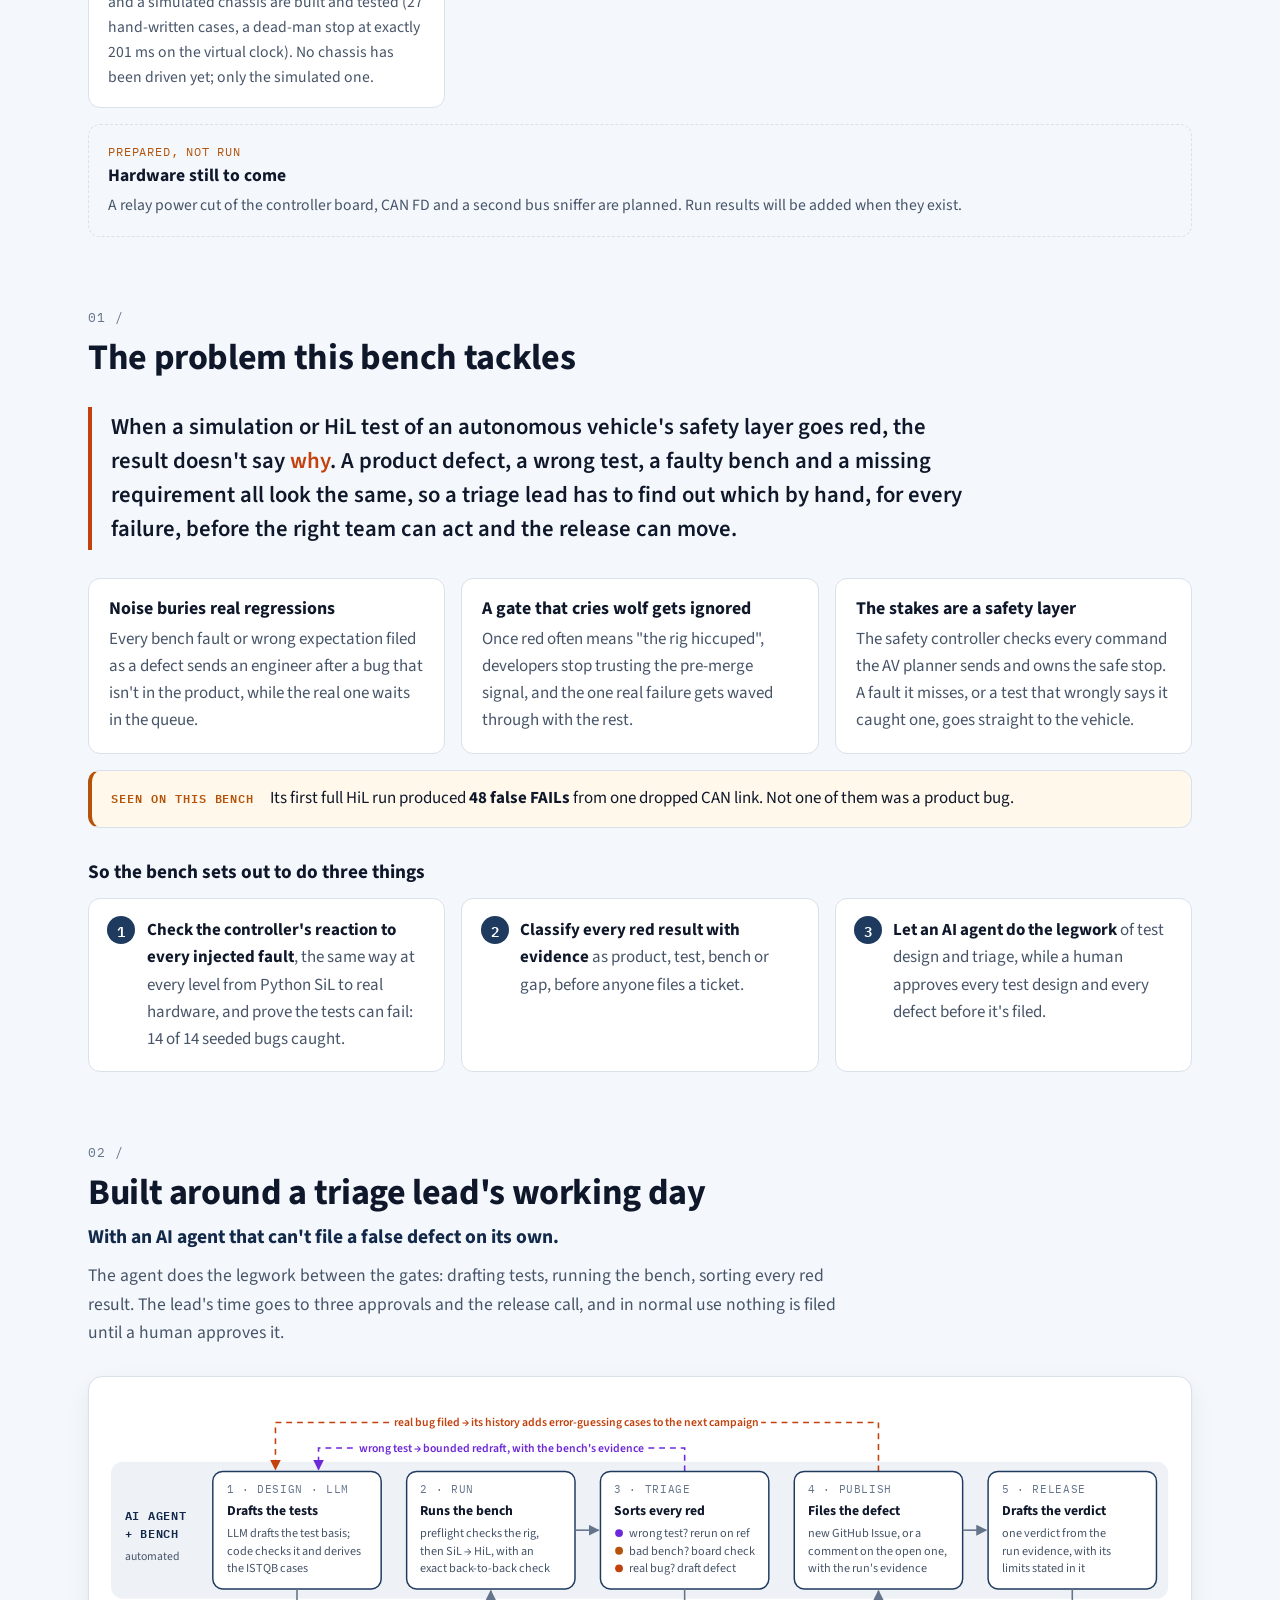
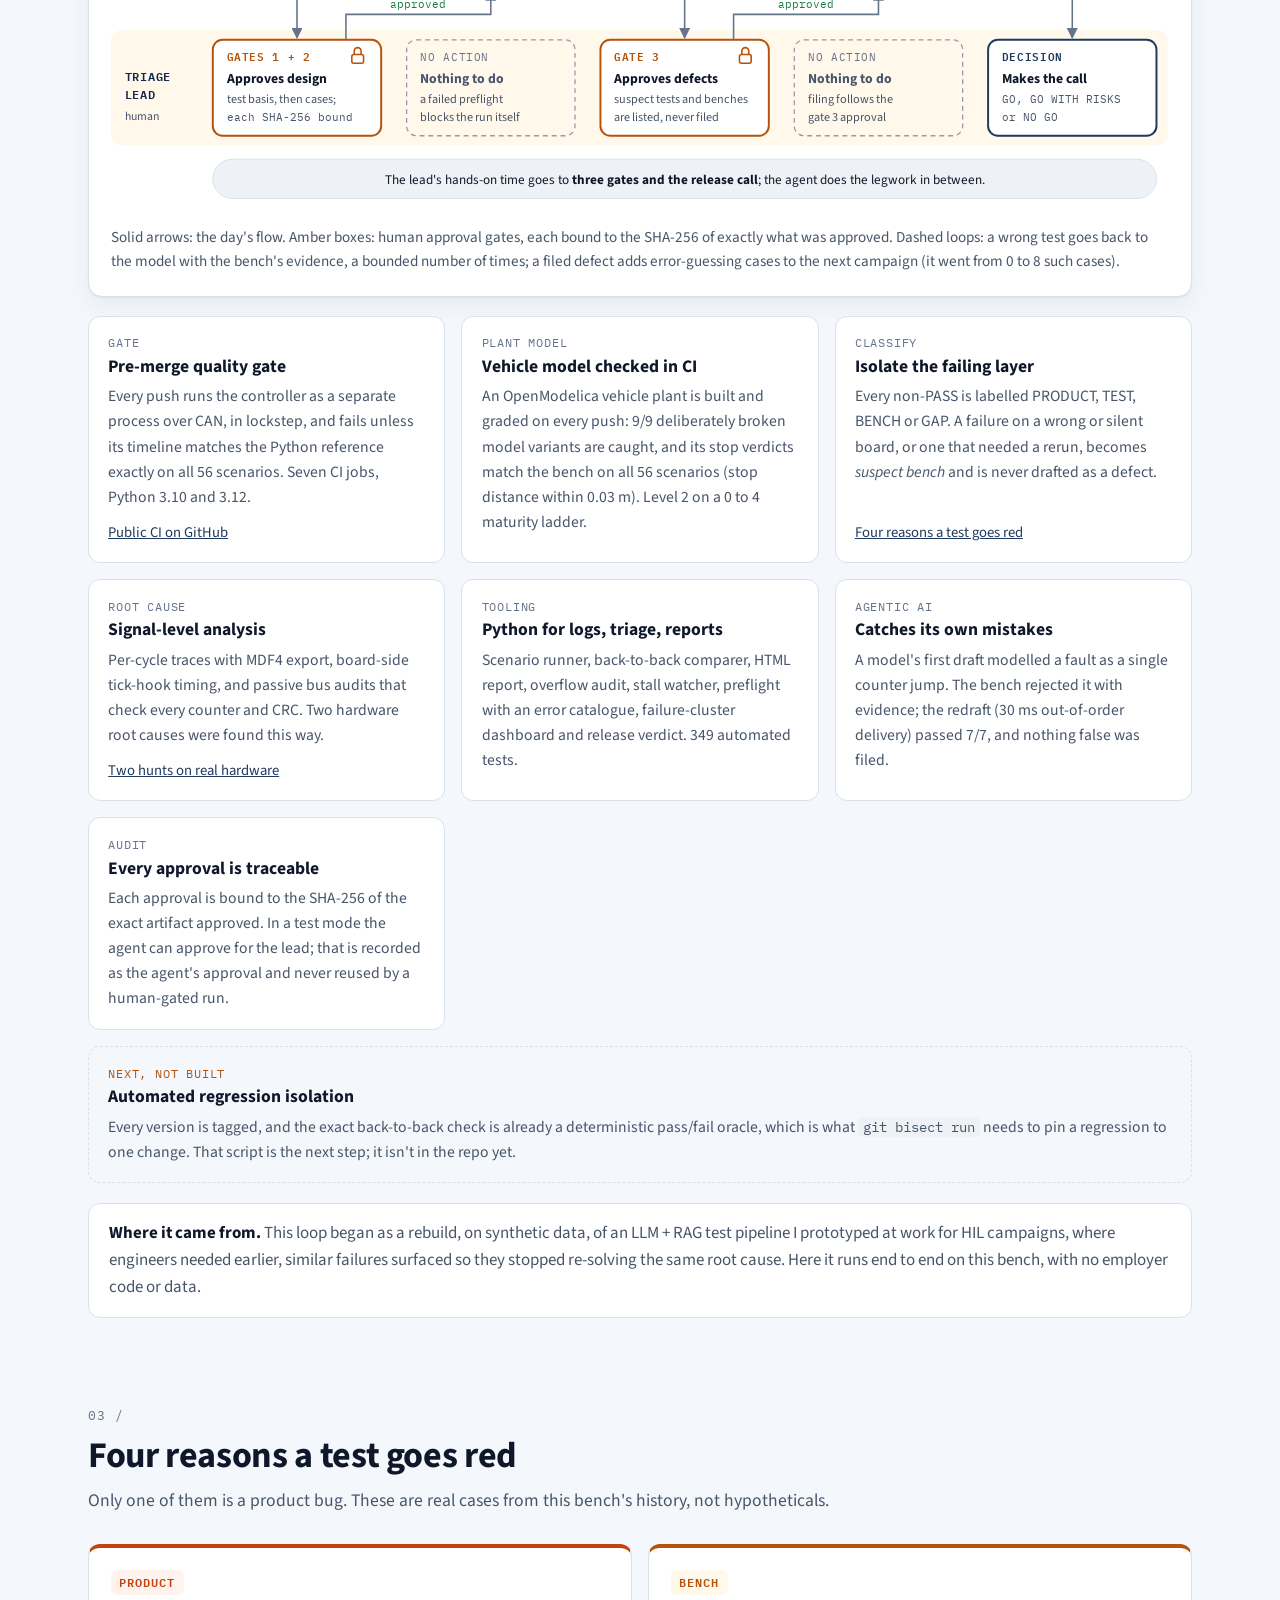
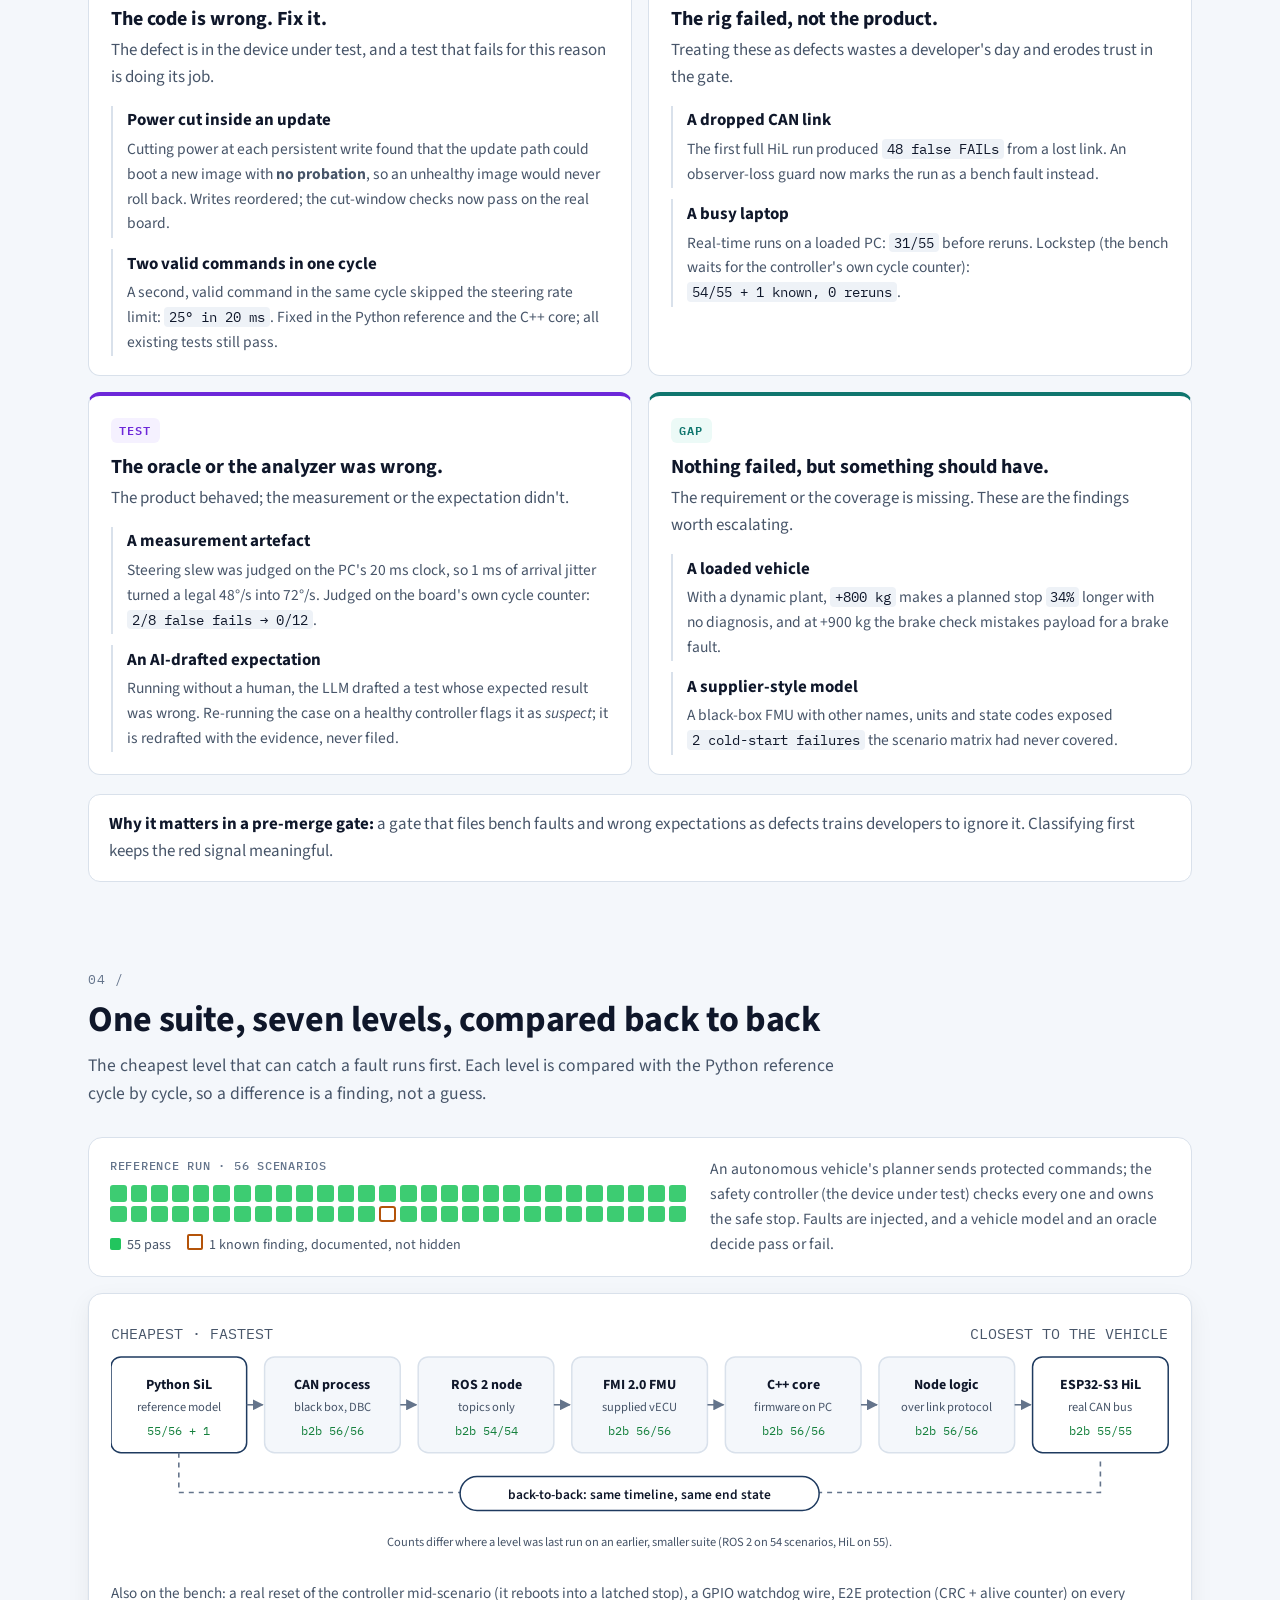
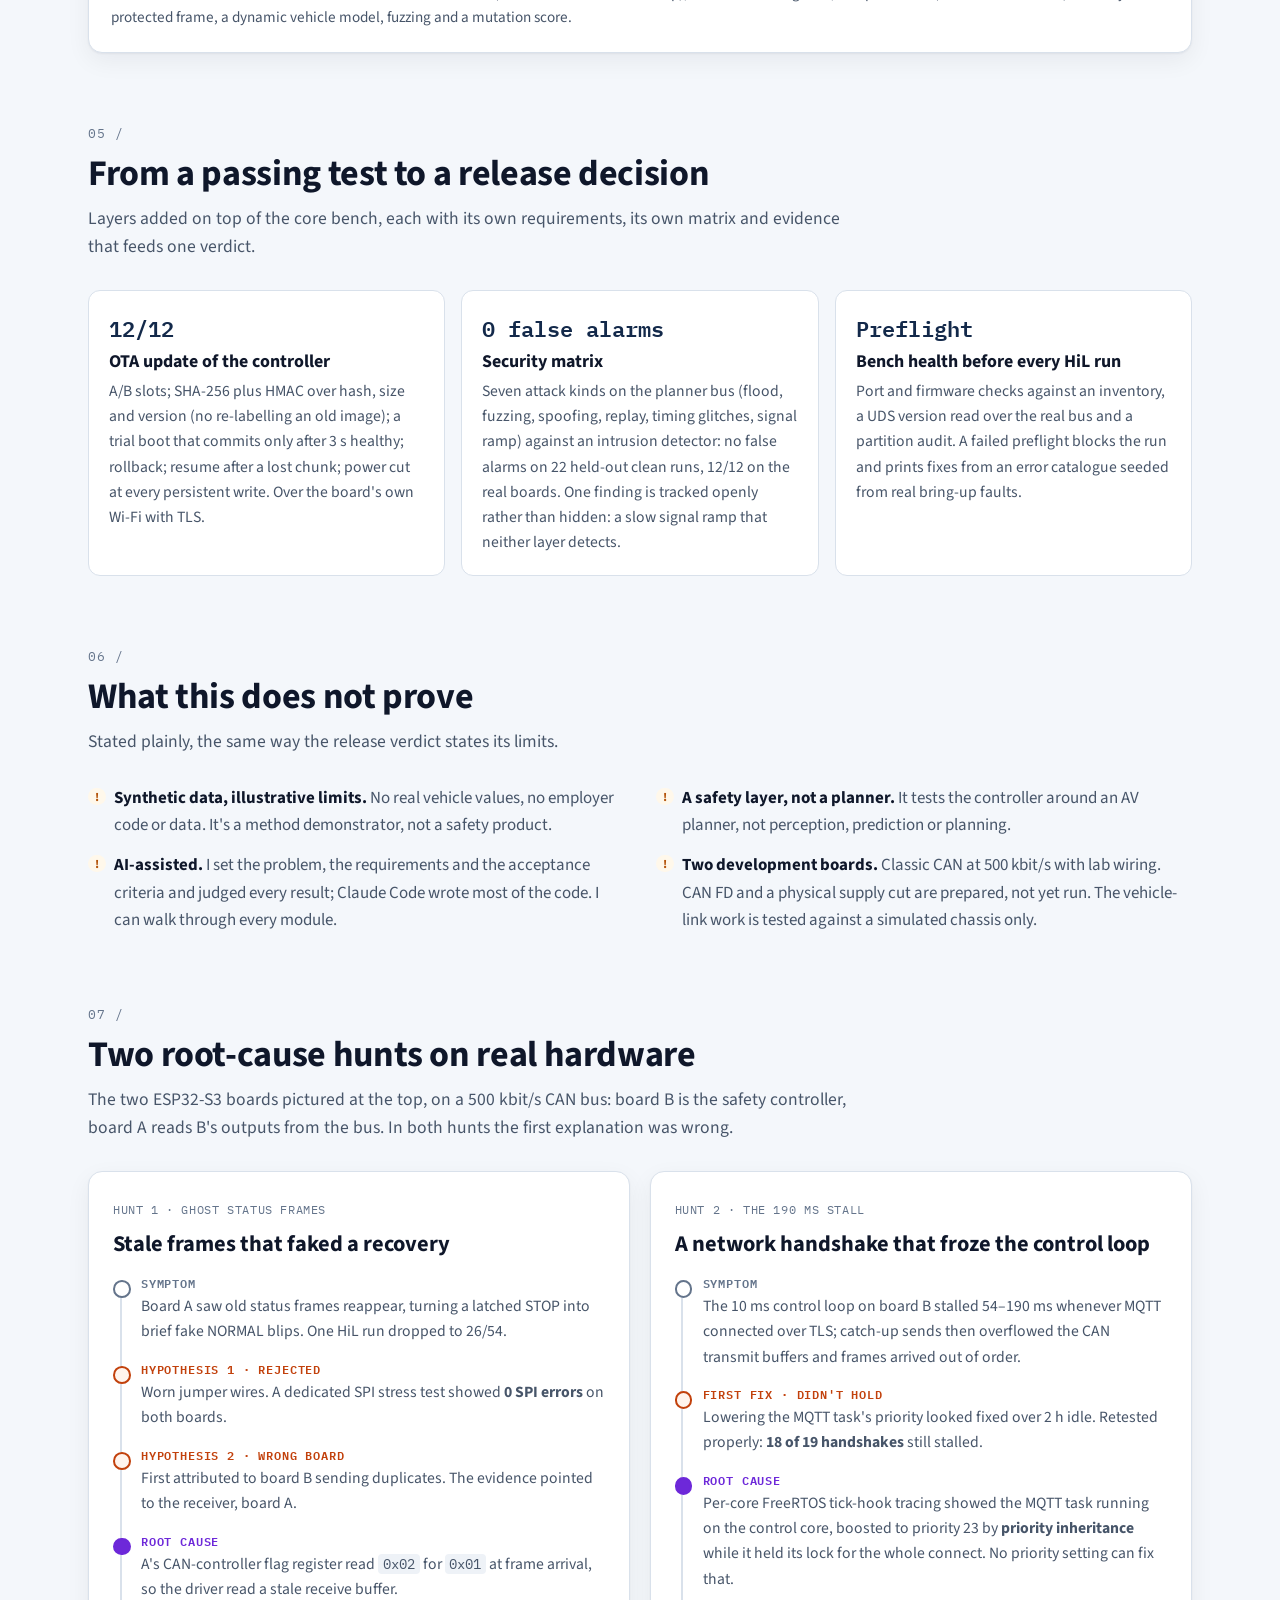
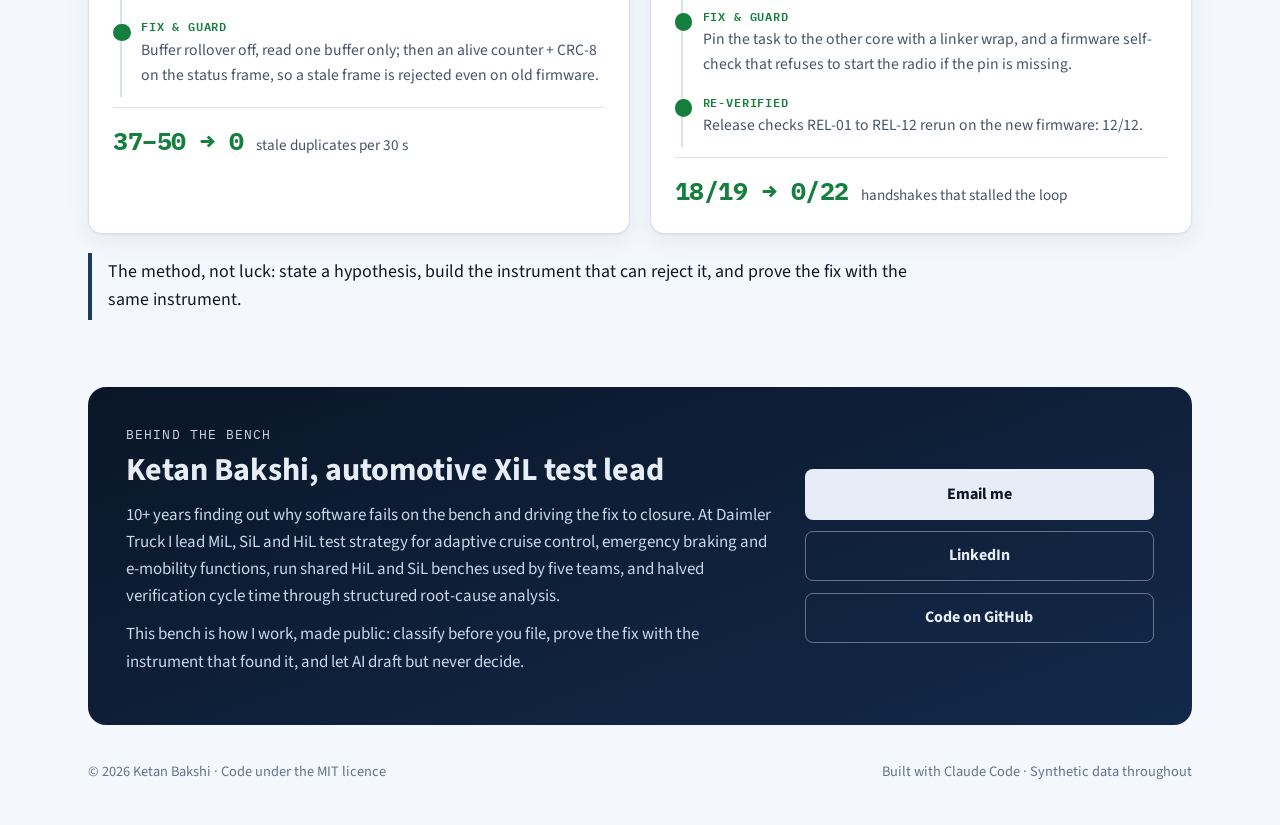
==== commit cccbdb69: "Publish site 2026-10-15" ====
--- a/safe-stop-bench/index.html
+++ b/safe-stop-bench/index.html
@@ -289,7 +289,7 @@
 <div class="topbar"><div class="wrap">
   <span class="brand">Ketan Bakshi</span>
   <nav aria-label="On this page">
-    <a href="#problem">Problem</a><a href="#day">Lead's day</a><a href="#triage">Triage</a><a href="#levels">Levels</a><a href="#release">Release</a><a href="#limits">Limits</a><a href="#hunts">Root causes</a>
+    <a href="#status">Status</a><a href="#problem">Problem</a><a href="#day">Lead's day</a><a href="#triage">Triage</a><a href="#levels">Levels</a><a href="#release">Release</a><a href="#limits">Limits</a><a href="#hunts">Root causes</a>
   </nav>
 </div></div>
 
@@ -339,11 +339,27 @@
     <li><strong>14/14</strong><span>seeded bugs caught by the suite</span></li>
     <li><strong>56/56</strong><span>exact back-to-back match, checked on every push</span></li>
     <li><strong>12/12</strong><span>OTA release checks on the real board</span></li>
+    <li><strong>349</strong><span>automated tests</span></li>
     <li><strong>0/22</strong><span>TLS handshakes stall the control loop after the root-cause fix (was 18/19)</span></li>
   </ul>
 </div>
 
 <main class="wrap">
+
+<section class="block" id="status">
+  <div class="sec-head">
+    <span class="sec-num">00 /</span>
+    <h2 class="sec">Where the project stands now</h2>
+    <p>Version 2.39, 14 October 2026. Work is still going on; this is what is done, what is proven and what is not.</p>
+  </div>
+  <div class="needs">
+    <article class="ncard"><small>Done</small><h3>Plant model verified in CI</h3><p>The vehicle model is restated in OpenModelica and graded on a maturity ladder on every push. It reached level 2 (checked against the bench's own plant): 36/36 hand-calculation checks, 9/9 deliberately broken variants caught, 15/15 back-to-back checks. Level 3 needs measured data, which does not exist yet.</p></article>
+    <article class="ncard"><small>Done</small><h3>The model found a bench bug</h3><p>The back-to-back check showed the bench's own reference plant delayed the brake by 79 ms instead of 80. Fixed, with the matrix unchanged at 55/56 plus one known finding. Two model faults were found the same way, and each now has a guard.</p></article>
+    <article class="ncard"><small>Done</small><h3>Persistence requirements</h3><p>"Stop if it persists for 50 ms" now has test cases at the boundary. On the controller, a 61 ms breach stops and a 60 ms one does not; the same holds on the two boards. A slow-debounce bug is caught by three cases.</p></article>
+    <article class="ncard"><small>Built, not run</small><h3>A physical witness: the vehicle link</h3><p>A UDP link contract, a chassis state machine and a simulated chassis are built and tested (27 hand-written cases, a dead-man stop at exactly 201 ms on the virtual clock). No chassis has been driven yet; only the simulated one.</p></article>
+    <article class="ncard next"><small>Prepared, not run</small><h3>Hardware still to come</h3><p>A relay power cut of the controller board, CAN FD and a second bus sniffer are planned. Run results will be added when they exist.</p></article>
+  </div>
+</section>
 
 <section class="block" id="problem">
   <div class="sec-head">
@@ -476,10 +492,10 @@
 
   <div class="needs">
     <article class="ncard"><small>Gate</small><h3>Pre-merge quality gate</h3><p>Every push runs the controller as a separate process over CAN, in lockstep, and fails unless its timeline matches the Python reference exactly on all 56 scenarios. Seven CI jobs, Python 3.10 and 3.12.</p><a href="https://github.com/ketan01bakshi-dev/safe-stop-bench/actions" rel="noopener">Public CI on GitHub</a></article>
-    <article class="ncard"><small>Plant model</small><h3>Vehicle model checked in CI</h3><p>An OpenModelica vehicle plant is built and tested on every push: 9/9 deliberately broken model variants are caught, and the stop verdicts match the FMU plant on all 56 scenarios (stop distance within 0.03 m). Reached level 2 on a 0 to 4 maturity ladder; in progress.</p></article>
+    <article class="ncard"><small>Plant model</small><h3>Vehicle model checked in CI</h3><p>An OpenModelica vehicle plant is built and graded on every push: 9/9 deliberately broken model variants are caught, and its stop verdicts match the bench on all 56 scenarios (stop distance within 0.03 m). Level 2 on a 0 to 4 maturity ladder.</p></article>
     <article class="ncard"><small>Classify</small><h3>Isolate the failing layer</h3><p>Every non-PASS is labelled PRODUCT, TEST, BENCH or GAP. A failure on a wrong or silent board, or one that needed a rerun, becomes <i>suspect bench</i> and is never drafted as a defect.</p><a href="#triage">Four reasons a test goes red</a></article>
     <article class="ncard"><small>Root cause</small><h3>Signal-level analysis</h3><p>Per-cycle traces with MDF4 export, board-side tick-hook timing, and passive bus audits that check every counter and CRC. Two hardware root causes were found this way.</p><a href="#hunts">Two hunts on real hardware</a></article>
-    <article class="ncard"><small>Tooling</small><h3>Python for logs, triage, reports</h3><p>Scenario runner, back-to-back comparer, HTML report, overflow audit, stall watcher, preflight with an error catalogue, failure-cluster dashboard and release verdict. 150+ automated tests.</p></article>
+    <article class="ncard"><small>Tooling</small><h3>Python for logs, triage, reports</h3><p>Scenario runner, back-to-back comparer, HTML report, overflow audit, stall watcher, preflight with an error catalogue, failure-cluster dashboard and release verdict. 349 automated tests.</p></article>
     <article class="ncard"><small>Agentic AI</small><h3>Catches its own mistakes</h3><p>A model's first draft modelled a fault as a single counter jump. The bench rejected it with evidence; the redraft (30 ms out-of-order delivery) passed 7/7, and nothing false was filed.</p></article>
     <article class="ncard"><small>Audit</small><h3>Every approval is traceable</h3><p>Each approval is bound to the SHA-256 of the exact artifact approved. In a test mode the agent can approve for the lead; that is recorded as the agent's approval and never reused by a human-gated run.</p></article>
     <article class="ncard next"><small>Next, not built</small><h3>Automated regression isolation</h3><p>Every version is tagged, and the exact back-to-back check is already a deterministic pass/fail oracle, which is what <code>git bisect run</code> needs to pin a regression to one change. That script is the next step; it isn't in the repo yet.</p></article>
@@ -599,7 +615,7 @@
     <li><b>Synthetic data, illustrative limits.</b> No real vehicle values, no employer code or data. It's a method demonstrator, not a safety product.</li>
     <li><b>A safety layer, not a planner.</b> It tests the controller around an AV planner, not perception, prediction or planning.</li>
     <li><b>AI-assisted.</b> I set the problem, the requirements and the acceptance criteria and judged every result; Claude Code wrote most of the code. I can walk through every module.</li>
-    <li><b>Two development boards.</b> Classic CAN at 500 kbit/s with lab wiring. CAN FD and a physical supply cut are prepared, not yet run.</li>
+    <li><b>Two development boards.</b> Classic CAN at 500 kbit/s with lab wiring. CAN FD and a physical supply cut are prepared, not yet run. The vehicle-link work is tested against a simulated chassis only.</li>
   </ul>
 </section>
 
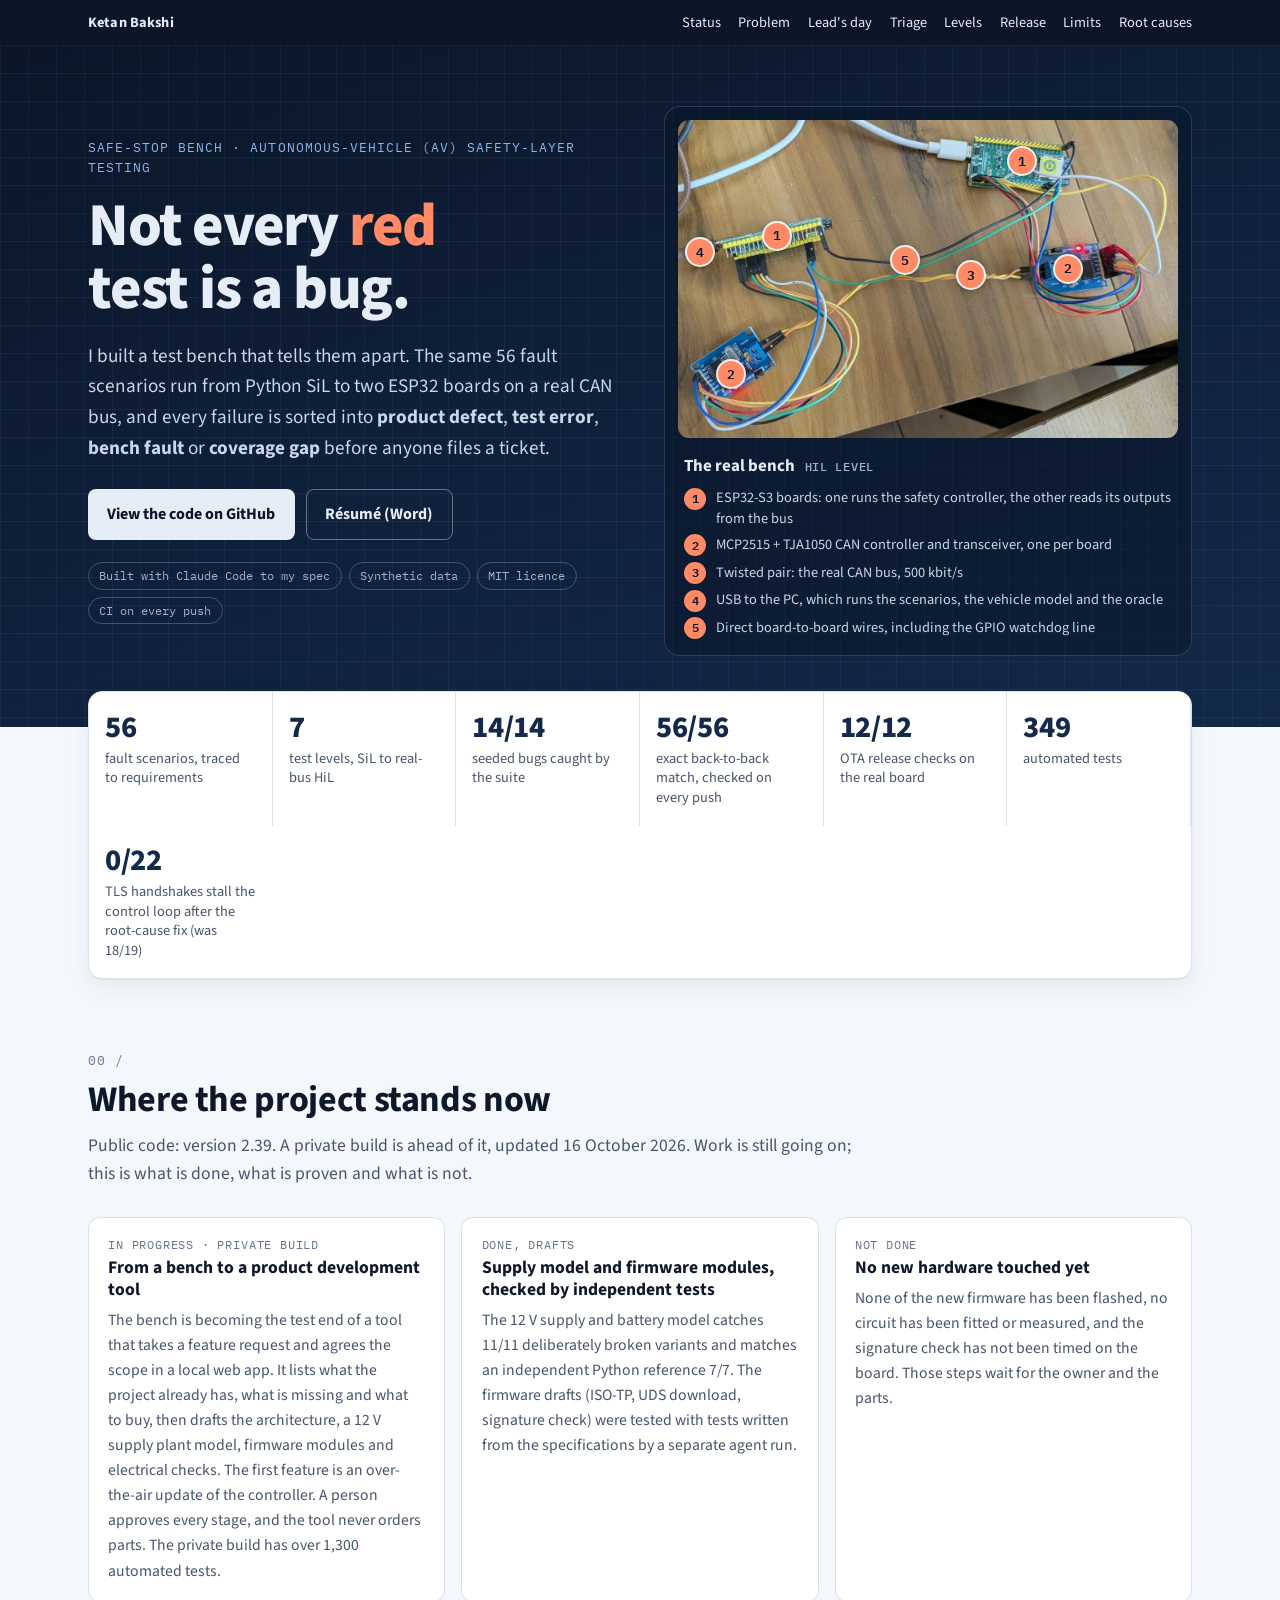
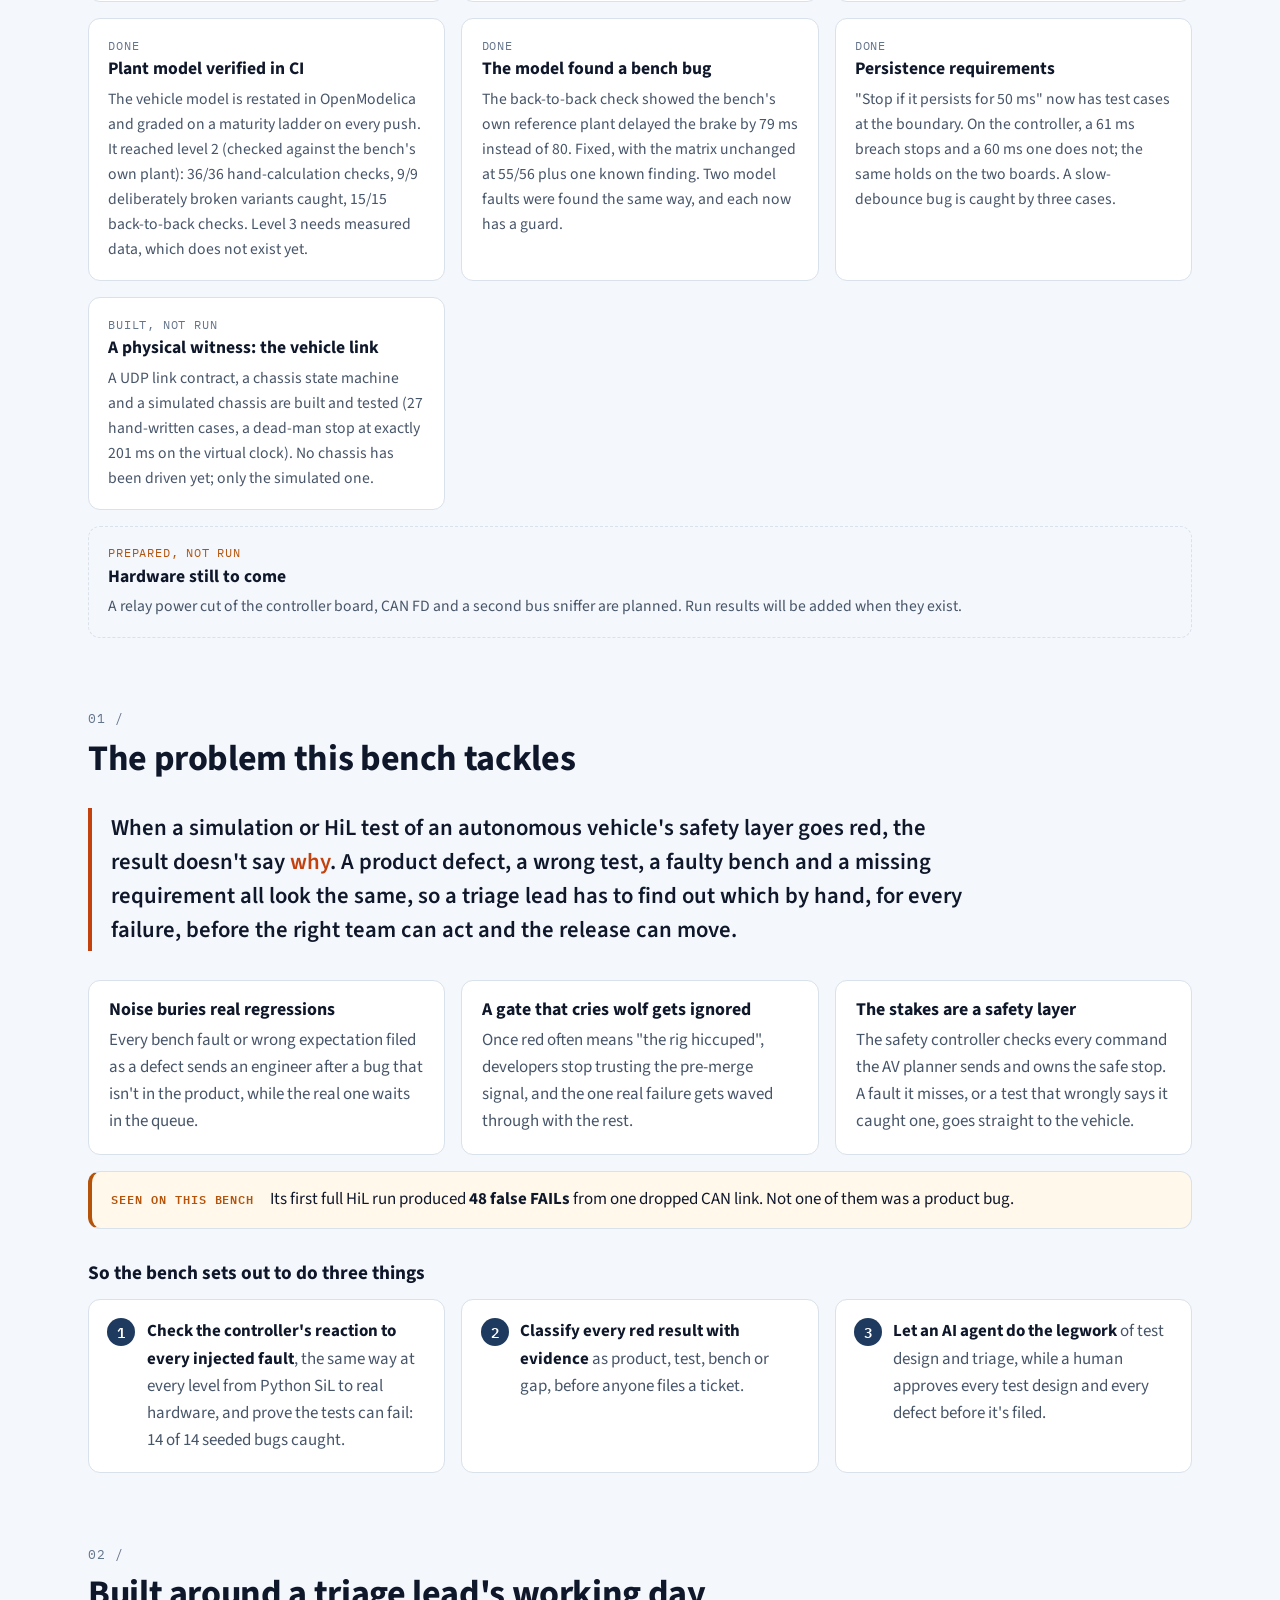
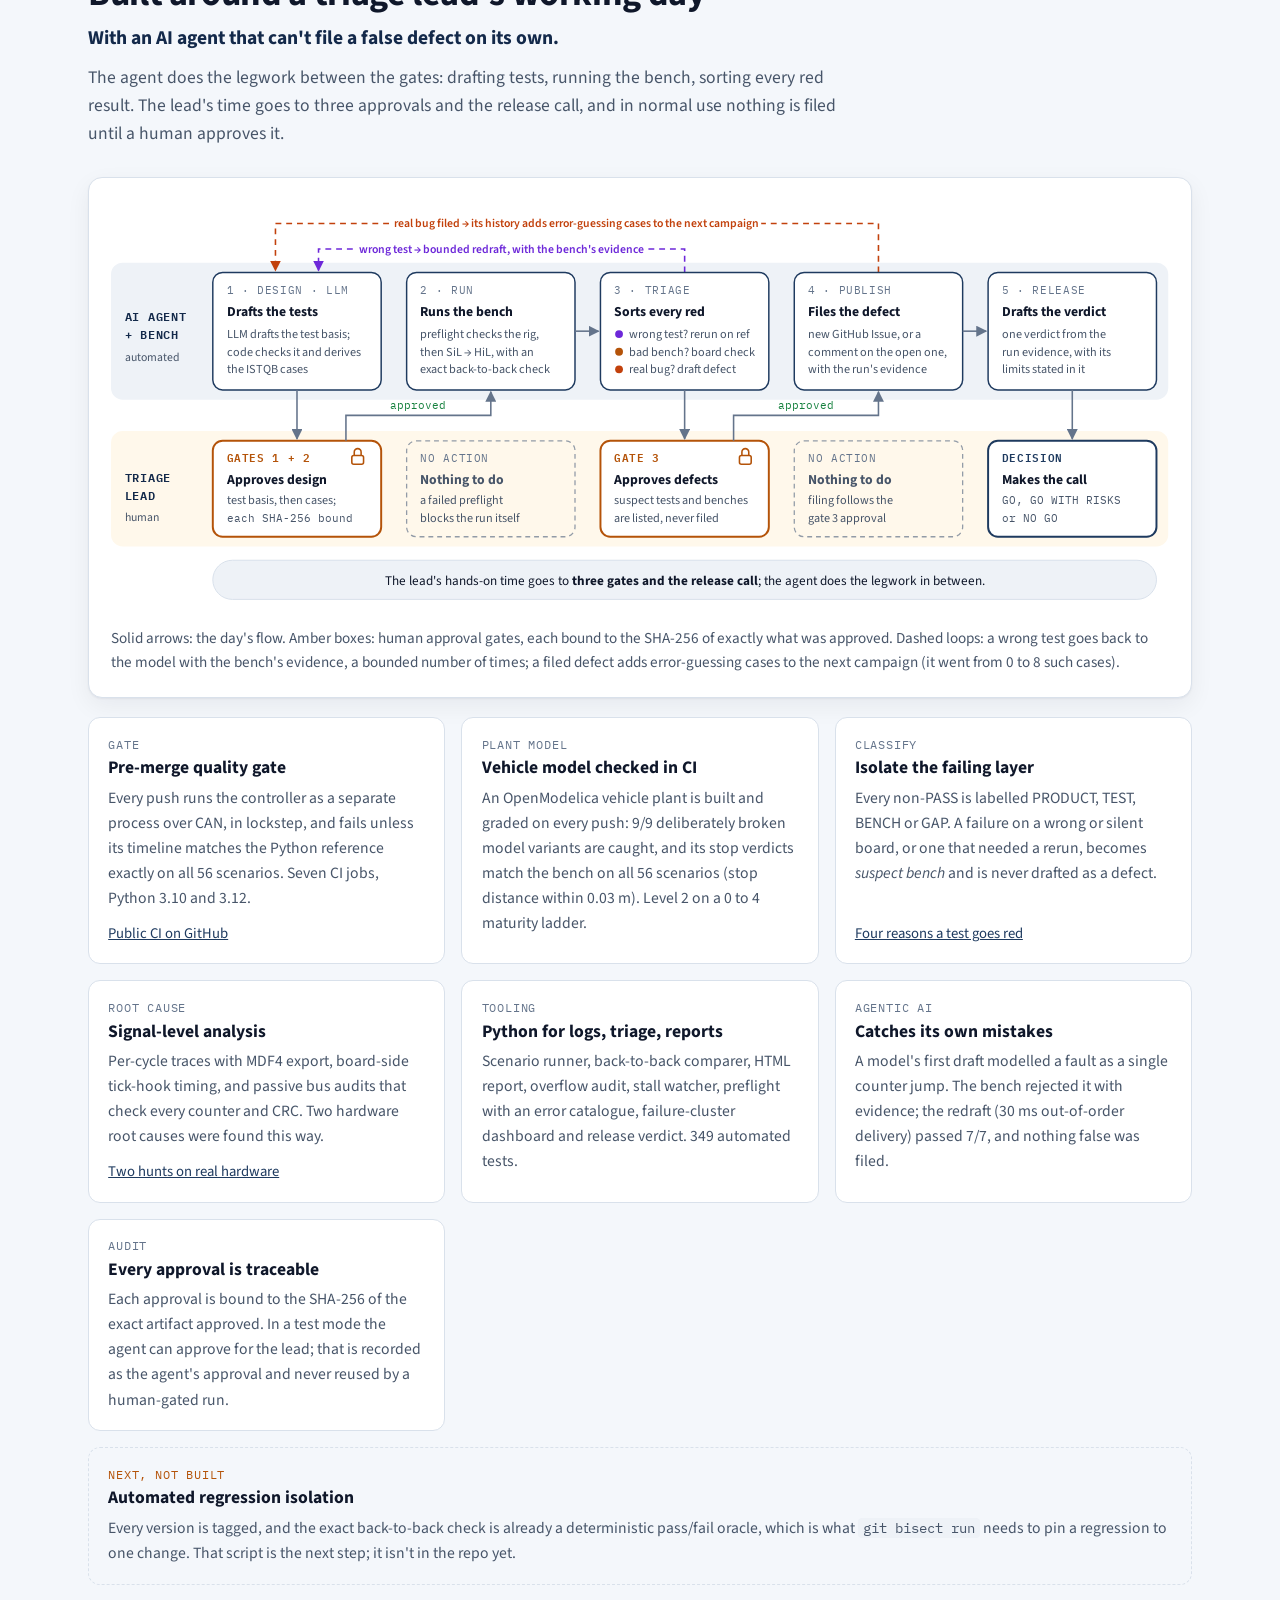
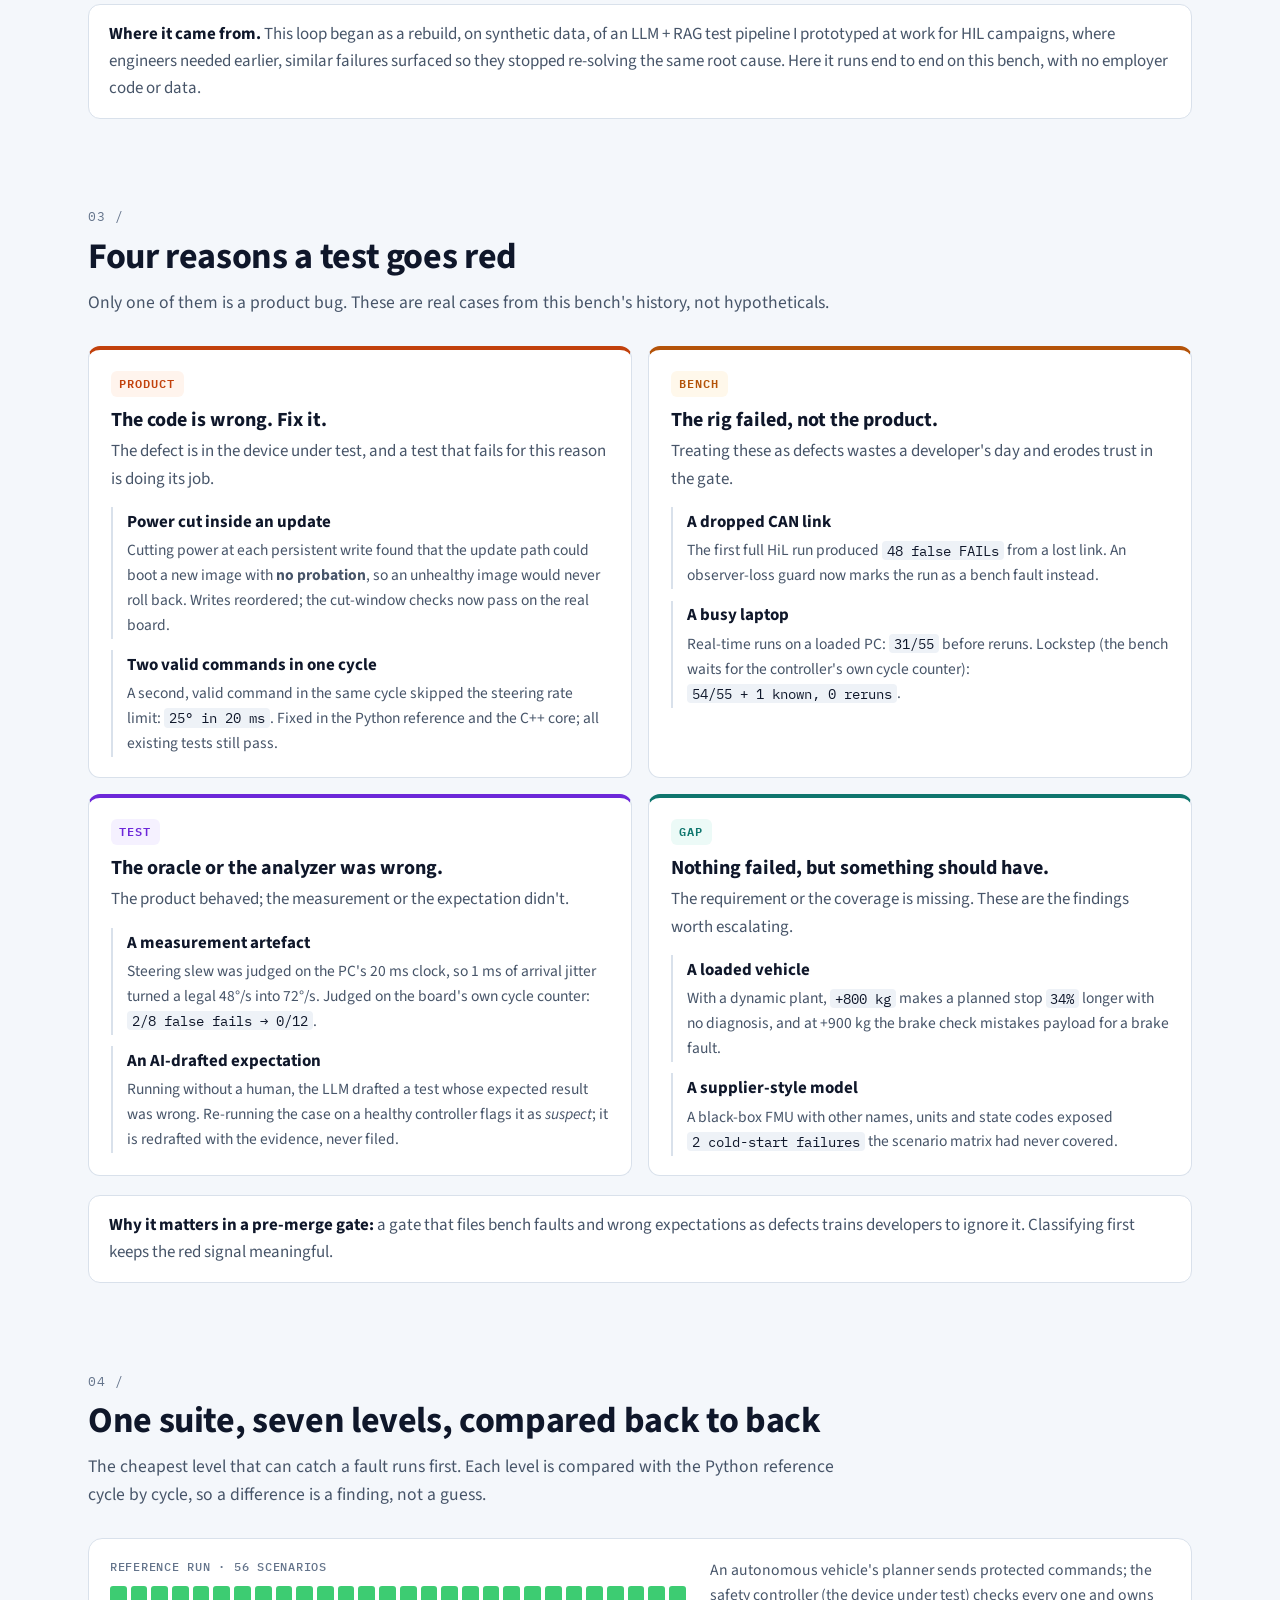
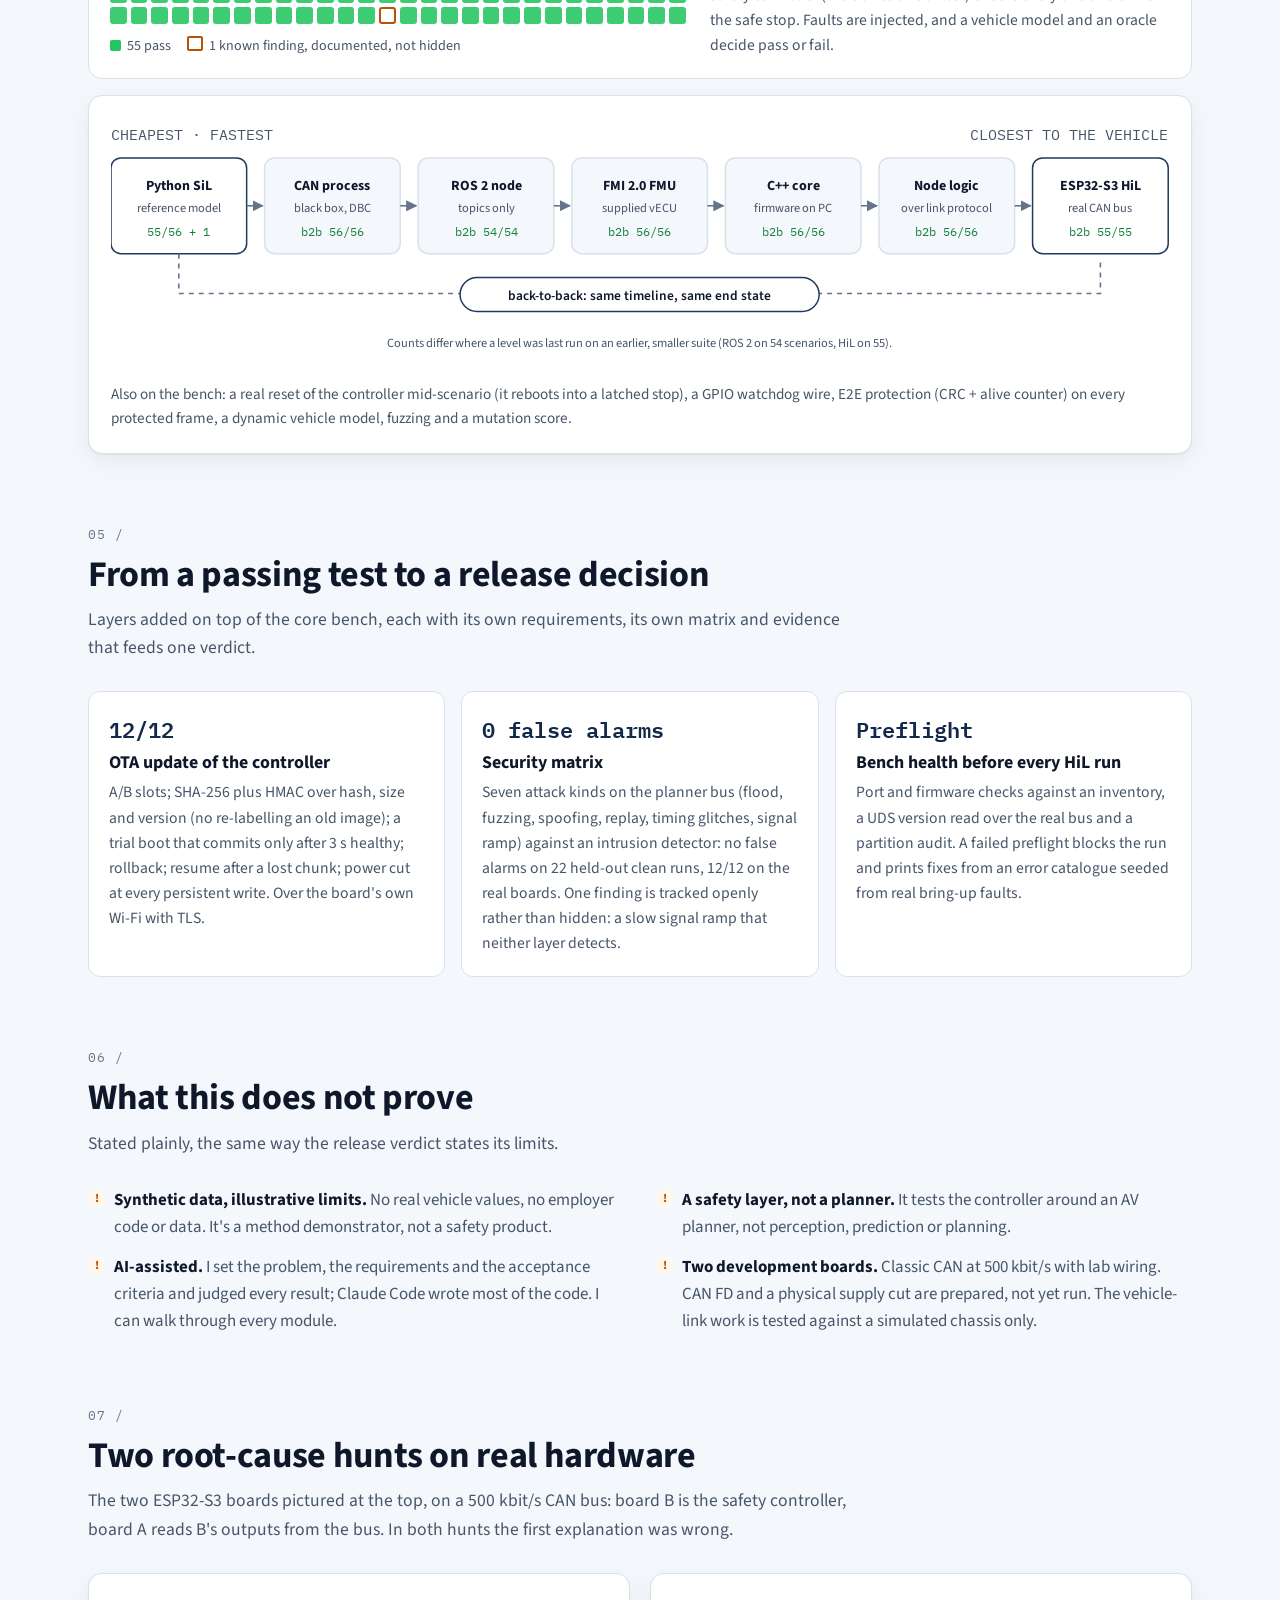
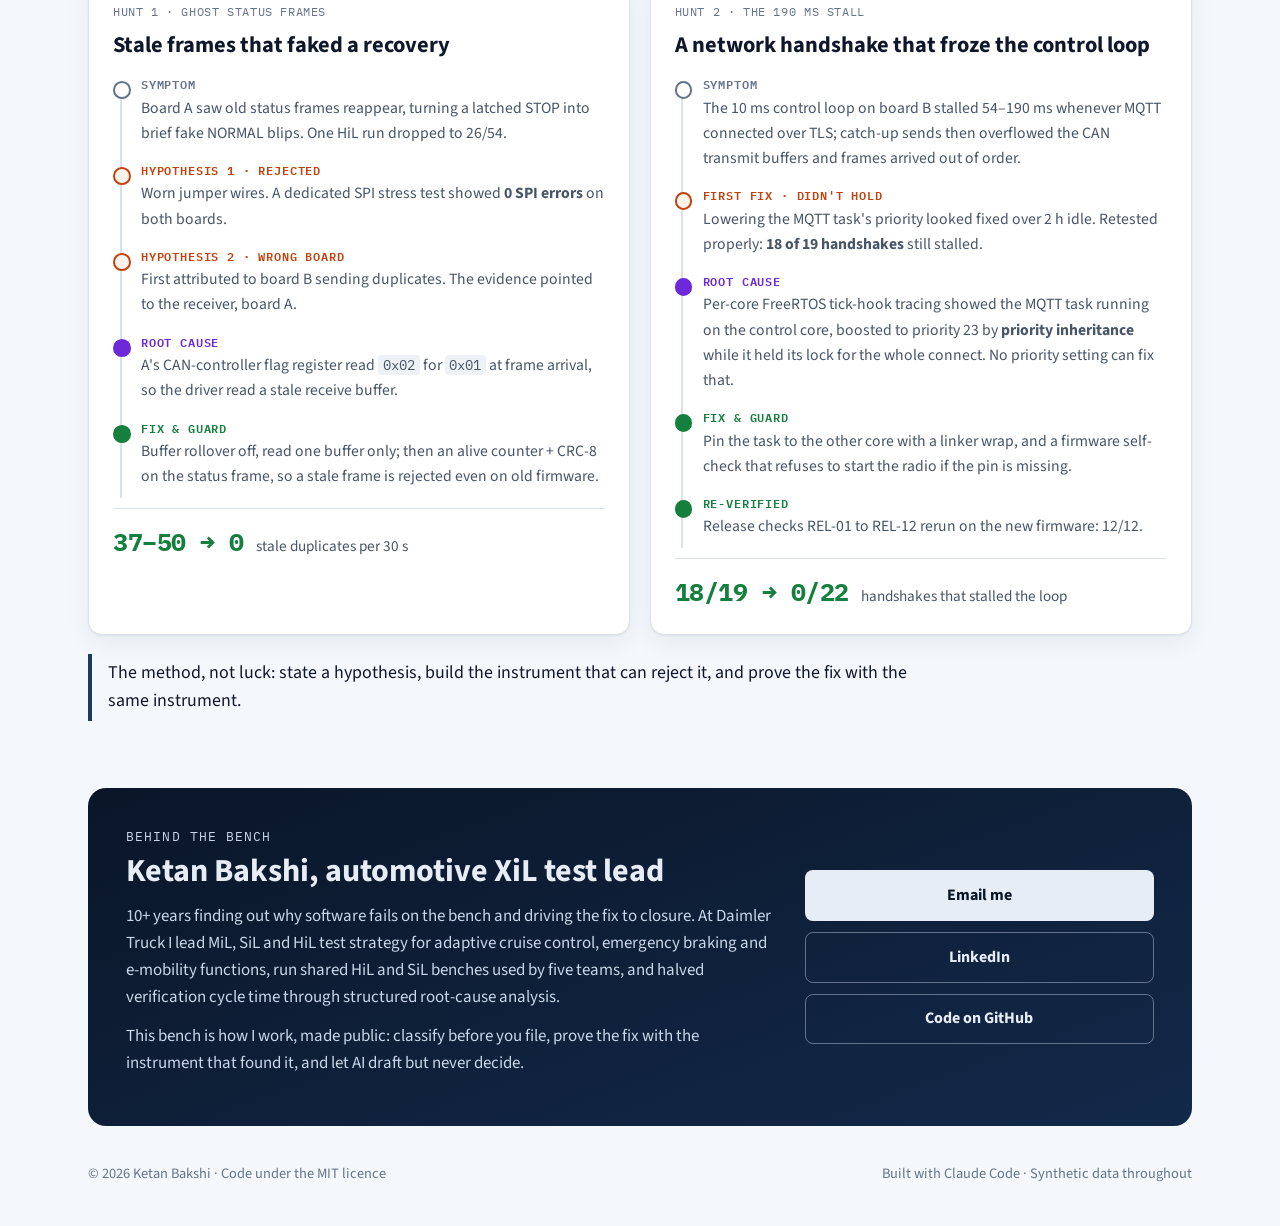
==== commit 70766d98: "Publish site 2026-10-16" ====
--- a/safe-stop-bench/index.html
+++ b/safe-stop-bench/index.html
@@ -350,9 +350,12 @@
   <div class="sec-head">
     <span class="sec-num">00 /</span>
     <h2 class="sec">Where the project stands now</h2>
-    <p>Version 2.39, 14 October 2026. Work is still going on; this is what is done, what is proven and what is not.</p>
+    <p>Public code: version 2.39. A private build is ahead of it, updated 16 October 2026. Work is still going on; this is what is done, what is proven and what is not.</p>
   </div>
   <div class="needs">
+    <article class="ncard"><small>In progress · private build</small><h3>From a bench to a product development tool</h3><p>The bench is becoming the test end of a tool that takes a feature request and agrees the scope in a local web app. It lists what the project already has, what is missing and what to buy, then drafts the architecture, a 12 V supply plant model, firmware modules and electrical checks. The first feature is an over-the-air update of the controller. A person approves every stage, and the tool never orders parts. The private build has over 1,300 automated tests.</p></article>
+    <article class="ncard"><small>Done, drafts</small><h3>Supply model and firmware modules, checked by independent tests</h3><p>The 12 V supply and battery model catches 11/11 deliberately broken variants and matches an independent Python reference 7/7. The firmware drafts (ISO-TP, UDS download, signature check) were tested with tests written from the specifications by a separate agent run.</p></article>
+    <article class="ncard"><small>Not done</small><h3>No new hardware touched yet</h3><p>None of the new firmware has been flashed, no circuit has been fitted or measured, and the signature check has not been timed on the board. Those steps wait for the owner and the parts.</p></article>
     <article class="ncard"><small>Done</small><h3>Plant model verified in CI</h3><p>The vehicle model is restated in OpenModelica and graded on a maturity ladder on every push. It reached level 2 (checked against the bench's own plant): 36/36 hand-calculation checks, 9/9 deliberately broken variants caught, 15/15 back-to-back checks. Level 3 needs measured data, which does not exist yet.</p></article>
     <article class="ncard"><small>Done</small><h3>The model found a bench bug</h3><p>The back-to-back check showed the bench's own reference plant delayed the brake by 79 ms instead of 80. Fixed, with the matrix unchanged at 55/56 plus one known finding. Two model faults were found the same way, and each now has a guard.</p></article>
     <article class="ncard"><small>Done</small><h3>Persistence requirements</h3><p>"Stop if it persists for 50 ms" now has test cases at the boundary. On the controller, a 61 ms breach stops and a 60 ms one does not; the same holds on the two boards. A slow-debounce bug is caught by three cases.</p></article>
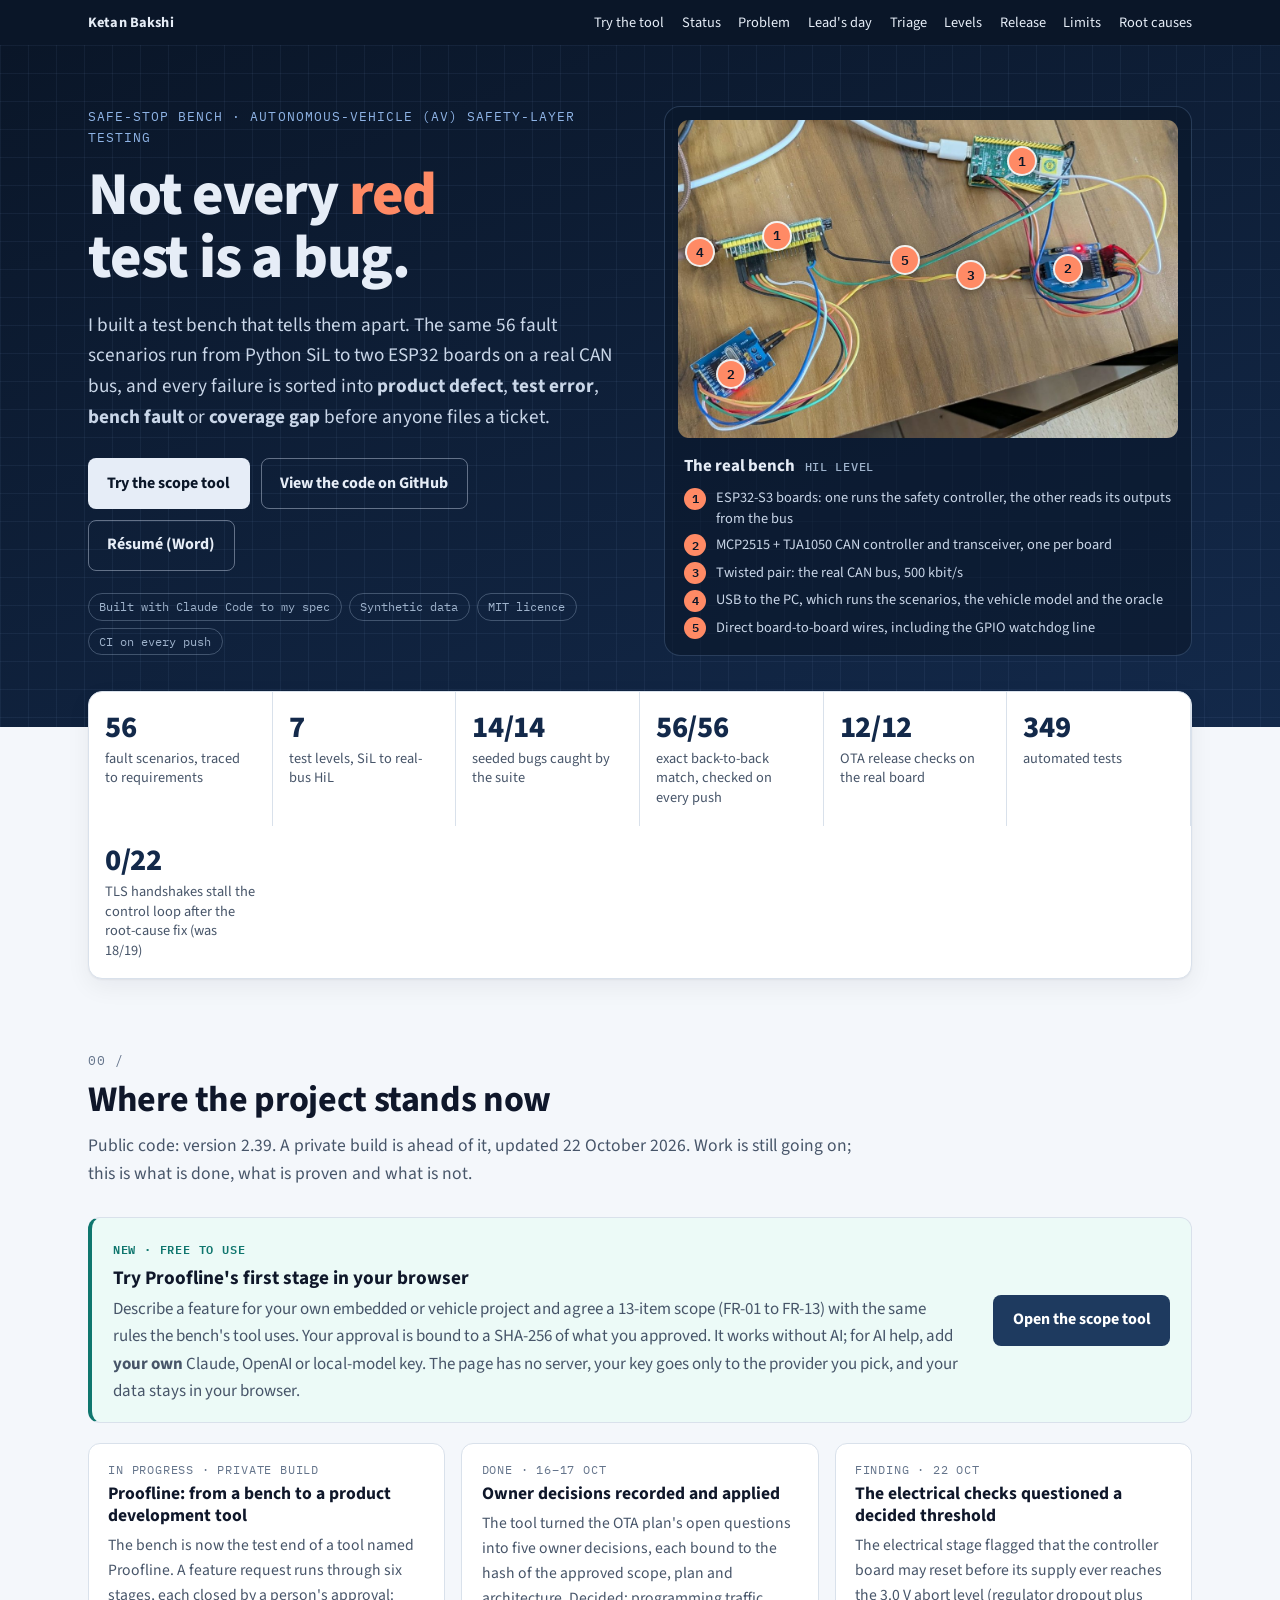
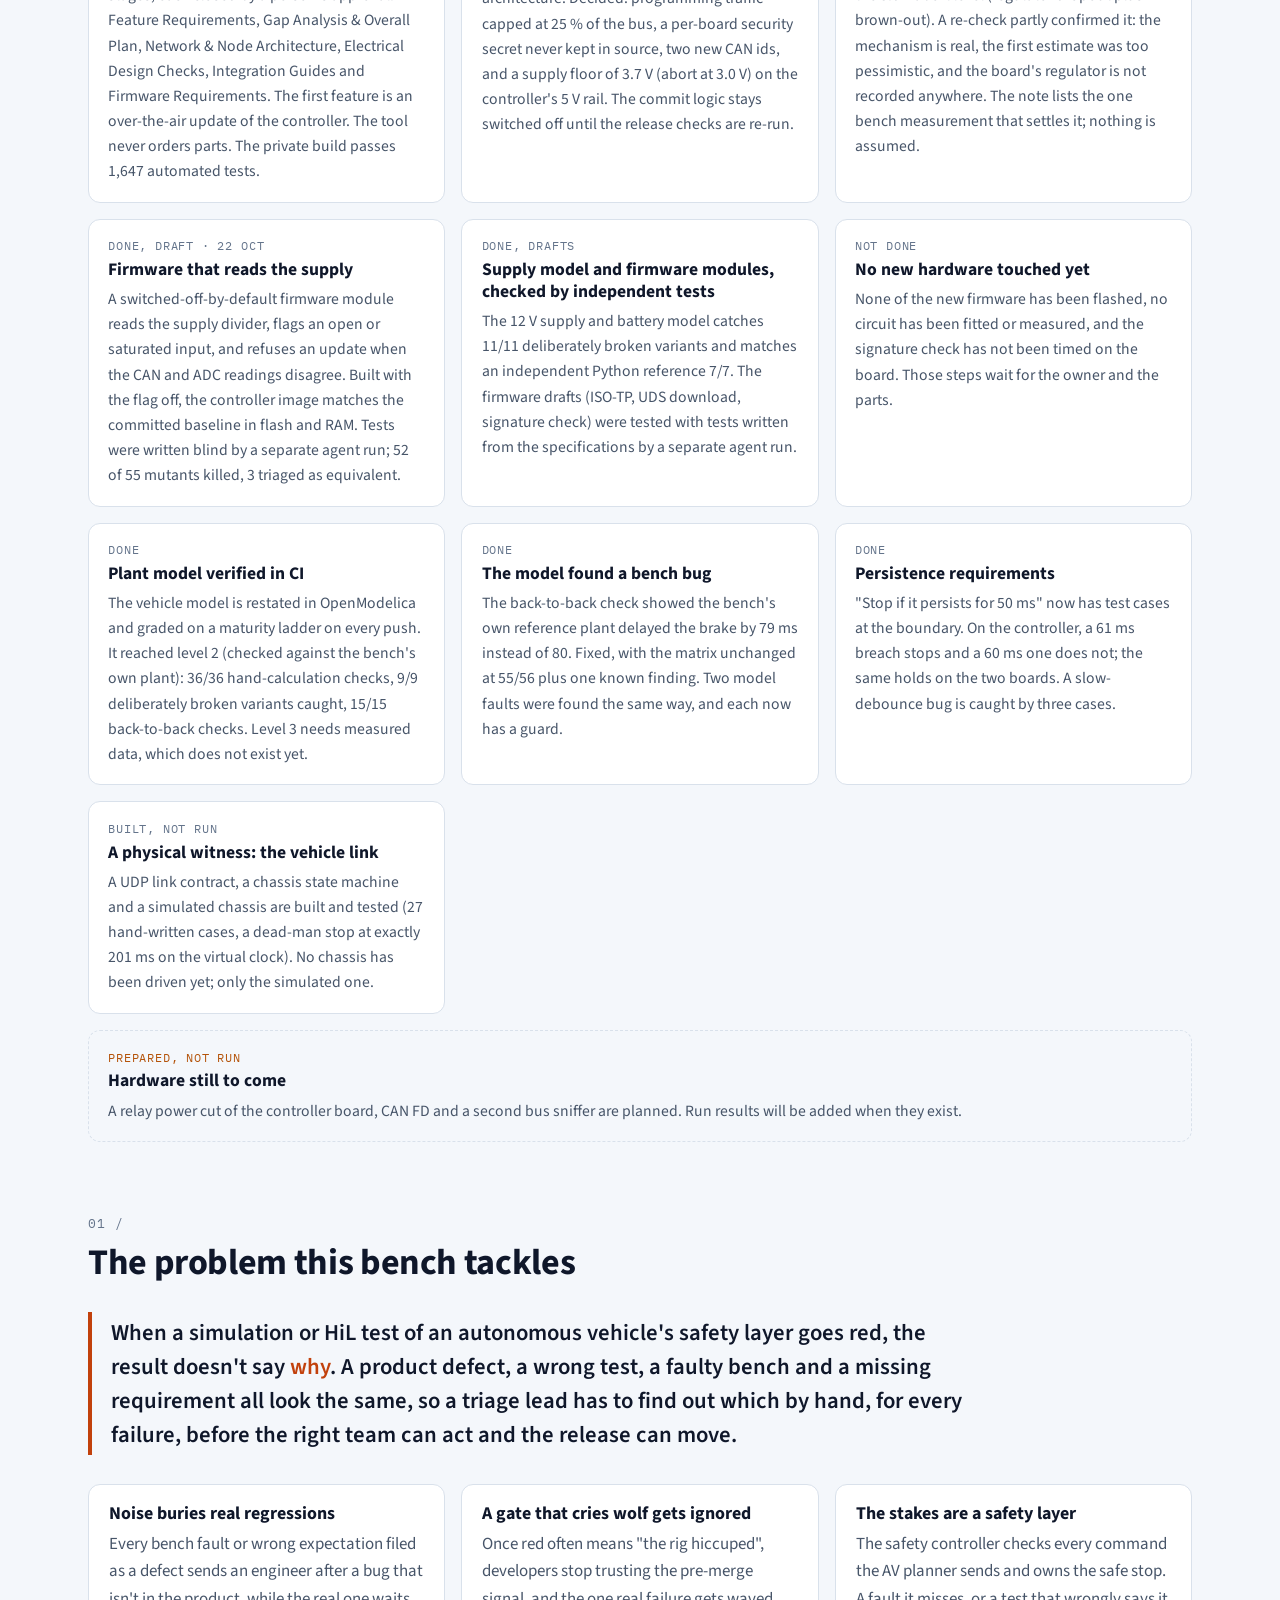
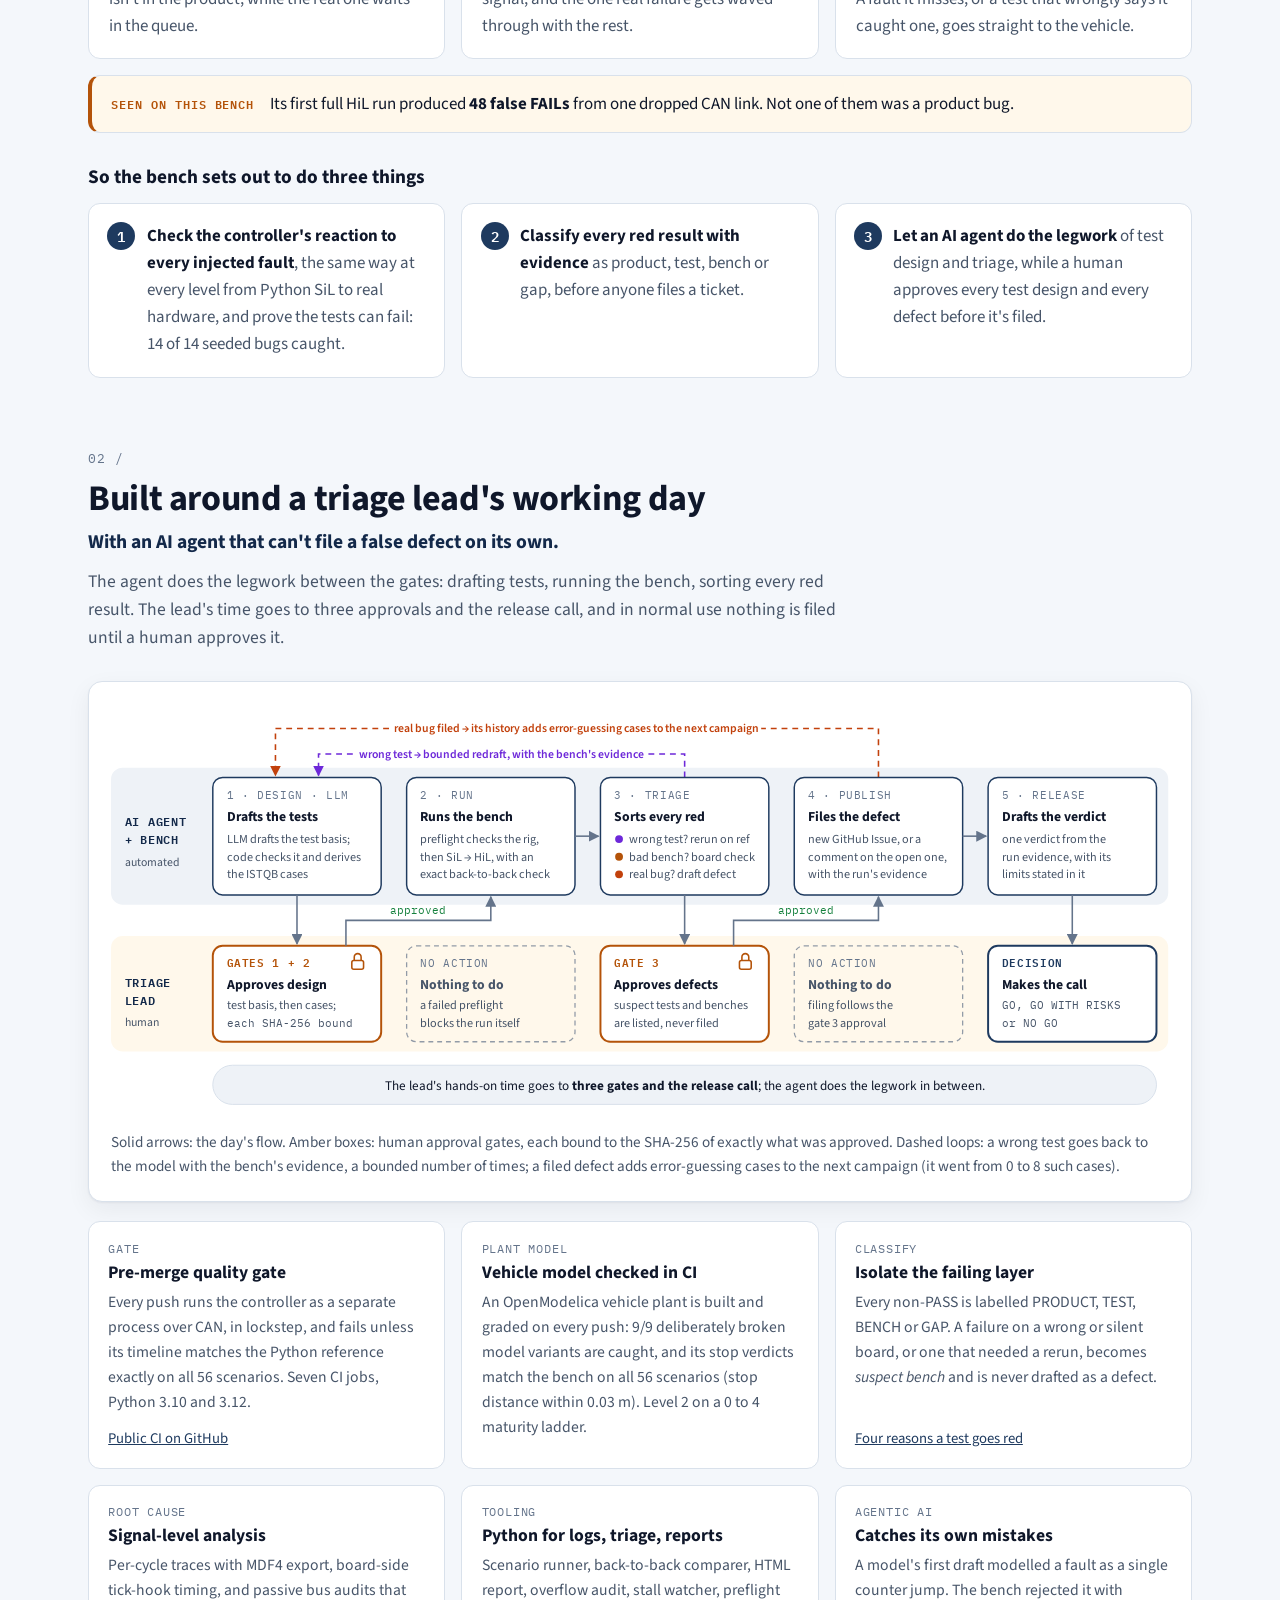
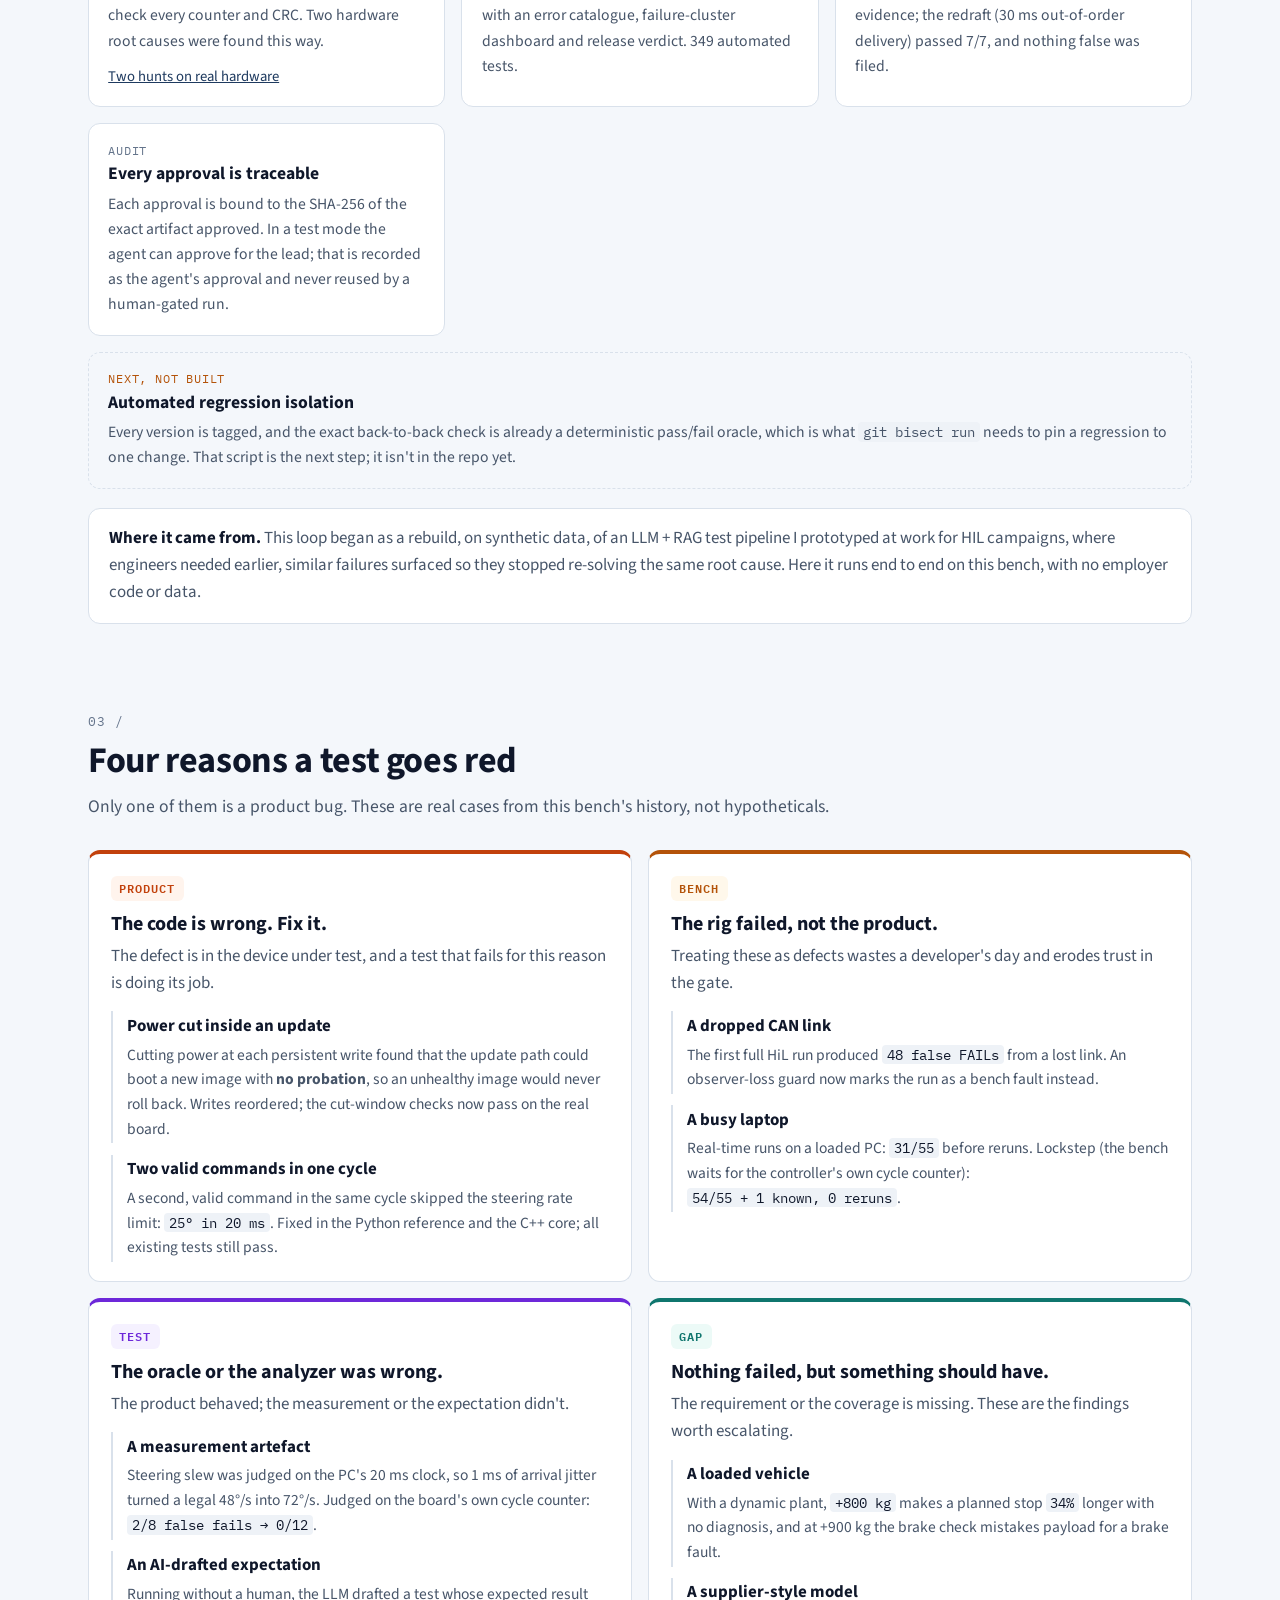
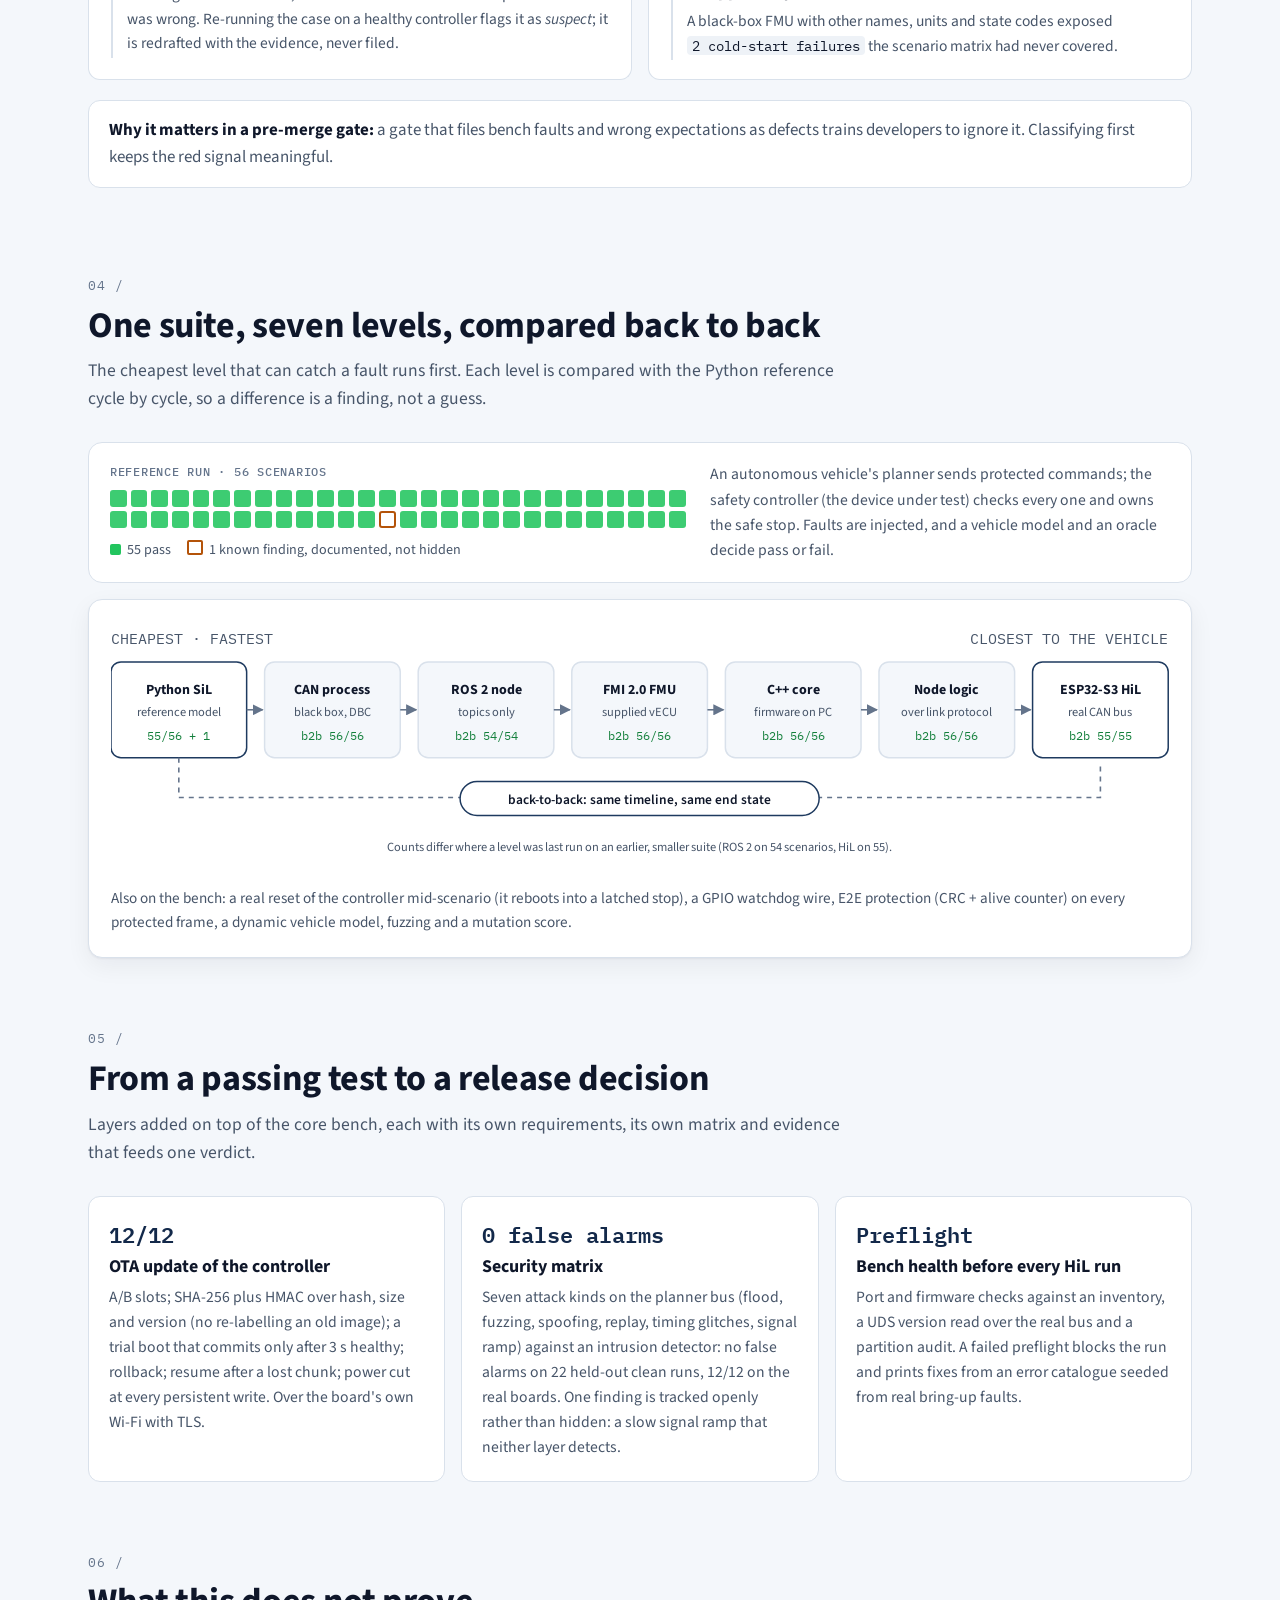
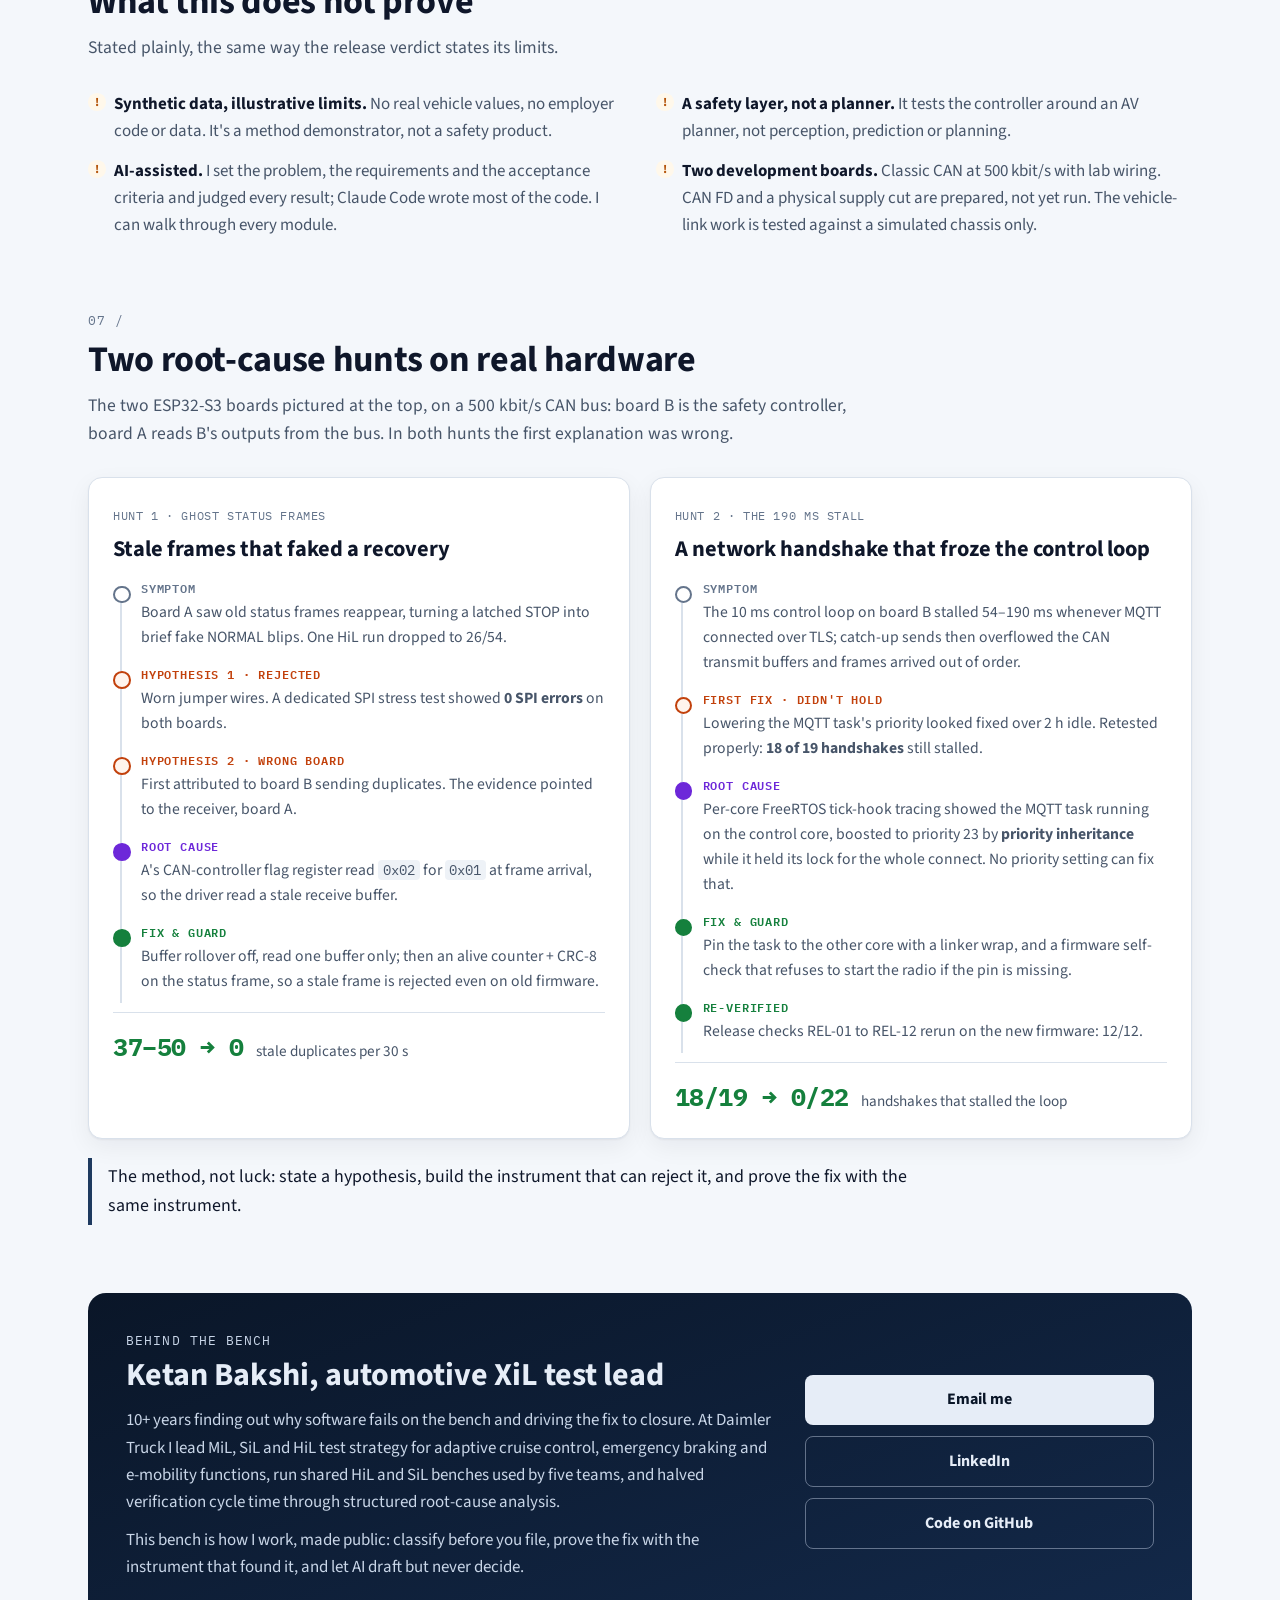
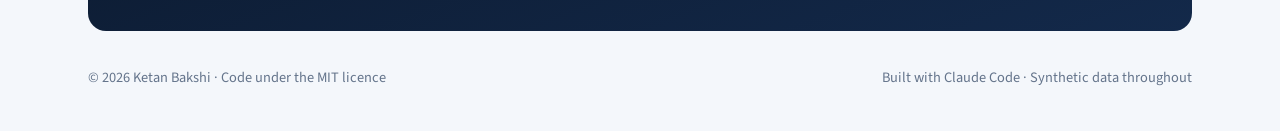
==== commit 9c174997: "Publish site 2026-10-22" ====
--- a/safe-stop-bench/index.html
+++ b/safe-stop-bench/index.html
@@ -165,6 +165,13 @@
 .ncard p { margin: 0; color: var(--muted); font-size: .98rem; flex: 1; }
 .ncard a { margin-top: .7rem; font-size: .92rem; }
 .ncard.next { grid-column: 1 / -1; background: transparent; border-style: dashed; }
+.try { display: flex; gap: 1rem 2rem; align-items: center; justify-content: space-between; flex-wrap: wrap; background: var(--tint-gap); border: 1px solid var(--line); border-left: 4px solid var(--gap); border-radius: 12px; padding: 1.1rem 1.3rem; }
+.try > div { flex: 1 1 32rem; }
+.try small { font-family: var(--mono); font-size: .72rem; letter-spacing: .07em; text-transform: uppercase; color: var(--gap); font-weight: 600; }
+.try h3 { margin: .2rem 0 .4rem; font-size: 1.2rem; }
+.try p { margin: 0; color: var(--muted); }
+.try .btn-primary { background: var(--navy); color: var(--card); }
+.try .btn-primary:hover { background: var(--navy-ink); color: var(--card); }
 .ncard.next small { color: var(--bench); }
 
 /* 03 taxonomy */
@@ -289,7 +296,7 @@
 <div class="topbar"><div class="wrap">
   <span class="brand">Ketan Bakshi</span>
   <nav aria-label="On this page">
-    <a href="#status">Status</a><a href="#problem">Problem</a><a href="#day">Lead's day</a><a href="#triage">Triage</a><a href="#levels">Levels</a><a href="#release">Release</a><a href="#limits">Limits</a><a href="#hunts">Root causes</a>
+    <a href="tool/">Try the tool</a><a href="#status">Status</a><a href="#problem">Problem</a><a href="#day">Lead's day</a><a href="#triage">Triage</a><a href="#levels">Levels</a><a href="#release">Release</a><a href="#limits">Limits</a><a href="#hunts">Root causes</a>
   </nav>
 </div></div>
 
@@ -300,7 +307,8 @@
       <h1>Not every <span class="red">red</span> test is a bug.</h1>
       <p class="lede">I built a test bench that tells them apart. The same 56 fault scenarios run from Python SiL to two ESP32 boards on a real CAN bus, and every failure is sorted into <b>product defect</b>, <b>test error</b>, <b>bench fault</b> or <b>coverage gap</b> before anyone files a ticket.</p>
       <div class="btns">
-        <a class="btn btn-primary" href="https://github.com/ketan01bakshi-dev/safe-stop-bench" rel="noopener">View the code on GitHub</a>
+        <a class="btn btn-primary" href="tool/">Try the scope tool</a>
+        <a class="btn btn-ghost" href="https://github.com/ketan01bakshi-dev/safe-stop-bench" rel="noopener">View the code on GitHub</a>
         <a class="btn btn-ghost" href="../assets/resume.docx" download="Ketan_Bakshi_Resume.docx">Résumé (Word)</a>
       </div>
       <ul class="chips" aria-label="About this project">
@@ -350,10 +358,21 @@
   <div class="sec-head">
     <span class="sec-num">00 /</span>
     <h2 class="sec">Where the project stands now</h2>
-    <p>Public code: version 2.39. A private build is ahead of it, updated 16 October 2026. Work is still going on; this is what is done, what is proven and what is not.</p>
+    <p>Public code: version 2.39. A private build is ahead of it, updated 22 October 2026. Work is still going on; this is what is done, what is proven and what is not.</p>
+  </div>
+  <div class="try">
+    <div>
+      <small>New · free to use</small>
+      <h3>Try Proofline's first stage in your browser</h3>
+      <p>Describe a feature for your own embedded or vehicle project and agree a 13-item scope (FR-01 to FR-13) with the same rules the bench's tool uses. Your approval is bound to a SHA-256 of what you approved. It works without AI; for AI help, add <b>your own</b> Claude, OpenAI or local-model key. The page has no server, your key goes only to the provider you pick, and your data stays in your browser.</p>
+    </div>
+    <a class="btn btn-primary" href="tool/">Open the scope tool</a>
   </div>
   <div class="needs">
-    <article class="ncard"><small>In progress · private build</small><h3>From a bench to a product development tool</h3><p>The bench is becoming the test end of a tool that takes a feature request and agrees the scope in a local web app. It lists what the project already has, what is missing and what to buy, then drafts the architecture, a 12 V supply plant model, firmware modules and electrical checks. The first feature is an over-the-air update of the controller. A person approves every stage, and the tool never orders parts. The private build has over 1,300 automated tests.</p></article>
+    <article class="ncard"><small>In progress · private build</small><h3>Proofline: from a bench to a product development tool</h3><p>The bench is now the test end of a tool named Proofline. A feature request runs through six stages, each closed by a person's approval: Feature Requirements, Gap Analysis &amp; Overall Plan, Network &amp; Node Architecture, Electrical Design Checks, Integration Guides and Firmware Requirements. The first feature is an over-the-air update of the controller. The tool never orders parts. The private build passes 1,647 automated tests.</p></article>
+    <article class="ncard"><small>Done · 16–17 Oct</small><h3>Owner decisions recorded and applied</h3><p>The tool turned the OTA plan's open questions into five owner decisions, each bound to the hash of the approved scope, plan and architecture. Decided: programming traffic capped at 25 % of the bus, a per-board security secret never kept in source, two new CAN ids, and a supply floor of 3.7 V (abort at 3.0 V) on the controller's 5 V rail. The commit logic stays switched off until the release checks are re-run.</p></article>
+    <article class="ncard"><small>Finding · 22 Oct</small><h3>The electrical checks questioned a decided threshold</h3><p>The electrical stage flagged that the controller board may reset before its supply ever reaches the 3.0 V abort level (regulator dropout plus brown-out). A re-check partly confirmed it: the mechanism is real, the first estimate was too pessimistic, and the board's regulator is not recorded anywhere. The note lists the one bench measurement that settles it; nothing is assumed.</p></article>
+    <article class="ncard"><small>Done, draft · 22 Oct</small><h3>Firmware that reads the supply</h3><p>A switched-off-by-default firmware module reads the supply divider, flags an open or saturated input, and refuses an update when the CAN and ADC readings disagree. Built with the flag off, the controller image matches the committed baseline in flash and RAM. Tests were written blind by a separate agent run; 52 of 55 mutants killed, 3 triaged as equivalent.</p></article>
     <article class="ncard"><small>Done, drafts</small><h3>Supply model and firmware modules, checked by independent tests</h3><p>The 12 V supply and battery model catches 11/11 deliberately broken variants and matches an independent Python reference 7/7. The firmware drafts (ISO-TP, UDS download, signature check) were tested with tests written from the specifications by a separate agent run.</p></article>
     <article class="ncard"><small>Not done</small><h3>No new hardware touched yet</h3><p>None of the new firmware has been flashed, no circuit has been fitted or measured, and the signature check has not been timed on the board. Those steps wait for the owner and the parts.</p></article>
     <article class="ncard"><small>Done</small><h3>Plant model verified in CI</h3><p>The vehicle model is restated in OpenModelica and graded on a maturity ladder on every push. It reached level 2 (checked against the bench's own plant): 36/36 hand-calculation checks, 9/9 deliberately broken variants caught, 15/15 back-to-back checks. Level 3 needs measured data, which does not exist yet.</p></article>
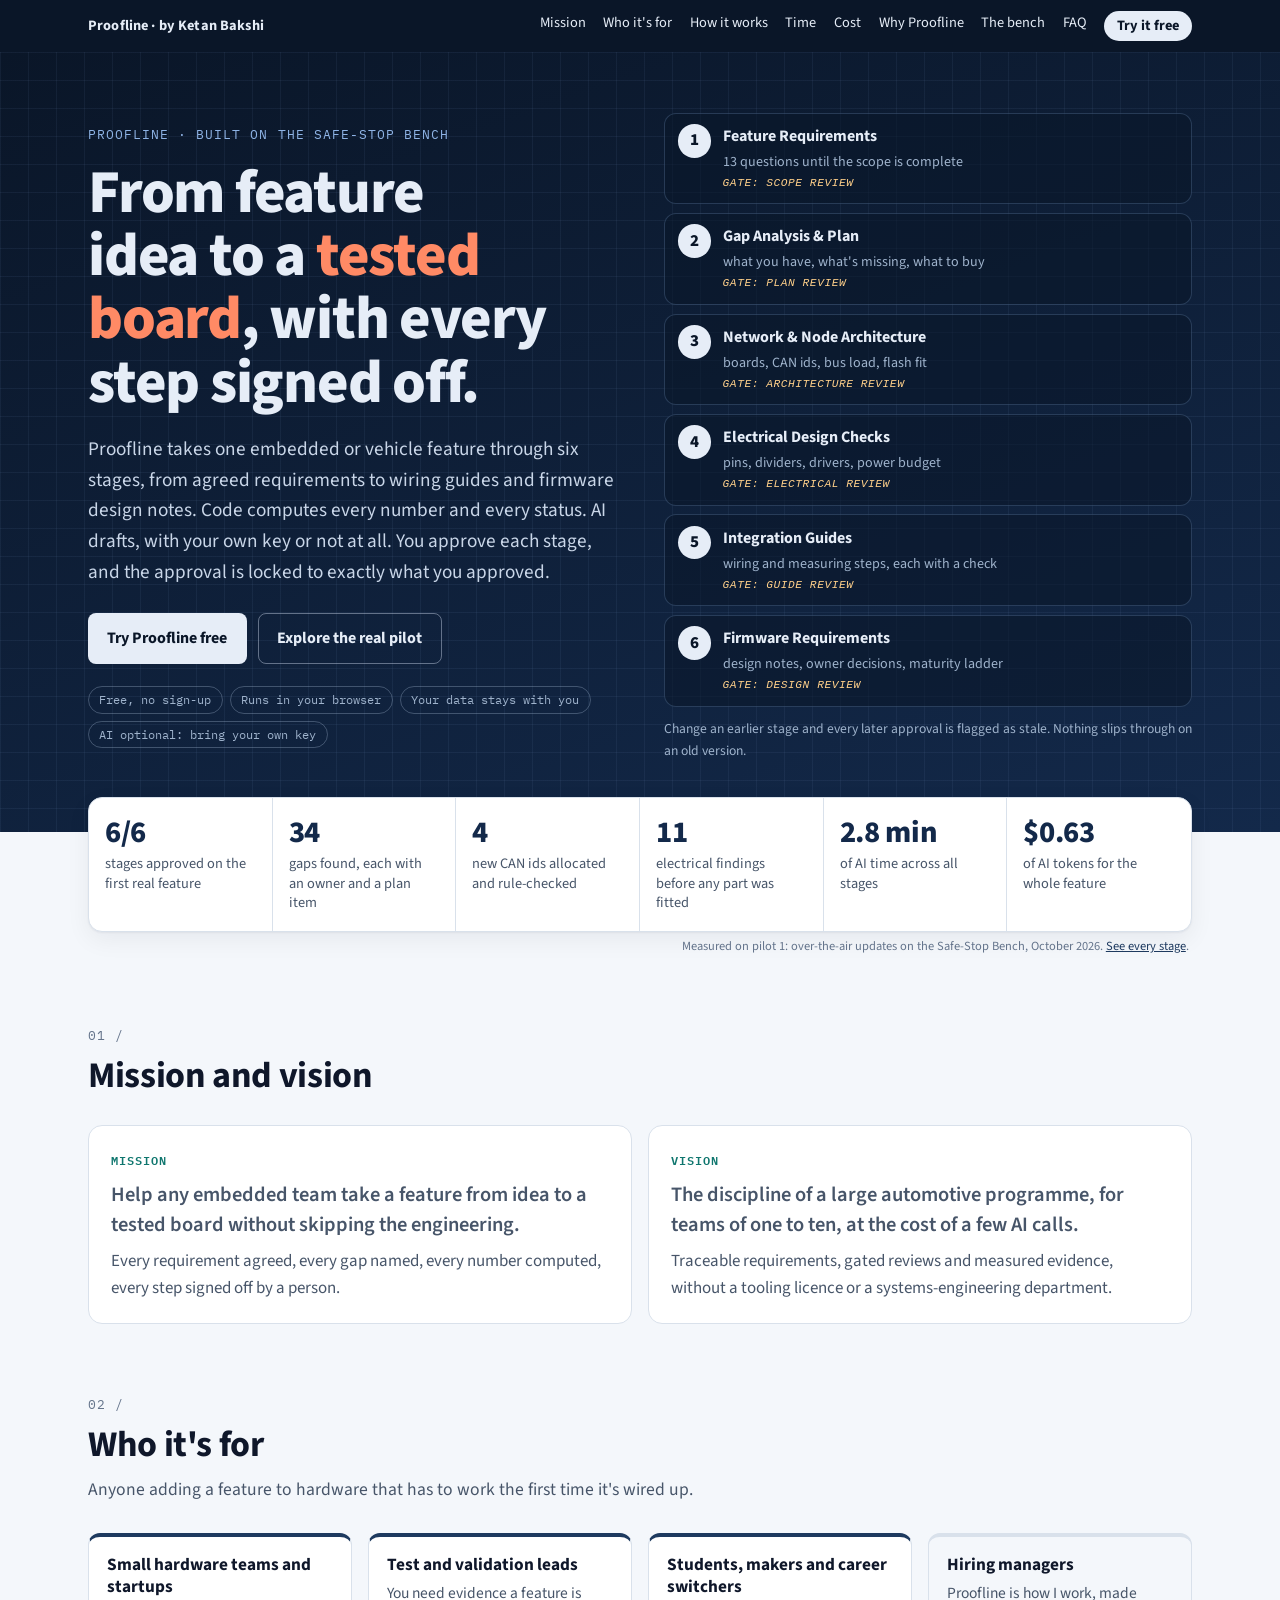
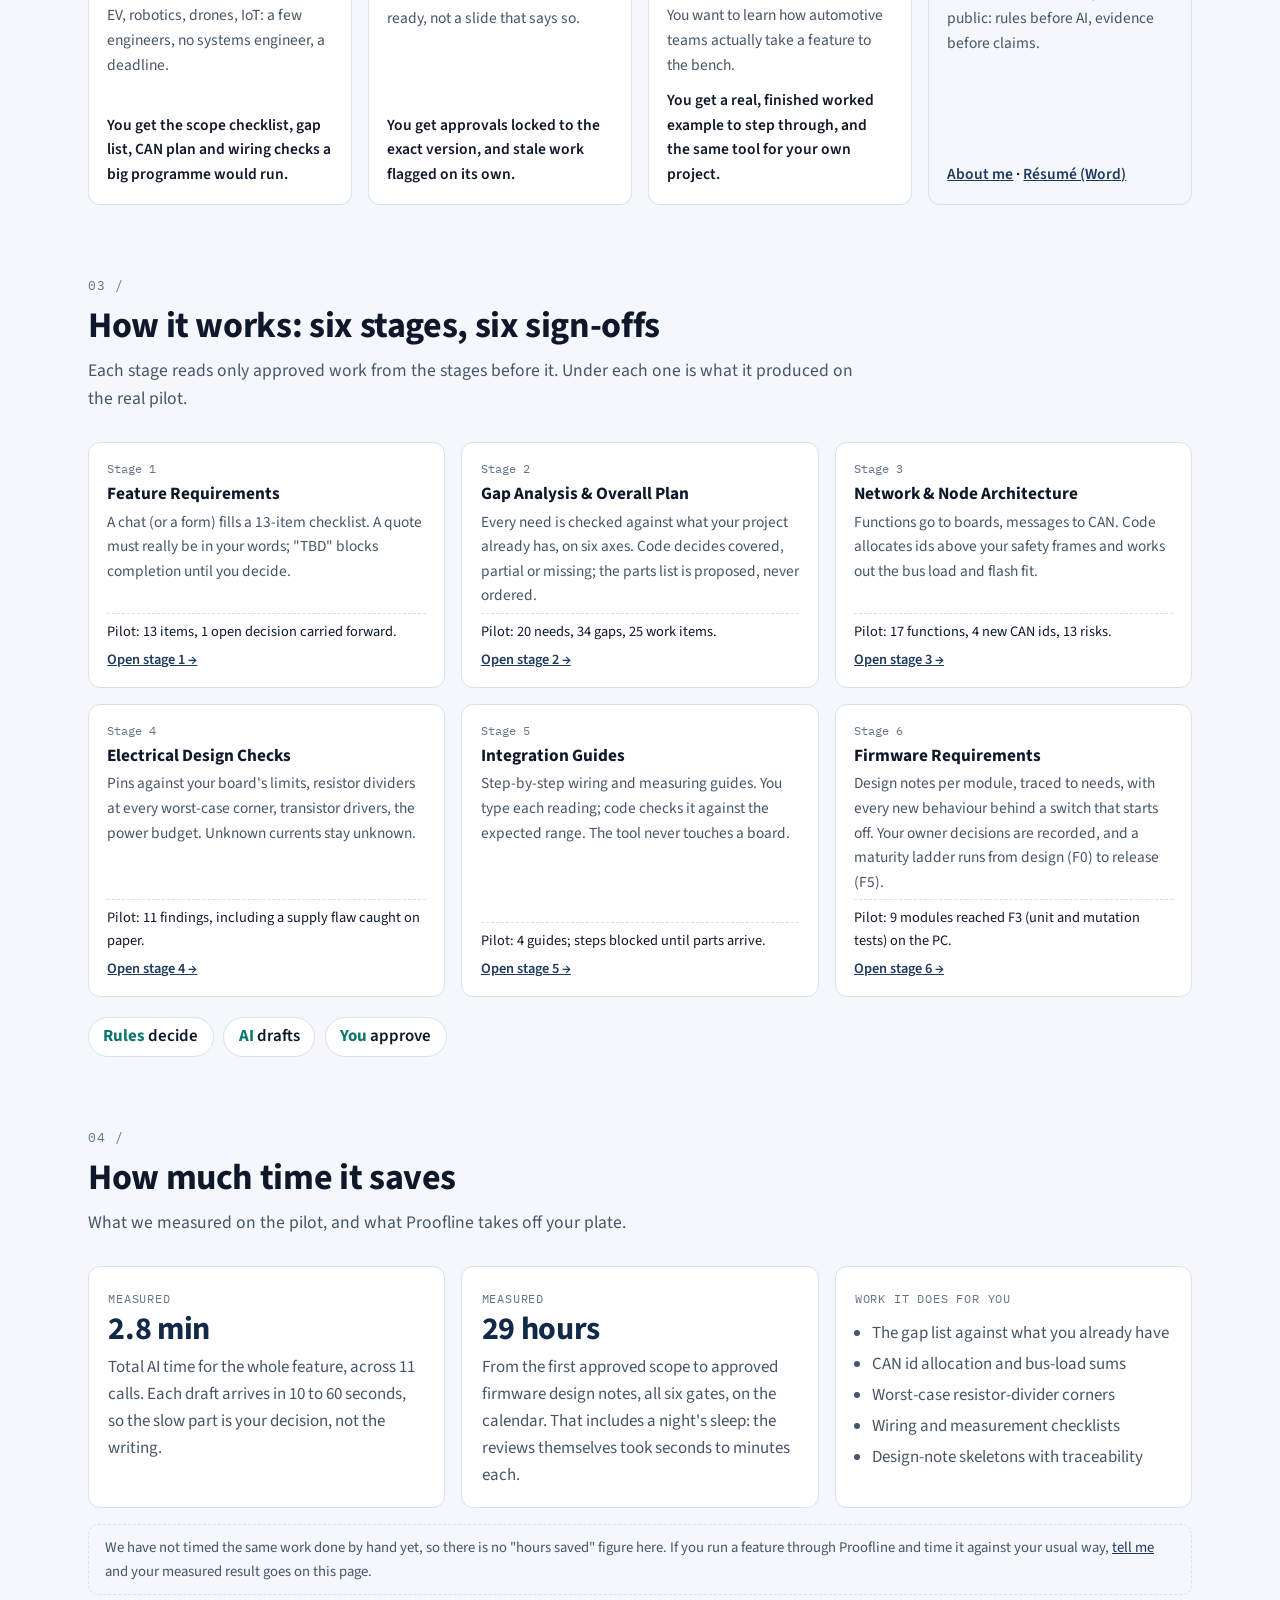
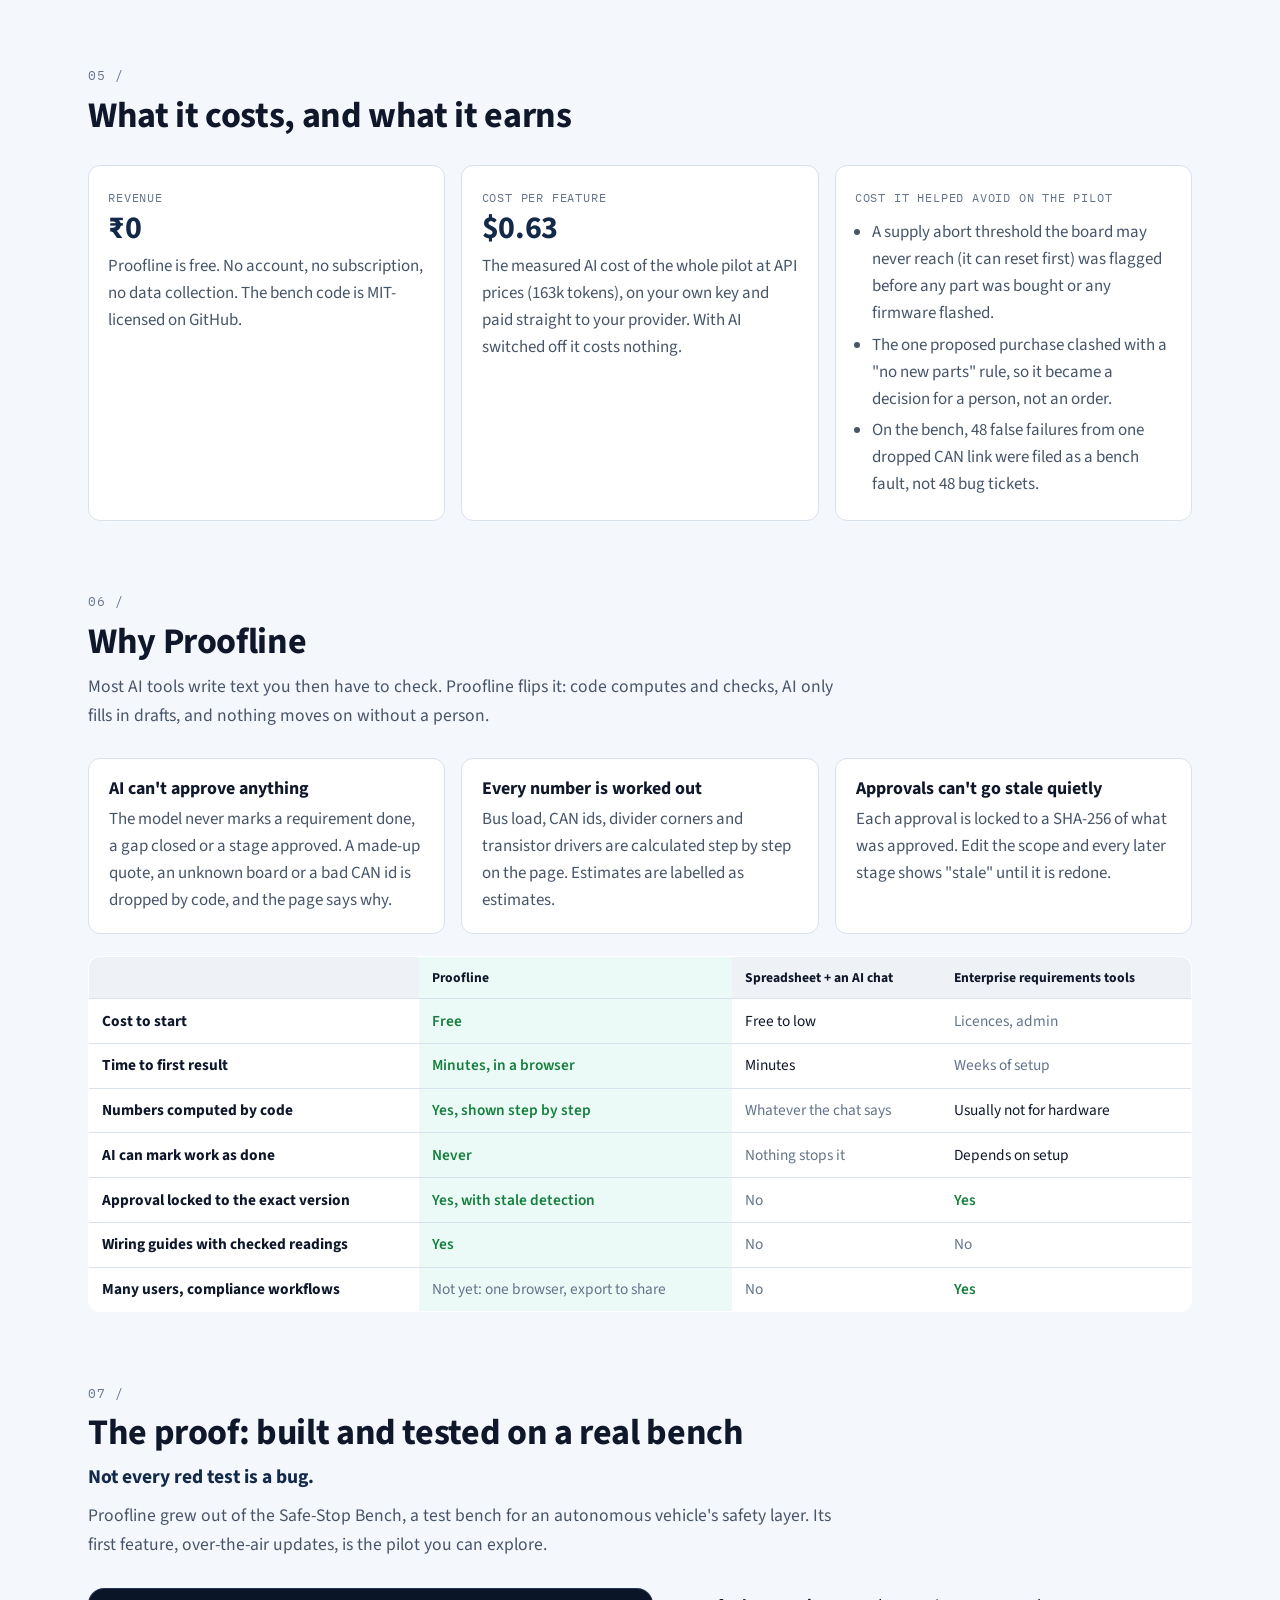
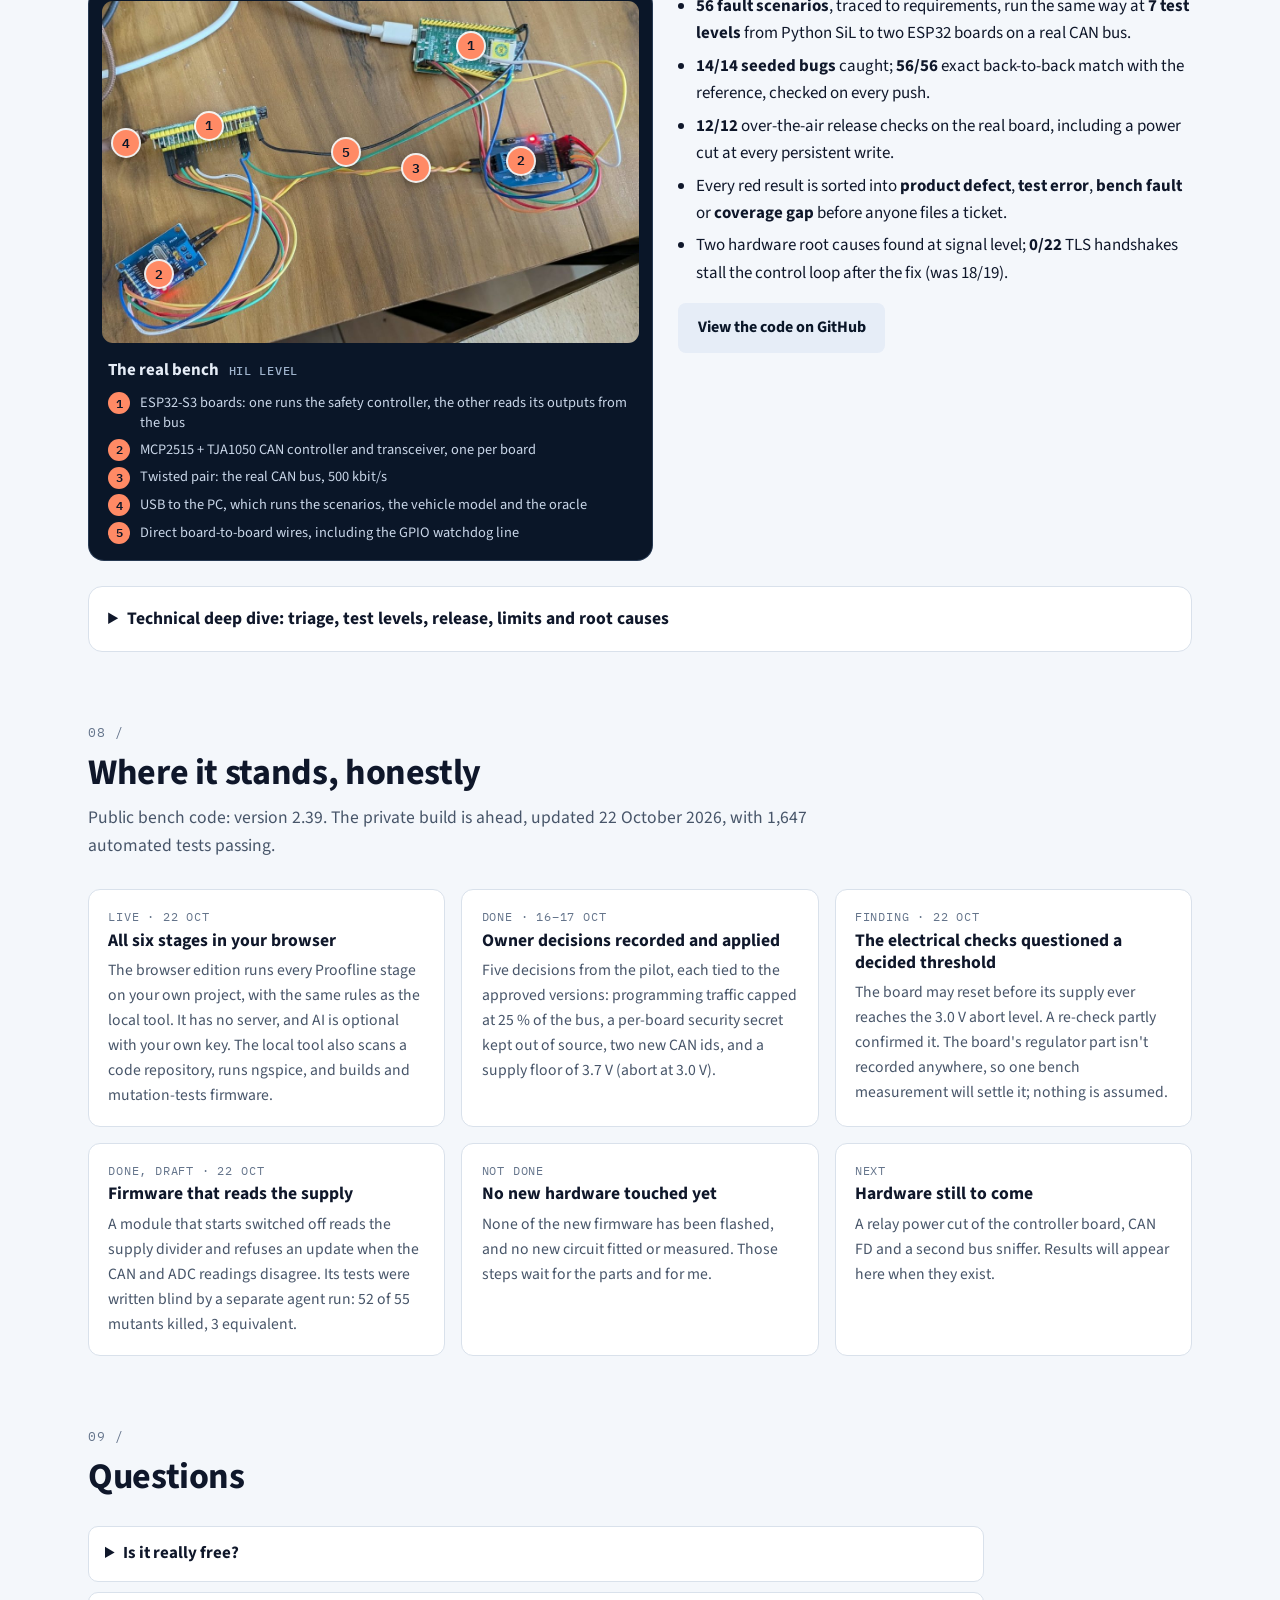
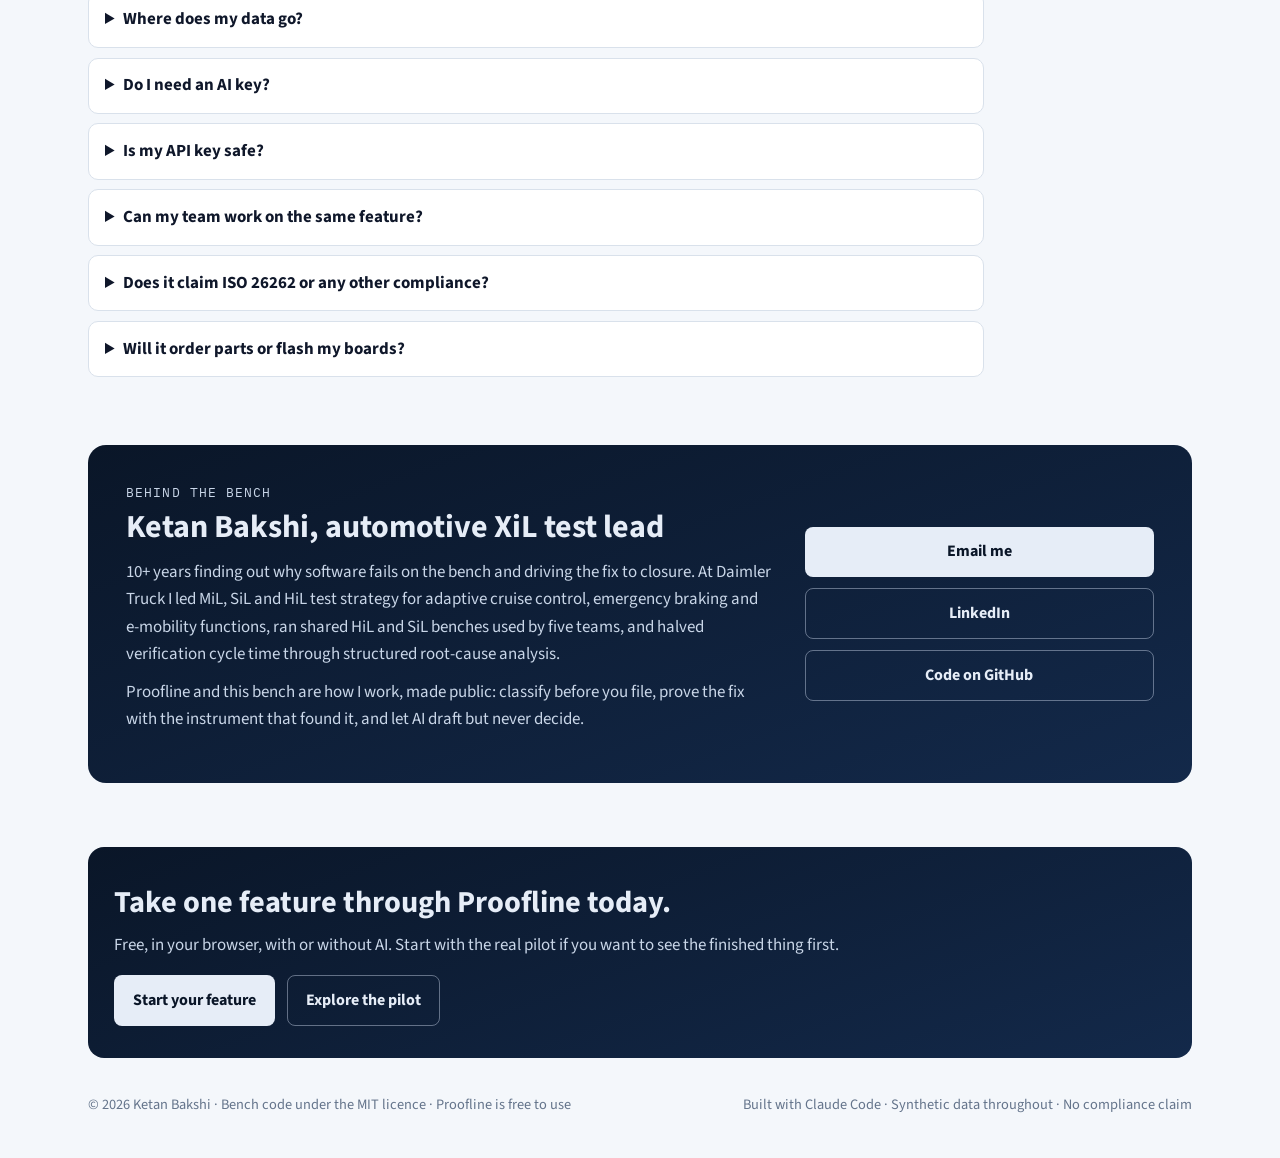
==== commit b6b2964c: "Publish site 2026-10-22" ====
--- a/safe-stop-bench/index.html
+++ b/safe-stop-bench/index.html
@@ -3,10 +3,10 @@
 <head>
 <meta charset="utf-8">
 <meta name="viewport" content="width=device-width, initial-scale=1">
-<title>Safe-Stop Bench · Ketan Bakshi</title>
-<meta name="description" content="A test bench for an autonomous-vehicle (AV) safety layer. Simulation testing and failure triage, shown rather than claimed: 56 fault scenarios from Python SiL to a real-bus ESP32 HiL, every failure classified before a ticket is filed, an AI agent with human approval gates, two hardware root causes.">
-<meta property="og:title" content="Safe-Stop Bench: not every red test is a bug">
-<meta property="og:description" content="Autonomous-vehicle (AV) safety-layer test bench: 56 fault scenarios, 7 test levels from SiL to real-bus HiL, failure classification, an AI agent with human gates, signal-level root cause. By Ketan Bakshi.">
+<title>Proofline · from feature idea to a tested board</title>
+<meta name="description" content="Proofline takes one embedded or vehicle feature from idea to a tested board in six stages: requirements, gap analysis, architecture, electrical checks, integration guides and firmware design. Code computes, AI drafts with your own key, you approve every step. Free, in your browser.">
+<meta property="og:title" content="Proofline: from feature idea to a tested board, every step signed off">
+<meta property="og:description" content="Six gated stages for embedded and vehicle features. A real pilot: 34 gaps found, 4 CAN ids checked, 11 electrical findings, 2.8 minutes of AI time, $0.63. Free in your browser, bring your own AI key.">
 <meta property="og:type" content="website">
 <meta property="og:url" content="https://ketan01bakshi-dev.github.io/safe-stop-bench/">
 <meta property="og:image" content="https://ketan01bakshi-dev.github.io/safe-stop-bench/bench-hil.jpg">
@@ -290,31 +290,271 @@
 footer { color: var(--faint); font-size: .9rem; padding: 2.2rem 0 2.6rem; }
 footer .wrap { display: flex; justify-content: space-between; gap: 1rem; flex-wrap: wrap; }
 </style>
+<style>
+/* ---- product page (Proofline) ---- */
+.hero .flow { list-style: none; margin: 0; padding: 0; display: grid; gap: .55rem; counter-reset: st; }
+.hero .flow li { counter-increment: st; display: grid; grid-template-columns: 2.1rem 1fr; gap: .2rem .7rem; align-items: start; background: rgba(10, 22, 40, .55); border: 1px solid rgba(143, 180, 230, .22); border-radius: 12px; padding: .65rem .8rem; }
+.hero .flow li::before { content: counter(st); grid-row: span 2; width: 2.1rem; height: 2.1rem; border-radius: 50%; background: #e6edf7; color: #0a1628; display: grid; place-items: center; font-weight: 800; }
+.hero .flow b { color: var(--hero-ink); font-size: 1rem; }
+.hero .flow span { color: var(--hero-muted); font-size: .88rem; line-height: 1.35; }
+.hero .flow .gate { grid-column: 2; font-family: var(--mono); font-size: .7rem; letter-spacing: .05em; text-transform: uppercase; color: #ffd08a; }
+.flow-cap { color: var(--hero-muted); font-size: .85rem; margin: .7rem 0 0; }
+@media (min-width: 1001px) { .stats.s6 ul { grid-template-columns: repeat(6, 1fr); } }
+.stats .src { display: block; text-align: right; font-size: .78rem; color: var(--faint); margin: .4rem .2rem 0; }
+.mv { display: grid; grid-template-columns: 1fr 1fr; gap: 1rem; }
+@media (max-width: 860px) { .mv { grid-template-columns: 1fr; } }
+.mv article { background: var(--card); border: 1px solid var(--line); border-radius: 14px; padding: 1.3rem 1.4rem; }
+.mv small { font-family: var(--mono); font-size: .75rem; letter-spacing: .08em; text-transform: uppercase; color: var(--gap); font-weight: 600; }
+.mv p.big { font-size: 1.28rem; line-height: 1.45; font-weight: 600; margin: .4rem 0 .5rem; text-wrap: pretty; }
+.mv p { margin: 0; color: var(--muted); }
+.aud { display: grid; grid-template-columns: repeat(4, 1fr); gap: 1rem; }
+@media (max-width: 1000px) { .aud { grid-template-columns: repeat(2, 1fr); } }
+@media (max-width: 600px) { .aud { grid-template-columns: 1fr; } }
+.aud article { background: var(--card); border: 1px solid var(--line); border-top: 4px solid var(--navy); border-radius: 12px; padding: 1.05rem 1.15rem; display: flex; flex-direction: column; gap: .35rem; }
+.aud article.sec2 { border-top-color: var(--line); background: transparent; }
+.aud h3 { margin: 0; font-size: 1.08rem; }
+.aud p { margin: 0; color: var(--muted); font-size: .97rem; }
+.aud .get { color: var(--ink); font-weight: 600; margin-top: auto; padding-top: .3rem; }
+.stages6 { display: grid; grid-template-columns: repeat(3, 1fr); gap: 1rem; }
+@media (max-width: 900px) { .stages6 { grid-template-columns: repeat(2, 1fr); } }
+@media (max-width: 600px) { .stages6 { grid-template-columns: 1fr; } }
+.stages6 article { background: var(--card); border: 1px solid var(--line); border-radius: 12px; padding: 1rem 1.15rem; display: flex; flex-direction: column; gap: .3rem; }
+.stages6 .n { font-family: var(--mono); font-size: .75rem; color: var(--faint); }
+.stages6 h3 { margin: 0; font-size: 1.08rem; }
+.stages6 p { margin: 0; color: var(--muted); font-size: .96rem; }
+.stages6 .pilot { font-size: .9rem; color: var(--ink); border-top: 1px dashed var(--line); padding-top: .4rem; margin-top: auto; }
+.stages6 a { font-size: .9rem; font-weight: 600; }
+.rule3 { display: flex; flex-wrap: wrap; gap: .6rem; margin: 1.2rem 0 0; }
+.rule3 span { border: 1px solid var(--line); border-radius: 999px; padding: .35rem .9rem; background: var(--card); font-weight: 600; }
+.rule3 span b { color: var(--gap); }
+.value { display: grid; grid-template-columns: repeat(3, 1fr); gap: 1rem; }
+@media (max-width: 900px) { .value { grid-template-columns: 1fr; } }
+.value article { background: var(--card); border: 1px solid var(--line); border-radius: 12px; padding: 1.1rem 1.2rem; }
+.value strong.big { display: block; font-size: 2rem; line-height: 1.1; color: var(--navy-ink); letter-spacing: -.01em; }
+.value small { font-family: var(--mono); font-size: .72rem; letter-spacing: .07em; text-transform: uppercase; color: var(--faint); }
+.value p { margin: .4rem 0 0; color: var(--muted); }
+.value ul { margin: .5rem 0 0; padding-left: 1.1rem; color: var(--muted); }
+.value li { margin: .25rem 0; }
+.note { font-size: .92rem; color: var(--muted); margin: 1rem 0 0; padding: .7rem 1rem; border: 1px dashed var(--line); border-radius: 10px; }
+.cmp-wrap { overflow-x: auto; }
+table.cmp { width: 100%; border-collapse: collapse; background: var(--card); border: 1px solid var(--line); border-radius: 12px; overflow: hidden; font-size: .96rem; min-width: 40rem; }
+table.cmp th, table.cmp td { padding: .6rem .8rem; border-bottom: 1px solid var(--line); text-align: left; vertical-align: top; }
+table.cmp thead th { background: var(--code-bg); font-size: .85rem; }
+table.cmp td.y { color: var(--pass); font-weight: 600; }
+table.cmp td.n { color: var(--faint); }
+table.cmp th.me, table.cmp td.me { background: var(--tint-gap); }
+.bench-two { display: grid; grid-template-columns: 1.1fr 1fr; gap: 1.6rem; align-items: start; }
+@media (max-width: 900px) { .bench-two { grid-template-columns: 1fr; } }
+.bench-two .bench-card { background: var(--hero-a); }
+.bench-two ul.facts { margin: 0; padding-left: 1.1rem; }
+.bench-two ul.facts li { margin: .35rem 0; }
+details.deep { margin-top: 1.6rem; background: var(--card); border: 1px solid var(--line); border-radius: 14px; padding: .4rem 1.2rem; }
+details.deep > summary { cursor: pointer; font-weight: 700; font-size: 1.1rem; padding: .7rem 0; }
+details.deep[open] > summary { border-bottom: 1px solid var(--line); }
+details.deep section.block { padding-top: 2.6rem; }
+.faq { display: grid; gap: .6rem; max-width: 56rem; }
+.faq details { background: var(--card); border: 1px solid var(--line); border-radius: 10px; padding: .2rem 1rem; }
+.faq summary { cursor: pointer; font-weight: 700; padding: .65rem 0; }
+.faq p { margin: 0 0 .8rem; color: var(--muted); }
+.ctaband { margin: 4rem 0 0; background: linear-gradient(160deg, var(--hero-a), var(--hero-b)); color: var(--hero-ink); border-radius: 16px; padding: 2rem 1.6rem; display: flex; gap: 1rem 2rem; align-items: center; justify-content: space-between; flex-wrap: wrap; }
+.ctaband h2 { margin: 0 0 .3rem; font-size: clamp(1.4rem, 3vw, 1.9rem); }
+.ctaband p { margin: 0; color: #c9d6e8; }
+.ctaband .btns { margin: 0; }
+.topbar .try-btn { background: #e6edf7; color: #0a1628 !important; border-radius: 999px; padding: .2rem .8rem; font-weight: 700; }
+</style>
 </head>
 <body>
 
 <div class="topbar"><div class="wrap">
-  <span class="brand">Ketan Bakshi</span>
+  <span class="brand">Proofline · by Ketan Bakshi</span>
   <nav aria-label="On this page">
-    <a href="tool/">Try the tool</a><a href="#status">Status</a><a href="#problem">Problem</a><a href="#day">Lead's day</a><a href="#triage">Triage</a><a href="#levels">Levels</a><a href="#release">Release</a><a href="#limits">Limits</a><a href="#hunts">Root causes</a>
+    <a href="#mission">Mission</a><a href="#who">Who it's for</a><a href="#how">How it works</a><a href="#time">Time</a><a href="#money">Cost</a><a href="#why">Why Proofline</a><a href="#bench">The bench</a><a href="#faq">FAQ</a><a class="try-btn" href="tool/">Try it free</a>
   </nav>
 </div></div>
 
 <header class="hero">
   <div class="wrap">
     <div>
-      <p class="kicker">Safe-Stop Bench · Autonomous-vehicle (AV) safety-layer testing</p>
-      <h1>Not every <span class="red">red</span> test is a bug.</h1>
-      <p class="lede">I built a test bench that tells them apart. The same 56 fault scenarios run from Python SiL to two ESP32 boards on a real CAN bus, and every failure is sorted into <b>product defect</b>, <b>test error</b>, <b>bench fault</b> or <b>coverage gap</b> before anyone files a ticket.</p>
+      <p class="kicker">Proofline · built on the Safe-Stop Bench</p>
+      <h1>From feature idea to a <span class="red">tested board</span>, with every step signed off.</h1>
+      <p class="lede">Proofline takes one embedded or vehicle feature through six stages, from agreed requirements to wiring guides and firmware design notes. Code computes every number and every status. AI drafts, with your own key or not at all. You approve each stage, and the approval is locked to exactly what you approved.</p>
       <div class="btns">
-        <a class="btn btn-primary" href="tool/">Try the scope tool</a>
-        <a class="btn btn-ghost" href="https://github.com/ketan01bakshi-dev/safe-stop-bench" rel="noopener">View the code on GitHub</a>
-        <a class="btn btn-ghost" href="../assets/resume.docx" download="Ketan_Bakshi_Resume.docx">Résumé (Word)</a>
+        <a class="btn btn-primary" href="tool/">Try Proofline free</a>
+        <a class="btn btn-ghost" href="tool/#/sample">Explore the real pilot</a>
       </div>
-      <ul class="chips" aria-label="About this project">
-        <li>Built with Claude Code to my spec</li><li>Synthetic data</li><li>MIT licence</li><li>CI on every push</li>
+      <ul class="chips" aria-label="About Proofline">
+        <li>Free, no sign-up</li><li>Runs in your browser</li><li>Your data stays with you</li><li>AI optional: bring your own key</li>
       </ul>
     </div>
+    <div>
+      <ol class="flow" aria-label="The six stages">
+        <li><b>Feature Requirements</b><span>13 questions until the scope is complete</span><em class="gate">gate: scope review</em></li>
+        <li><b>Gap Analysis &amp; Plan</b><span>what you have, what's missing, what to buy</span><em class="gate">gate: plan review</em></li>
+        <li><b>Network &amp; Node Architecture</b><span>boards, CAN ids, bus load, flash fit</span><em class="gate">gate: architecture review</em></li>
+        <li><b>Electrical Design Checks</b><span>pins, dividers, drivers, power budget</span><em class="gate">gate: electrical review</em></li>
+        <li><b>Integration Guides</b><span>wiring and measuring steps, each with a check</span><em class="gate">gate: guide review</em></li>
+        <li><b>Firmware Requirements</b><span>design notes, owner decisions, maturity ladder</span><em class="gate">gate: design review</em></li>
+      </ol>
+      <p class="flow-cap">Change an earlier stage and every later approval is flagged as stale. Nothing slips through on an old version.</p>
+    </div>
+  </div>
+</header>
+
+<div class="wrap stats s6" aria-label="The pilot in numbers">
+  <ul>
+    <li><strong>6/6</strong><span>stages approved on the first real feature</span></li>
+    <li><strong>34</strong><span>gaps found, each with an owner and a plan item</span></li>
+    <li><strong>4</strong><span>new CAN ids allocated and rule-checked</span></li>
+    <li><strong>11</strong><span>electrical findings before any part was fitted</span></li>
+    <li><strong>2.8 min</strong><span>of AI time across all stages</span></li>
+    <li><strong>$0.63</strong><span>of AI tokens for the whole feature</span></li>
+  </ul>
+  <span class="src">Measured on pilot 1: over-the-air updates on the Safe-Stop Bench, October 2026. <a href="tool/#/sample">See every stage</a>.</span>
+</div>
+
+<main class="wrap">
+
+<section class="block" id="mission">
+  <div class="sec-head">
+    <span class="sec-num">01 /</span>
+    <h2 class="sec">Mission and vision</h2>
+  </div>
+  <div class="mv">
+    <article>
+      <small>Mission</small>
+      <p class="big">Help any embedded team take a feature from idea to a tested board without skipping the engineering.</p>
+      <p>Every requirement agreed, every gap named, every number computed, every step signed off by a person.</p>
+    </article>
+    <article>
+      <small>Vision</small>
+      <p class="big">The discipline of a large automotive programme, for teams of one to ten, at the cost of a few AI calls.</p>
+      <p>Traceable requirements, gated reviews and measured evidence, without a tooling licence or a systems-engineering department.</p>
+    </article>
+  </div>
+</section>
+
+<section class="block" id="who">
+  <div class="sec-head">
+    <span class="sec-num">02 /</span>
+    <h2 class="sec">Who it's for</h2>
+    <p>Anyone adding a feature to hardware that has to work the first time it's wired up.</p>
+  </div>
+  <div class="aud">
+    <article>
+      <h3>Small hardware teams and startups</h3>
+      <p>EV, robotics, drones, IoT: a few engineers, no systems engineer, a deadline.</p>
+      <p class="get">You get the scope checklist, gap list, CAN plan and wiring checks a big programme would run.</p>
+    </article>
+    <article>
+      <h3>Test and validation leads</h3>
+      <p>You need evidence a feature is ready, not a slide that says so.</p>
+      <p class="get">You get approvals locked to the exact version, and stale work flagged on its own.</p>
+    </article>
+    <article>
+      <h3>Students, makers and career switchers</h3>
+      <p>You want to learn how automotive teams actually take a feature to the bench.</p>
+      <p class="get">You get a real, finished worked example to step through, and the same tool for your own project.</p>
+    </article>
+    <article class="sec2">
+      <h3>Hiring managers</h3>
+      <p>Proofline is how I work, made public: rules before AI, evidence before claims.</p>
+      <p class="get"><a href="#about">About me</a> · <a href="../assets/resume.docx" download="Ketan_Bakshi_Resume.docx">Résumé (Word)</a></p>
+    </article>
+  </div>
+</section>
+
+<section class="block" id="how">
+  <div class="sec-head">
+    <span class="sec-num">03 /</span>
+    <h2 class="sec">How it works: six stages, six sign-offs</h2>
+    <p>Each stage reads only approved work from the stages before it. Under each one is what it produced on the real pilot.</p>
+  </div>
+  <div class="stages6">
+    <article><span class="n">Stage 1</span><h3>Feature Requirements</h3><p>A chat (or a form) fills a 13-item checklist. A quote must really be in your words; "TBD" blocks completion until you decide.</p><p class="pilot">Pilot: 13 items, 1 open decision carried forward.</p><a href="tool/#/sample">Open stage 1 →</a></article>
+    <article><span class="n">Stage 2</span><h3>Gap Analysis &amp; Overall Plan</h3><p>Every need is checked against what your project already has, on six axes. Code decides covered, partial or missing; the parts list is proposed, never ordered.</p><p class="pilot">Pilot: 20 needs, 34 gaps, 25 work items.</p><a href="tool/#/sample/plan">Open stage 2 →</a></article>
+    <article><span class="n">Stage 3</span><h3>Network &amp; Node Architecture</h3><p>Functions go to boards, messages to CAN. Code allocates ids above your safety frames and works out the bus load and flash fit.</p><p class="pilot">Pilot: 17 functions, 4 new CAN ids, 13 risks.</p><a href="tool/#/sample/architecture">Open stage 3 →</a></article>
+    <article><span class="n">Stage 4</span><h3>Electrical Design Checks</h3><p>Pins against your board's limits, resistor dividers at every worst-case corner, transistor drivers, the power budget. Unknown currents stay unknown.</p><p class="pilot">Pilot: 11 findings, including a supply flaw caught on paper.</p><a href="tool/#/sample/electrical">Open stage 4 →</a></article>
+    <article><span class="n">Stage 5</span><h3>Integration Guides</h3><p>Step-by-step wiring and measuring guides. You type each reading; code checks it against the expected range. The tool never touches a board.</p><p class="pilot">Pilot: 4 guides; steps blocked until parts arrive.</p><a href="tool/#/sample/guides">Open stage 5 →</a></article>
+    <article><span class="n">Stage 6</span><h3>Firmware Requirements</h3><p>Design notes per module, traced to needs, with every new behaviour behind a switch that starts off. Your owner decisions are recorded, and a maturity ladder runs from design (F0) to release (F5).</p><p class="pilot">Pilot: 9 modules reached F3 (unit and mutation tests) on the PC.</p><a href="tool/#/sample/firmware">Open stage 6 →</a></article>
+  </div>
+  <div class="rule3"><span><b>Rules</b> decide</span><span><b>AI</b> drafts</span><span><b>You</b> approve</span></div>
+</section>
+
+<section class="block" id="time">
+  <div class="sec-head">
+    <span class="sec-num">04 /</span>
+    <h2 class="sec">How much time it saves</h2>
+    <p>What we measured on the pilot, and what Proofline takes off your plate.</p>
+  </div>
+  <div class="value">
+    <article><small>Measured</small><strong class="big">2.8 min</strong><p>Total AI time for the whole feature, across 11 calls. Each draft arrives in 10 to 60 seconds, so the slow part is your decision, not the writing.</p></article>
+    <article><small>Measured</small><strong class="big">29 hours</strong><p>From the first approved scope to approved firmware design notes, all six gates, on the calendar. That includes a night's sleep: the reviews themselves took seconds to minutes each.</p></article>
+    <article><small>Work it does for you</small>
+      <ul>
+        <li>The gap list against what you already have</li>
+        <li>CAN id allocation and bus-load sums</li>
+        <li>Worst-case resistor-divider corners</li>
+        <li>Wiring and measurement checklists</li>
+        <li>Design-note skeletons with traceability</li>
+      </ul>
+    </article>
+  </div>
+  <p class="note">We have not timed the same work done by hand yet, so there is no "hours saved" figure here. If you run a feature through Proofline and time it against your usual way, <a href="mailto:ketan01bakshi@gmail.com?subject=Proofline%20timing">tell me</a> and your measured result goes on this page.</p>
+</section>
+
+<section class="block" id="money">
+  <div class="sec-head">
+    <span class="sec-num">05 /</span>
+    <h2 class="sec">What it costs, and what it earns</h2>
+  </div>
+  <div class="value">
+    <article><small>Revenue</small><strong class="big">₹0</strong><p>Proofline is free. No account, no subscription, no data collection. The bench code is MIT-licensed on GitHub.</p></article>
+    <article><small>Cost per feature</small><strong class="big">$0.63</strong><p>The measured AI cost of the whole pilot at API prices (163k tokens), on your own key and paid straight to your provider. With AI switched off it costs nothing.</p></article>
+    <article><small>Cost it helped avoid on the pilot</small>
+      <ul>
+        <li>A supply abort threshold the board may never reach (it can reset first) was flagged before any part was bought or any firmware flashed.</li>
+        <li>The one proposed purchase clashed with a "no new parts" rule, so it became a decision for a person, not an order.</li>
+        <li>On the bench, 48 false failures from one dropped CAN link were filed as a bench fault, not 48 bug tickets.</li>
+      </ul>
+    </article>
+  </div>
+</section>
+
+<section class="block" id="why">
+  <div class="sec-head">
+    <span class="sec-num">06 /</span>
+    <h2 class="sec">Why Proofline</h2>
+    <p>Most AI tools write text you then have to check. Proofline flips it: code computes and checks, AI only fills in drafts, and nothing moves on without a person.</p>
+  </div>
+  <div class="why">
+    <article class="wcard"><h3>AI can't approve anything</h3><p>The model never marks a requirement done, a gap closed or a stage approved. A made-up quote, an unknown board or a bad CAN id is dropped by code, and the page says why.</p></article>
+    <article class="wcard"><h3>Every number is worked out</h3><p>Bus load, CAN ids, divider corners and transistor drivers are calculated step by step on the page. Estimates are labelled as estimates.</p></article>
+    <article class="wcard"><h3>Approvals can't go stale quietly</h3><p>Each approval is locked to a SHA-256 of what was approved. Edit the scope and every later stage shows "stale" until it is redone.</p></article>
+  </div>
+  <div class="cmp-wrap" style="margin-top:1.4rem">
+    <table class="cmp">
+      <thead><tr><th></th><th class="me">Proofline</th><th>Spreadsheet + an AI chat</th><th>Enterprise requirements tools</th></tr></thead>
+      <tbody>
+        <tr><th>Cost to start</th><td class="me y">Free</td><td>Free to low</td><td class="n">Licences, admin</td></tr>
+        <tr><th>Time to first result</th><td class="me y">Minutes, in a browser</td><td>Minutes</td><td class="n">Weeks of setup</td></tr>
+        <tr><th>Numbers computed by code</th><td class="me y">Yes, shown step by step</td><td class="n">Whatever the chat says</td><td>Usually not for hardware</td></tr>
+        <tr><th>AI can mark work as done</th><td class="me y">Never</td><td class="n">Nothing stops it</td><td>Depends on setup</td></tr>
+        <tr><th>Approval locked to the exact version</th><td class="me y">Yes, with stale detection</td><td class="n">No</td><td class="y">Yes</td></tr>
+        <tr><th>Wiring guides with checked readings</th><td class="me y">Yes</td><td class="n">No</td><td class="n">No</td></tr>
+        <tr><th>Many users, compliance workflows</th><td class="me n">Not yet: one browser, export to share</td><td class="n">No</td><td class="y">Yes</td></tr>
+      </tbody>
+    </table>
+  </div>
+</section>
+
+<section class="block" id="bench">
+  <div class="sec-head">
+    <span class="sec-num">07 /</span>
+    <h2 class="sec">The proof: built and tested on a real bench</h2>
+    <p class="sub-h">Not every red test is a bug.</p>
+    <p>Proofline grew out of the Safe-Stop Bench, a test bench for an autonomous vehicle's safety layer. Its first feature, over-the-air updates, is the pilot you can explore.</p>
+  </div>
+  <div class="bench-two">
     <figure class="bench-card">
       <div class="photo">
         <img src="bench-hil.jpg" width="1230" height="782" alt="The hardware-in-the-loop bench on a desk: two ESP32-S3 boards, each wired to a blue MCP2515 CAN module, the two modules joined by a twisted-pair CAN bus, both boards connected to a laptop over USB.">
@@ -337,53 +577,22 @@
         </ol>
       </figcaption>
     </figure>
-  </div>
-</header>
-
-<div class="wrap stats" aria-label="Key numbers">
-  <ul>
-    <li><strong>56</strong><span>fault scenarios, traced to requirements</span></li>
-    <li><strong>7</strong><span>test levels, SiL to real-bus HiL</span></li>
-    <li><strong>14/14</strong><span>seeded bugs caught by the suite</span></li>
-    <li><strong>56/56</strong><span>exact back-to-back match, checked on every push</span></li>
-    <li><strong>12/12</strong><span>OTA release checks on the real board</span></li>
-    <li><strong>349</strong><span>automated tests</span></li>
-    <li><strong>0/22</strong><span>TLS handshakes stall the control loop after the root-cause fix (was 18/19)</span></li>
-  </ul>
-</div>
-
-<main class="wrap">
-
-<section class="block" id="status">
-  <div class="sec-head">
-    <span class="sec-num">00 /</span>
-    <h2 class="sec">Where the project stands now</h2>
-    <p>Public code: version 2.39. A private build is ahead of it, updated 22 October 2026. Work is still going on; this is what is done, what is proven and what is not.</p>
-  </div>
-  <div class="try">
     <div>
-      <small>New · free to use</small>
-      <h3>Try Proofline's first stage in your browser</h3>
-      <p>Describe a feature for your own embedded or vehicle project and agree a 13-item scope (FR-01 to FR-13) with the same rules the bench's tool uses. Your approval is bound to a SHA-256 of what you approved. It works without AI; for AI help, add <b>your own</b> Claude, OpenAI or local-model key. The page has no server, your key goes only to the provider you pick, and your data stays in your browser.</p>
+      <ul class="facts">
+        <li><b>56 fault scenarios</b>, traced to requirements, run the same way at <b>7 test levels</b> from Python SiL to two ESP32 boards on a real CAN bus.</li>
+        <li><b>14/14 seeded bugs</b> caught; <b>56/56</b> exact back-to-back match with the reference, checked on every push.</li>
+        <li><b>12/12</b> over-the-air release checks on the real board, including a power cut at every persistent write.</li>
+        <li>Every red result is sorted into <b>product defect</b>, <b>test error</b>, <b>bench fault</b> or <b>coverage gap</b> before anyone files a ticket.</li>
+        <li>Two hardware root causes found at signal level; <b>0/22</b> TLS handshakes stall the control loop after the fix (was 18/19).</li>
+      </ul>
+      <div class="btns" style="margin-top:1rem">
+        <a class="btn btn-primary" href="https://github.com/ketan01bakshi-dev/safe-stop-bench" rel="noopener">View the code on GitHub</a>
+      </div>
     </div>
-    <a class="btn btn-primary" href="tool/">Open the scope tool</a>
-  </div>
-  <div class="needs">
-    <article class="ncard"><small>In progress · private build</small><h3>Proofline: from a bench to a product development tool</h3><p>The bench is now the test end of a tool named Proofline. A feature request runs through six stages, each closed by a person's approval: Feature Requirements, Gap Analysis &amp; Overall Plan, Network &amp; Node Architecture, Electrical Design Checks, Integration Guides and Firmware Requirements. The first feature is an over-the-air update of the controller. The tool never orders parts. The private build passes 1,647 automated tests.</p></article>
-    <article class="ncard"><small>Done · 16–17 Oct</small><h3>Owner decisions recorded and applied</h3><p>The tool turned the OTA plan's open questions into five owner decisions, each bound to the hash of the approved scope, plan and architecture. Decided: programming traffic capped at 25 % of the bus, a per-board security secret never kept in source, two new CAN ids, and a supply floor of 3.7 V (abort at 3.0 V) on the controller's 5 V rail. The commit logic stays switched off until the release checks are re-run.</p></article>
-    <article class="ncard"><small>Finding · 22 Oct</small><h3>The electrical checks questioned a decided threshold</h3><p>The electrical stage flagged that the controller board may reset before its supply ever reaches the 3.0 V abort level (regulator dropout plus brown-out). A re-check partly confirmed it: the mechanism is real, the first estimate was too pessimistic, and the board's regulator is not recorded anywhere. The note lists the one bench measurement that settles it; nothing is assumed.</p></article>
-    <article class="ncard"><small>Done, draft · 22 Oct</small><h3>Firmware that reads the supply</h3><p>A switched-off-by-default firmware module reads the supply divider, flags an open or saturated input, and refuses an update when the CAN and ADC readings disagree. Built with the flag off, the controller image matches the committed baseline in flash and RAM. Tests were written blind by a separate agent run; 52 of 55 mutants killed, 3 triaged as equivalent.</p></article>
-    <article class="ncard"><small>Done, drafts</small><h3>Supply model and firmware modules, checked by independent tests</h3><p>The 12 V supply and battery model catches 11/11 deliberately broken variants and matches an independent Python reference 7/7. The firmware drafts (ISO-TP, UDS download, signature check) were tested with tests written from the specifications by a separate agent run.</p></article>
-    <article class="ncard"><small>Not done</small><h3>No new hardware touched yet</h3><p>None of the new firmware has been flashed, no circuit has been fitted or measured, and the signature check has not been timed on the board. Those steps wait for the owner and the parts.</p></article>
-    <article class="ncard"><small>Done</small><h3>Plant model verified in CI</h3><p>The vehicle model is restated in OpenModelica and graded on a maturity ladder on every push. It reached level 2 (checked against the bench's own plant): 36/36 hand-calculation checks, 9/9 deliberately broken variants caught, 15/15 back-to-back checks. Level 3 needs measured data, which does not exist yet.</p></article>
-    <article class="ncard"><small>Done</small><h3>The model found a bench bug</h3><p>The back-to-back check showed the bench's own reference plant delayed the brake by 79 ms instead of 80. Fixed, with the matrix unchanged at 55/56 plus one known finding. Two model faults were found the same way, and each now has a guard.</p></article>
-    <article class="ncard"><small>Done</small><h3>Persistence requirements</h3><p>"Stop if it persists for 50 ms" now has test cases at the boundary. On the controller, a 61 ms breach stops and a 60 ms one does not; the same holds on the two boards. A slow-debounce bug is caught by three cases.</p></article>
-    <article class="ncard"><small>Built, not run</small><h3>A physical witness: the vehicle link</h3><p>A UDP link contract, a chassis state machine and a simulated chassis are built and tested (27 hand-written cases, a dead-man stop at exactly 201 ms on the virtual clock). No chassis has been driven yet; only the simulated one.</p></article>
-    <article class="ncard next"><small>Prepared, not run</small><h3>Hardware still to come</h3><p>A relay power cut of the controller board, CAN FD and a second bus sniffer are planned. Run results will be added when they exist.</p></article>
-  </div>
-</section>
-
-<section class="block" id="problem">
+  </div>
+  <details class="deep">
+    <summary>Technical deep dive: triage, test levels, release, limits and root causes</summary>
+    <section class="block" id="problem">
   <div class="sec-head">
     <span class="sec-num">01 /</span>
     <h2 class="sec">The problem this bench tackles</h2>
@@ -676,25 +885,67 @@
   <p class="lesson">The method, not luck: state a hypothesis, build the instrument that can reject it, and prove the fix with the same instrument.</p>
 </section>
 
-<section class="about" aria-label="About the author">
+
+  </details>
+</section>
+
+<section class="block" id="status">
+  <div class="sec-head">
+    <span class="sec-num">08 /</span>
+    <h2 class="sec">Where it stands, honestly</h2>
+    <p>Public bench code: version 2.39. The private build is ahead, updated 22 October 2026, with 1,647 automated tests passing.</p>
+  </div>
+  <div class="needs">
+    <article class="ncard"><small>Live · 22 Oct</small><h3>All six stages in your browser</h3><p>The browser edition runs every Proofline stage on your own project, with the same rules as the local tool. It has no server, and AI is optional with your own key. The local tool also scans a code repository, runs ngspice, and builds and mutation-tests firmware.</p></article>
+    <article class="ncard"><small>Done · 16–17 Oct</small><h3>Owner decisions recorded and applied</h3><p>Five decisions from the pilot, each tied to the approved versions: programming traffic capped at 25 % of the bus, a per-board security secret kept out of source, two new CAN ids, and a supply floor of 3.7 V (abort at 3.0 V).</p></article>
+    <article class="ncard"><small>Finding · 22 Oct</small><h3>The electrical checks questioned a decided threshold</h3><p>The board may reset before its supply ever reaches the 3.0 V abort level. A re-check partly confirmed it. The board's regulator part isn't recorded anywhere, so one bench measurement will settle it; nothing is assumed.</p></article>
+    <article class="ncard"><small>Done, draft · 22 Oct</small><h3>Firmware that reads the supply</h3><p>A module that starts switched off reads the supply divider and refuses an update when the CAN and ADC readings disagree. Its tests were written blind by a separate agent run: 52 of 55 mutants killed, 3 equivalent.</p></article>
+    <article class="ncard"><small>Not done</small><h3>No new hardware touched yet</h3><p>None of the new firmware has been flashed, and no new circuit fitted or measured. Those steps wait for the parts and for me.</p></article>
+    <article class="ncard"><small>Next</small><h3>Hardware still to come</h3><p>A relay power cut of the controller board, CAN FD and a second bus sniffer. Results will appear here when they exist.</p></article>
+  </div>
+</section>
+
+<section class="block" id="faq">
+  <div class="sec-head">
+    <span class="sec-num">09 /</span>
+    <h2 class="sec">Questions</h2>
+  </div>
+  <div class="faq">
+    <details><summary>Is it really free?</summary><p>Yes. There is no account and no paid tier. If you switch AI on, you pay your own AI provider for your own usage; the pilot cost $0.63 at API prices.</p></details>
+    <details><summary>Where does my data go?</summary><p>Nowhere. Everything you type is saved in your browser only. The page has no server, no analytics and no third-party scripts. Export a request as a file to keep it or share it.</p></details>
+    <details><summary>Do I need an AI key?</summary><p>No. Without AI, code asks the questions and makes plain drafts you edit. With a key you get drafts in seconds. It works with Anthropic (Claude), OpenAI, or any OpenAI-compatible endpoint, including a local model.</p></details>
+    <details><summary>Is my API key safe?</summary><p>It goes from your browser straight to the provider you pick, and by default it is forgotten when the tab closes. Use a key you can revoke, set a spending limit, and don't save it on a shared computer.</p></details>
+    <details><summary>Can my team work on the same feature?</summary><p>Not at the same time yet. One person works in one browser and exports the request; a colleague imports it. Shared workspaces are on the list.</p></details>
+    <details><summary>Does it claim ISO 26262 or any other compliance?</summary><p>No. Standards are used as a reference only. Proofline helps you build the evidence; it does not certify anything.</p></details>
+    <details><summary>Will it order parts or flash my boards?</summary><p>Never. It proposes parts and writes guides. You buy, wire, flash and measure, and record what you found.</p></details>
+  </div>
+</section>
+
+<section class="about" id="about" aria-label="About the author">
   <div>
     <p class="kicker">Behind the bench</p>
     <h2>Ketan Bakshi, automotive XiL test lead</h2>
-    <p>10+ years finding out why software fails on the bench and driving the fix to closure. At Daimler Truck I lead MiL, SiL and HiL test strategy for adaptive cruise control, emergency braking and e-mobility functions, run shared HiL and SiL benches used by five teams, and halved verification cycle time through structured root-cause analysis.</p>
-    <p>This bench is how I work, made public: classify before you file, prove the fix with the instrument that found it, and let AI draft but never decide.</p>
+    <p>10+ years finding out why software fails on the bench and driving the fix to closure. At Daimler Truck I led MiL, SiL and HiL test strategy for adaptive cruise control, emergency braking and e-mobility functions, ran shared HiL and SiL benches used by five teams, and halved verification cycle time through structured root-cause analysis.</p>
+    <p>Proofline and this bench are how I work, made public: classify before you file, prove the fix with the instrument that found it, and let AI draft but never decide.</p>
   </div>
   <div class="btns">
-    <a class="btn btn-primary" href="mailto:ketan01bakshi@gmail.com?subject=Safe-Stop%20Bench">Email me</a>
+    <a class="btn btn-primary" href="mailto:ketan01bakshi@gmail.com?subject=Proofline">Email me</a>
     <a class="btn btn-ghost" href="https://linkedin.com/in/ketan-bakshi-b9380950" rel="noopener">LinkedIn</a>
     <a class="btn btn-ghost" href="https://github.com/ketan01bakshi-dev/safe-stop-bench" rel="noopener">Code on GitHub</a>
   </div>
 </section>
 
+
+<section class="ctaband" aria-label="Get started">
+  <div><h2>Take one feature through Proofline today.</h2><p>Free, in your browser, with or without AI. Start with the real pilot if you want to see the finished thing first.</p></div>
+  <div class="btns"><a class="btn btn-primary" href="tool/">Start your feature</a><a class="btn btn-ghost" href="tool/#/sample">Explore the pilot</a></div>
+</section>
+
 </main>
 
 <footer><div class="wrap">
-  <span>© 2026 Ketan Bakshi · Code under the MIT licence</span>
-  <span>Built with Claude Code · Synthetic data throughout</span>
+  <span>© 2026 Ketan Bakshi · Bench code under the MIT licence · Proofline is free to use</span>
+  <span>Built with Claude Code · Synthetic data throughout · No compliance claim</span>
 </div></footer>
 
 <script>
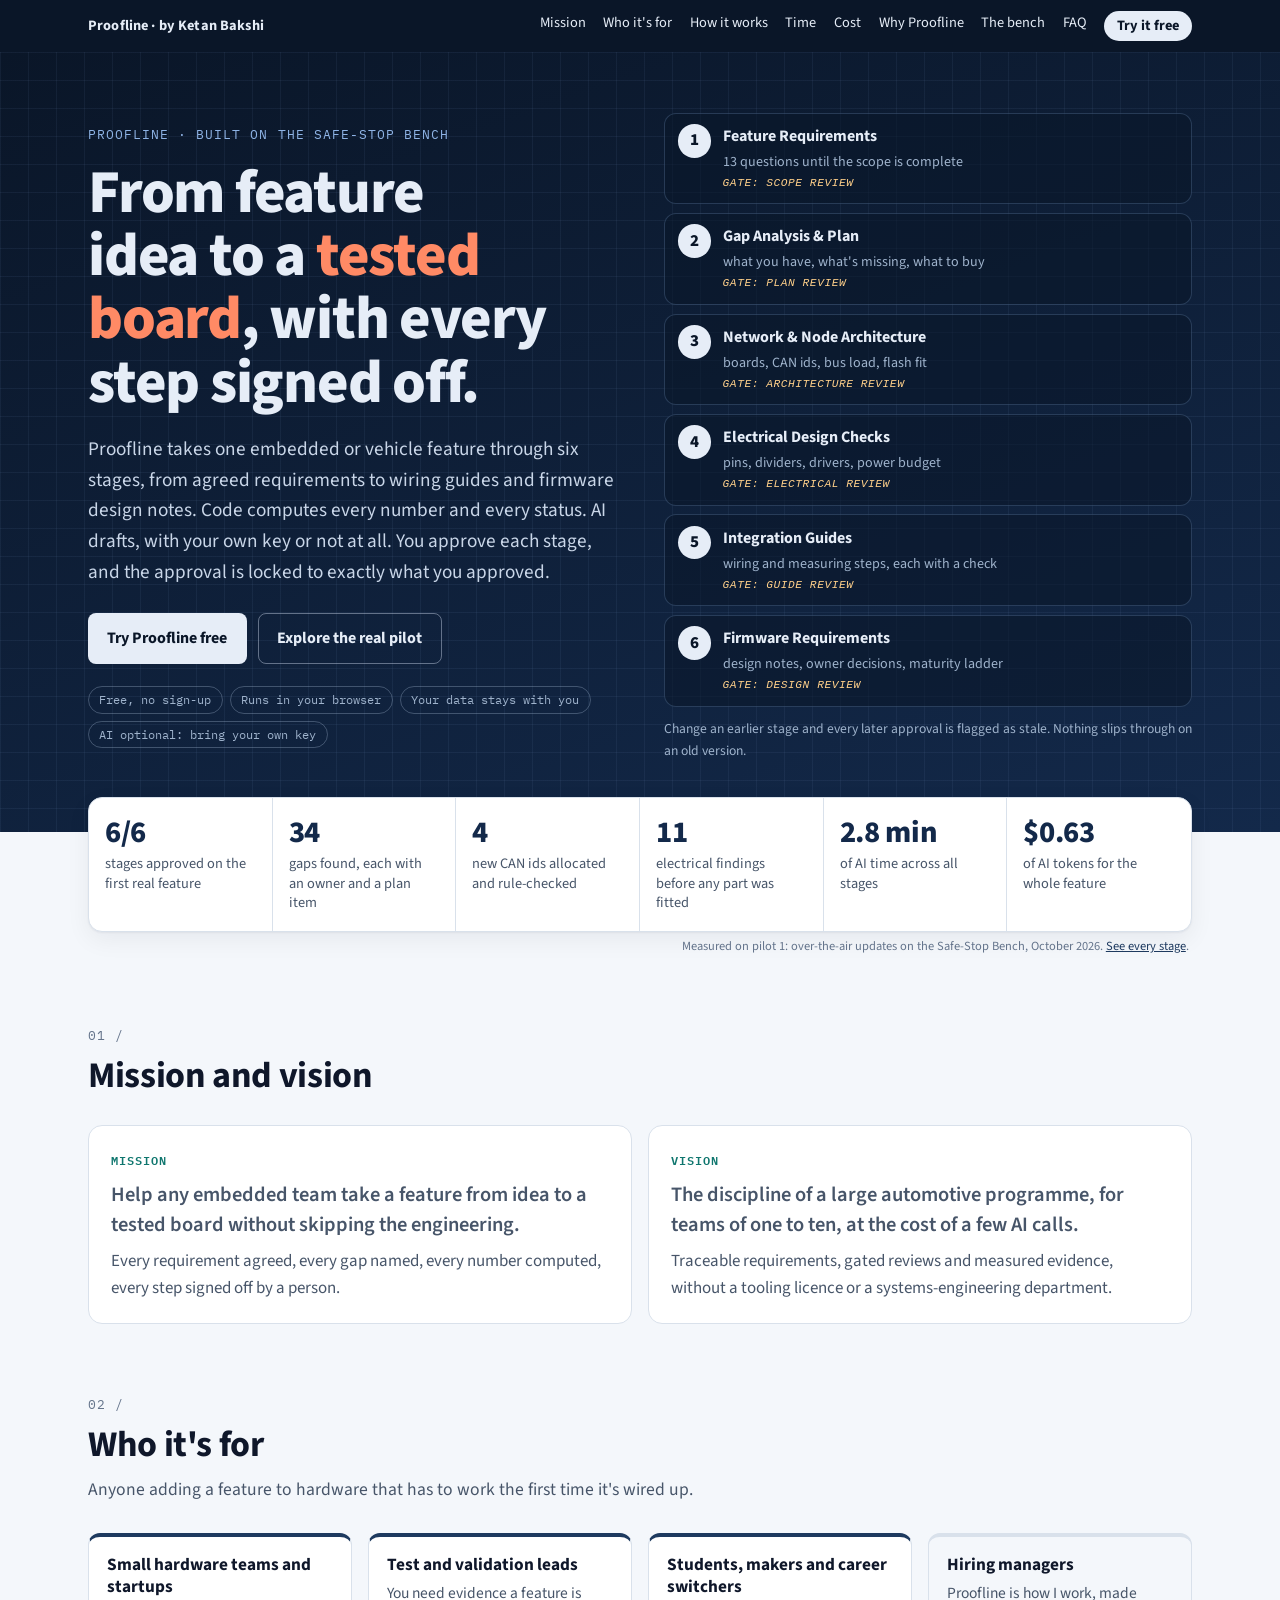
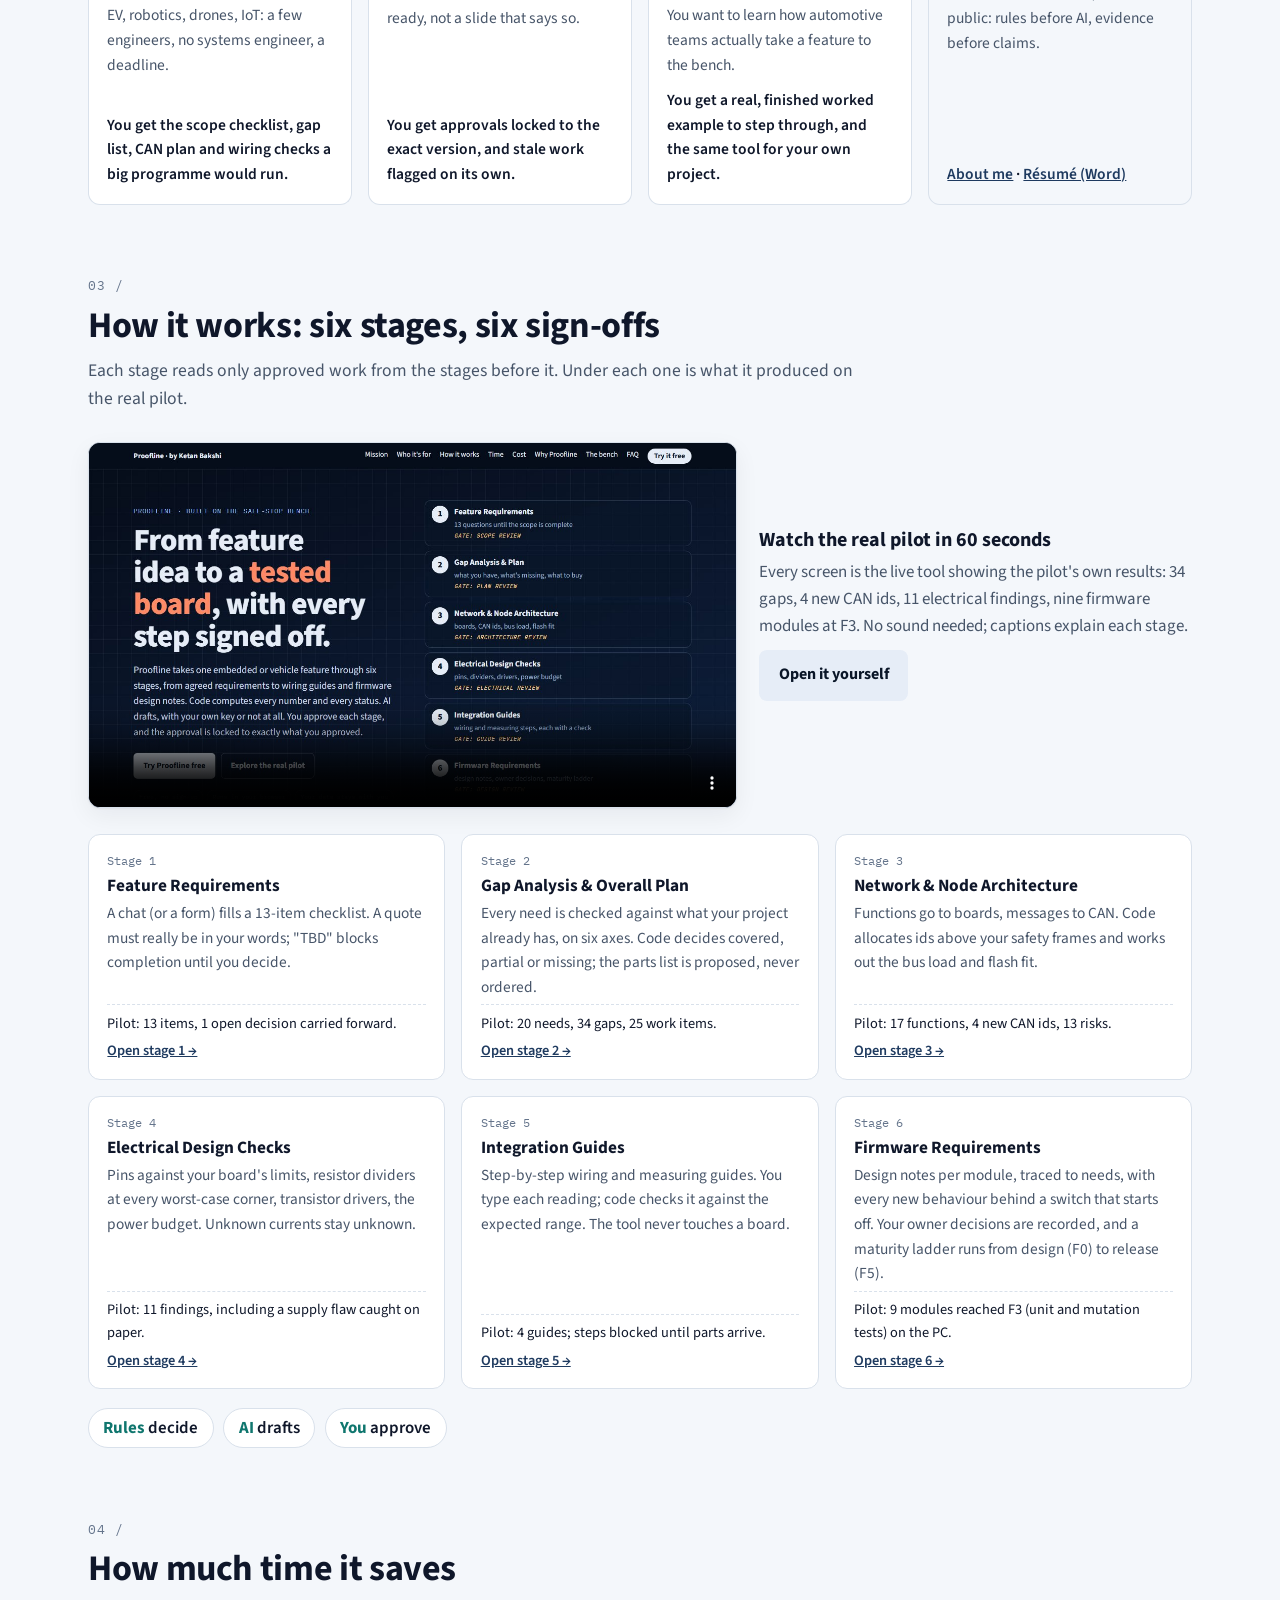
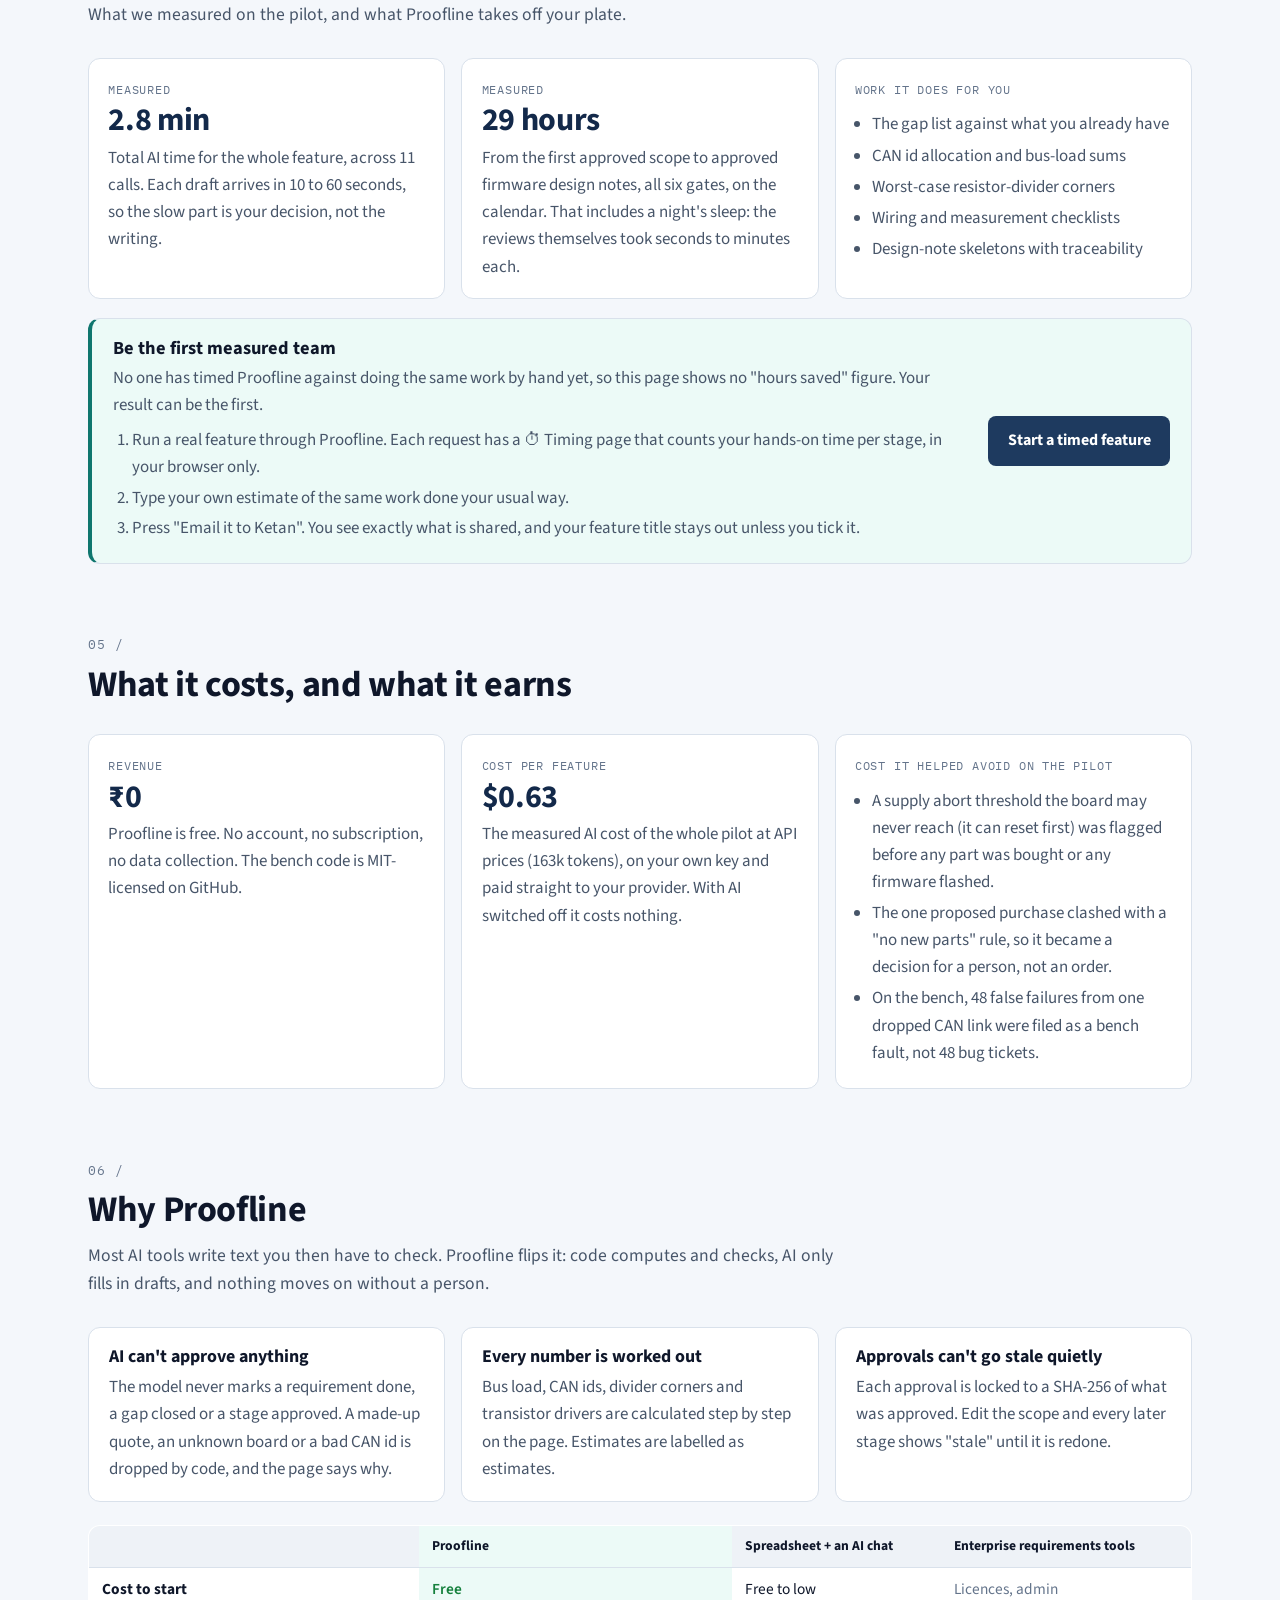
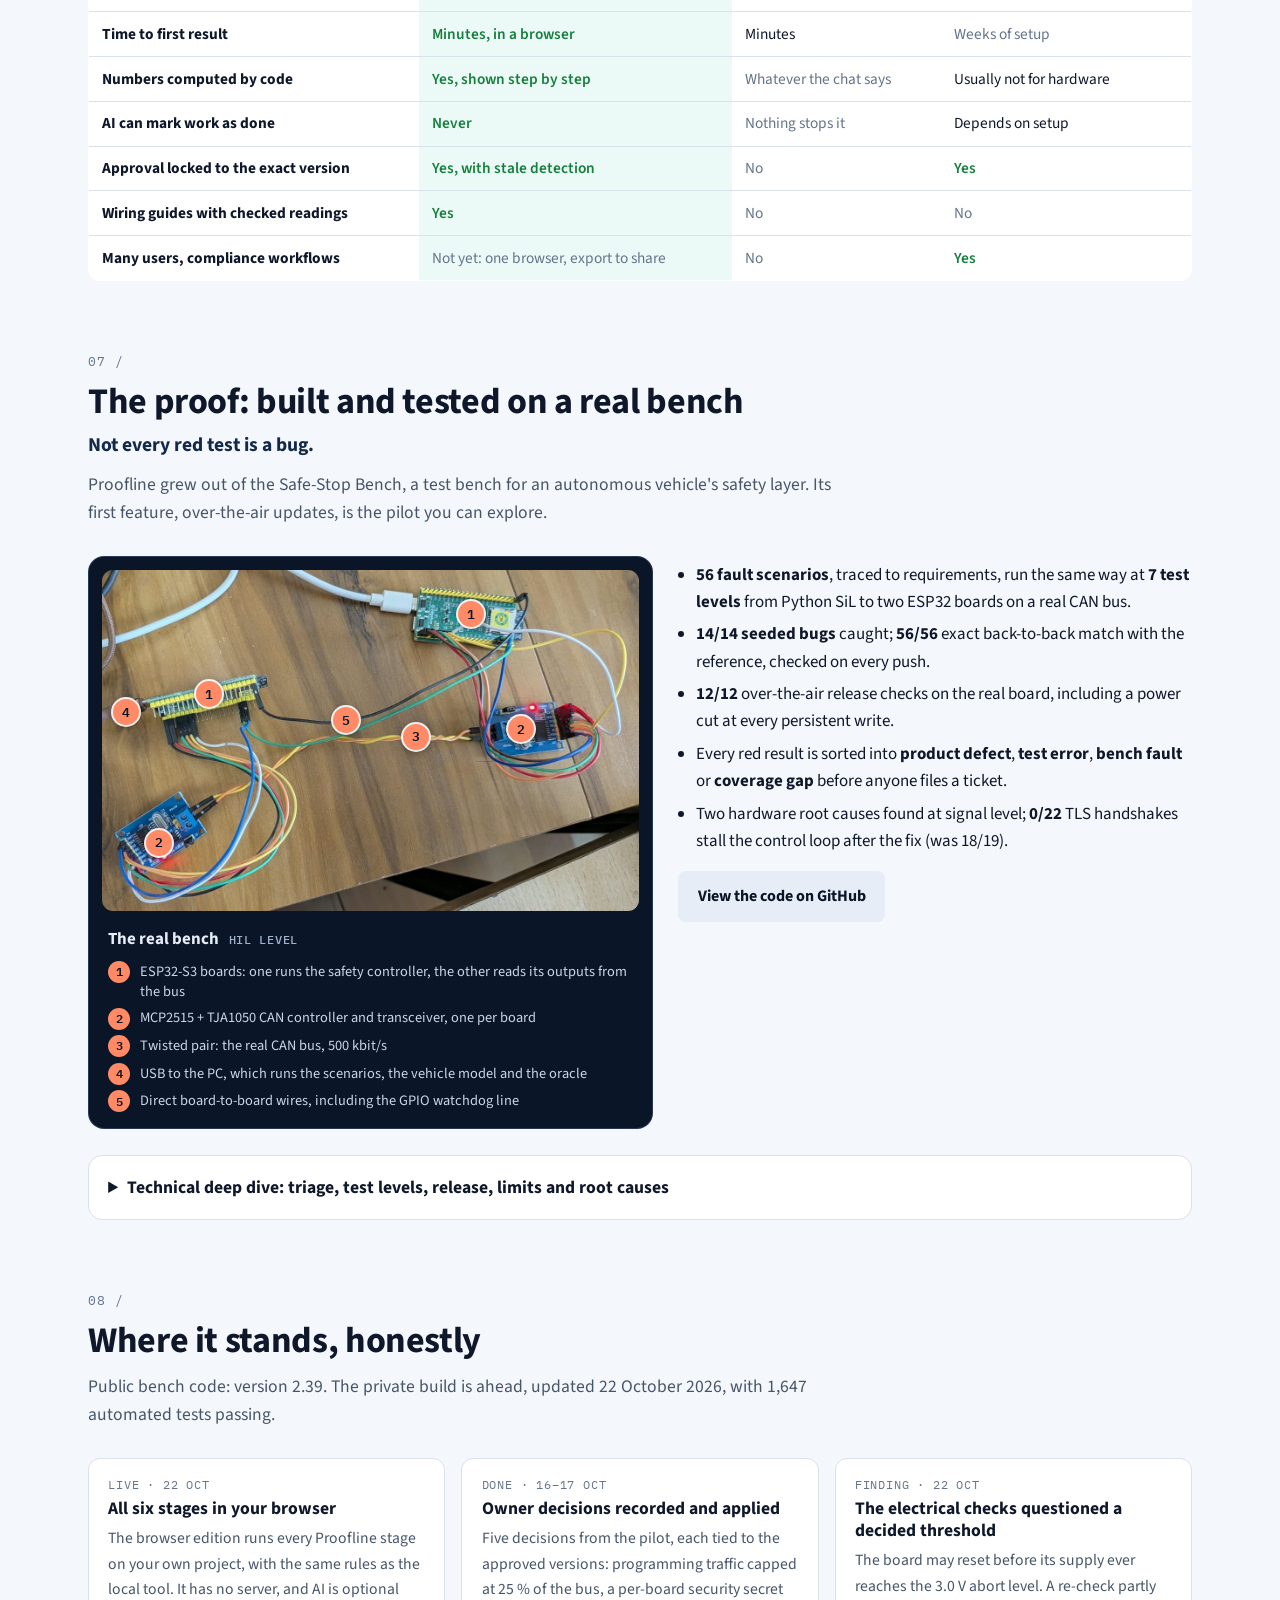
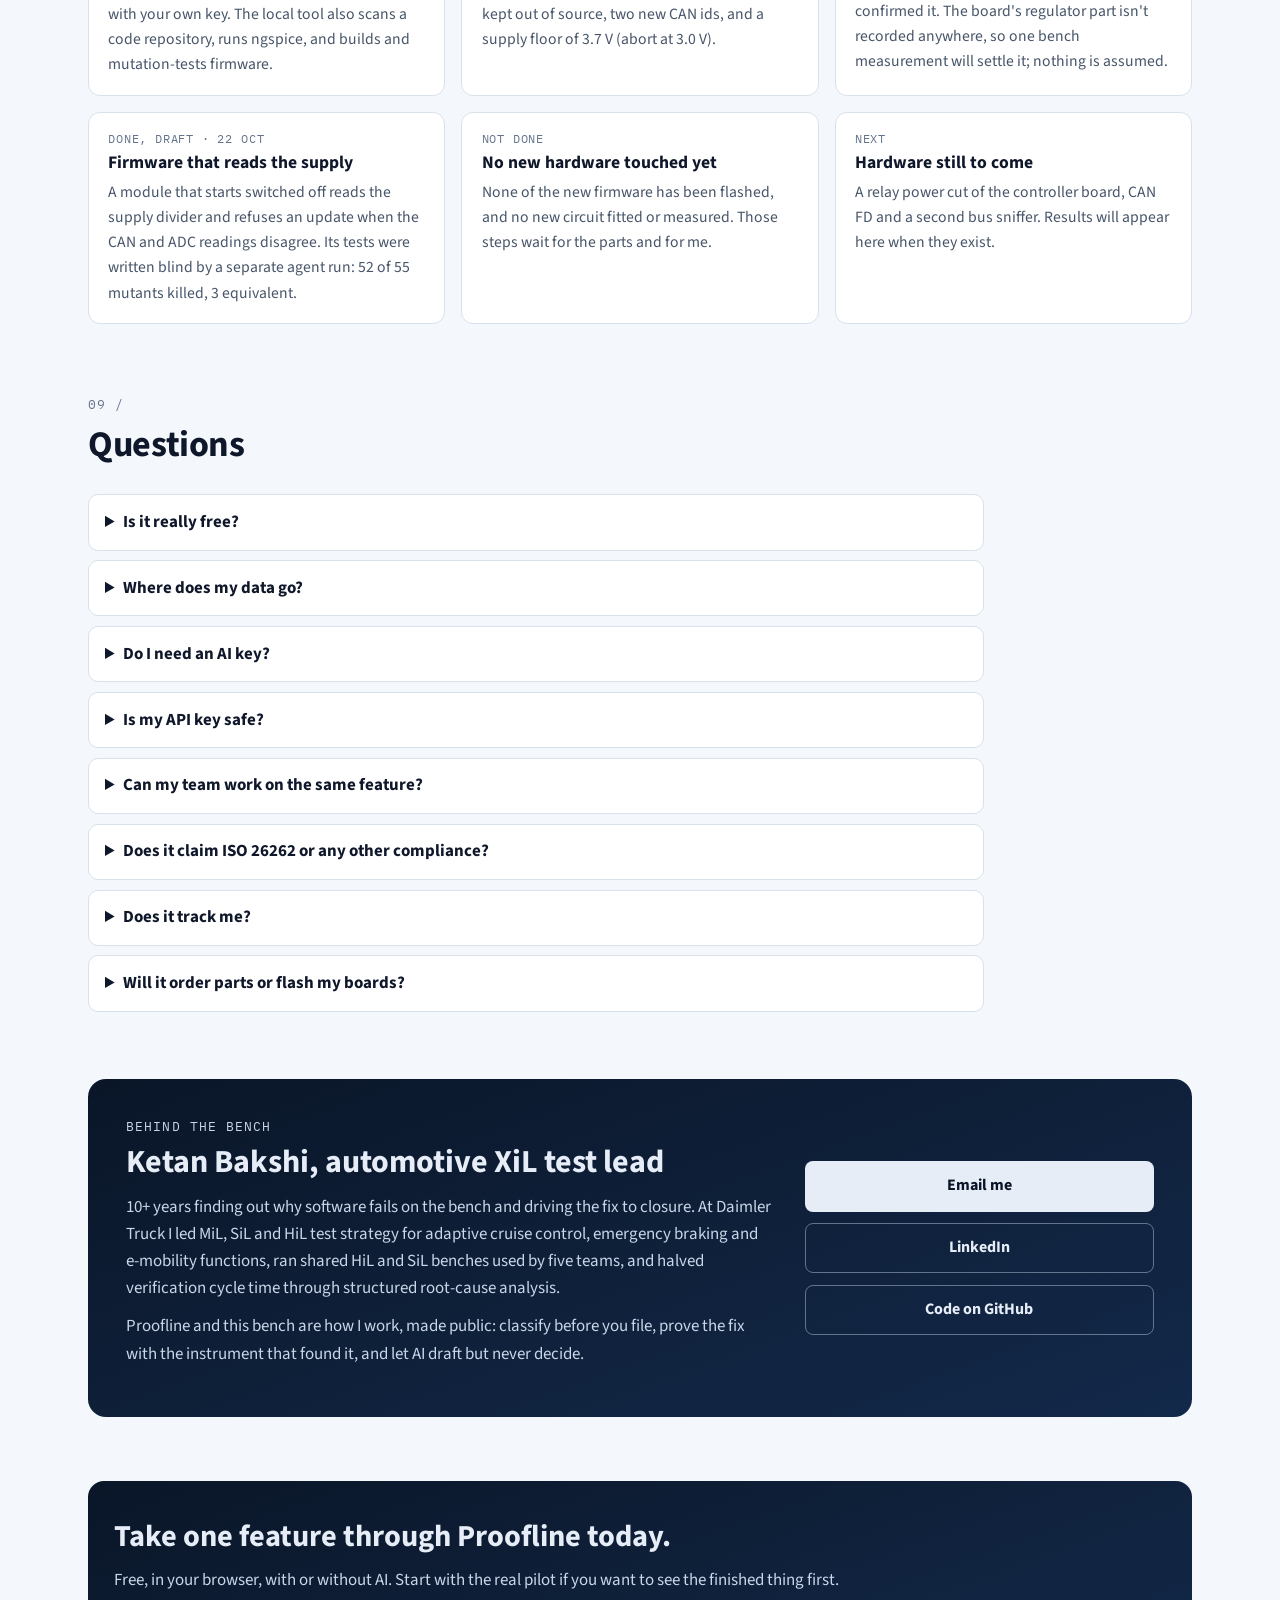
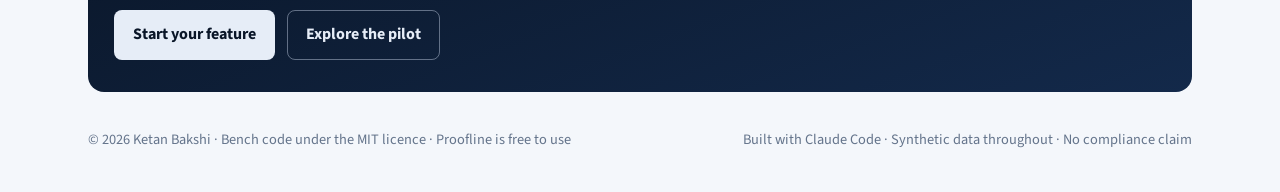
==== commit dabfea3f: "Publish site 2026-10-22" ====
--- a/safe-stop-bench/index.html
+++ b/safe-stop-bench/index.html
@@ -9,10 +9,12 @@
 <meta property="og:description" content="Six gated stages for embedded and vehicle features. A real pilot: 34 gaps found, 4 CAN ids checked, 11 electrical findings, 2.8 minutes of AI time, $0.63. Free in your browser, bring your own AI key.">
 <meta property="og:type" content="website">
 <meta property="og:url" content="https://ketan01bakshi-dev.github.io/safe-stop-bench/">
-<meta property="og:image" content="https://ketan01bakshi-dev.github.io/safe-stop-bench/bench-hil.jpg">
-<meta property="og:image:width" content="1230">
-<meta property="og:image:height" content="782">
+<meta property="og:image" content="https://ketan01bakshi-dev.github.io/safe-stop-bench/og-card.png">
+<meta property="og:image:width" content="1200">
+<meta property="og:image:height" content="630">
+<meta property="og:image:alt" content="Proofline: from feature idea to a tested board, six stages each approved by a person.">
 <meta name="twitter:card" content="summary_large_image">
+<meta name="twitter:image" content="https://ketan01bakshi-dev.github.io/safe-stop-bench/og-card.png">
 <link rel="icon" href="../favicon.svg" type="image/svg+xml">
 <link rel="preconnect" href="https://fonts.googleapis.com">
 <link href="https://fonts.googleapis.com/css2?family=IBM+Plex+Mono:wght@400;500;600&family=Source+Sans+3:wght@400;600;700;800&display=swap" rel="stylesheet">
@@ -360,6 +362,18 @@
 .ctaband h2 { margin: 0 0 .3rem; font-size: clamp(1.4rem, 3vw, 1.9rem); }
 .ctaband p { margin: 0; color: #c9d6e8; }
 .ctaband .btns { margin: 0; }
+.tour { display: grid; grid-template-columns: 1.5fr 1fr; gap: 1.4rem; align-items: center; margin: 0 0 1.6rem; }
+@media (max-width: 900px) { .tour { grid-template-columns: 1fr; } }
+.tour video { width: 100%; height: auto; border-radius: 12px; border: 1px solid var(--line); background: #0a1628; box-shadow: var(--shadow); display: block; }
+.tour h3 { margin: 0 0 .4rem; font-size: 1.25rem; }
+.tour p { margin: 0 0 .6rem; color: var(--muted); }
+.invite { margin-top: 1.2rem; background: var(--tint-gap); border: 1px solid var(--line); border-left: 4px solid var(--gap); border-radius: 12px; padding: 1.1rem 1.3rem; display: grid; grid-template-columns: 1fr auto; gap: .6rem 1.4rem; align-items: center; }
+@media (max-width: 760px) { .invite { grid-template-columns: 1fr; } }
+.invite h3 { margin: 0 0 .3rem; font-size: 1.15rem; }
+.invite p { margin: 0; color: var(--muted); }
+.invite ol { margin: .5rem 0 0; padding-left: 1.2rem; color: var(--muted); }
+.invite li { margin: .2rem 0; }
+.invite .btn-primary { background: var(--navy); color: var(--card); }
 .topbar .try-btn { background: #e6edf7; color: #0a1628 !important; border-radius: 999px; padding: .2rem .8rem; font-weight: 700; }
 </style>
 </head>
@@ -469,6 +483,17 @@
     <h2 class="sec">How it works: six stages, six sign-offs</h2>
     <p>Each stage reads only approved work from the stages before it. Under each one is what it produced on the real pilot.</p>
   </div>
+  <div class="tour">
+    <video controls preload="none" playsinline poster="proofline-tour.jpg" aria-label="One-minute walkthrough of the real Proofline pilot, all six stages">
+      <source src="proofline-tour.mp4" type="video/mp4">
+      Your browser can't play this video. <a href="proofline-tour.mp4">Download it (MP4, 4 MB)</a>.
+    </video>
+    <div>
+      <h3>Watch the real pilot in 60 seconds</h3>
+      <p>Every screen is the live tool showing the pilot's own results: 34 gaps, 4 new CAN ids, 11 electrical findings, nine firmware modules at F3. No sound needed; captions explain each stage.</p>
+      <div class="btns"><a class="btn btn-primary" href="tool/#/sample">Open it yourself</a></div>
+    </div>
+  </div>
   <div class="stages6">
     <article><span class="n">Stage 1</span><h3>Feature Requirements</h3><p>A chat (or a form) fills a 13-item checklist. A quote must really be in your words; "TBD" blocks completion until you decide.</p><p class="pilot">Pilot: 13 items, 1 open decision carried forward.</p><a href="tool/#/sample">Open stage 1 →</a></article>
     <article><span class="n">Stage 2</span><h3>Gap Analysis &amp; Overall Plan</h3><p>Every need is checked against what your project already has, on six axes. Code decides covered, partial or missing; the parts list is proposed, never ordered.</p><p class="pilot">Pilot: 20 needs, 34 gaps, 25 work items.</p><a href="tool/#/sample/plan">Open stage 2 →</a></article>
@@ -499,7 +524,18 @@
       </ul>
     </article>
   </div>
-  <p class="note">We have not timed the same work done by hand yet, so there is no "hours saved" figure here. If you run a feature through Proofline and time it against your usual way, <a href="mailto:ketan01bakshi@gmail.com?subject=Proofline%20timing">tell me</a> and your measured result goes on this page.</p>
+  <div class="invite">
+    <div>
+      <h3>Be the first measured team</h3>
+      <p>No one has timed Proofline against doing the same work by hand yet, so this page shows no "hours saved" figure. Your result can be the first.</p>
+      <ol>
+        <li>Run a real feature through Proofline. Each request has a ⏱ Timing page that counts your hands-on time per stage, in your browser only.</li>
+        <li>Type your own estimate of the same work done your usual way.</li>
+        <li>Press "Email it to Ketan". You see exactly what is shared, and your feature title stays out unless you tick it.</li>
+      </ol>
+    </div>
+    <a class="btn btn-primary" href="tool/#/new">Start a timed feature</a>
+  </div>
 </section>
 
 <section class="block" id="money">
@@ -917,6 +953,7 @@
     <details><summary>Is my API key safe?</summary><p>It goes from your browser straight to the provider you pick, and by default it is forgotten when the tab closes. Use a key you can revoke, set a spending limit, and don't save it on a shared computer.</p></details>
     <details><summary>Can my team work on the same feature?</summary><p>Not at the same time yet. One person works in one browser and exports the request; a colleague imports it. Shared workspaces are on the list.</p></details>
     <details><summary>Does it claim ISO 26262 or any other compliance?</summary><p>No. Standards are used as a reference only. Proofline helps you build the evidence; it does not certify anything.</p></details>
+    <details><summary>Does it track me?</summary><p>No. The ⏱ Timing page counts your own hands-on time, in your browser only, so you can compare it with doing the work by hand. It is shared only if you press "Email it to Ketan" and then send the email yourself.</p></details>
     <details><summary>Will it order parts or flash my boards?</summary><p>Never. It proposes parts and writes guides. You buy, wire, flash and measure, and record what you found.</p></details>
   </div>
 </section>
